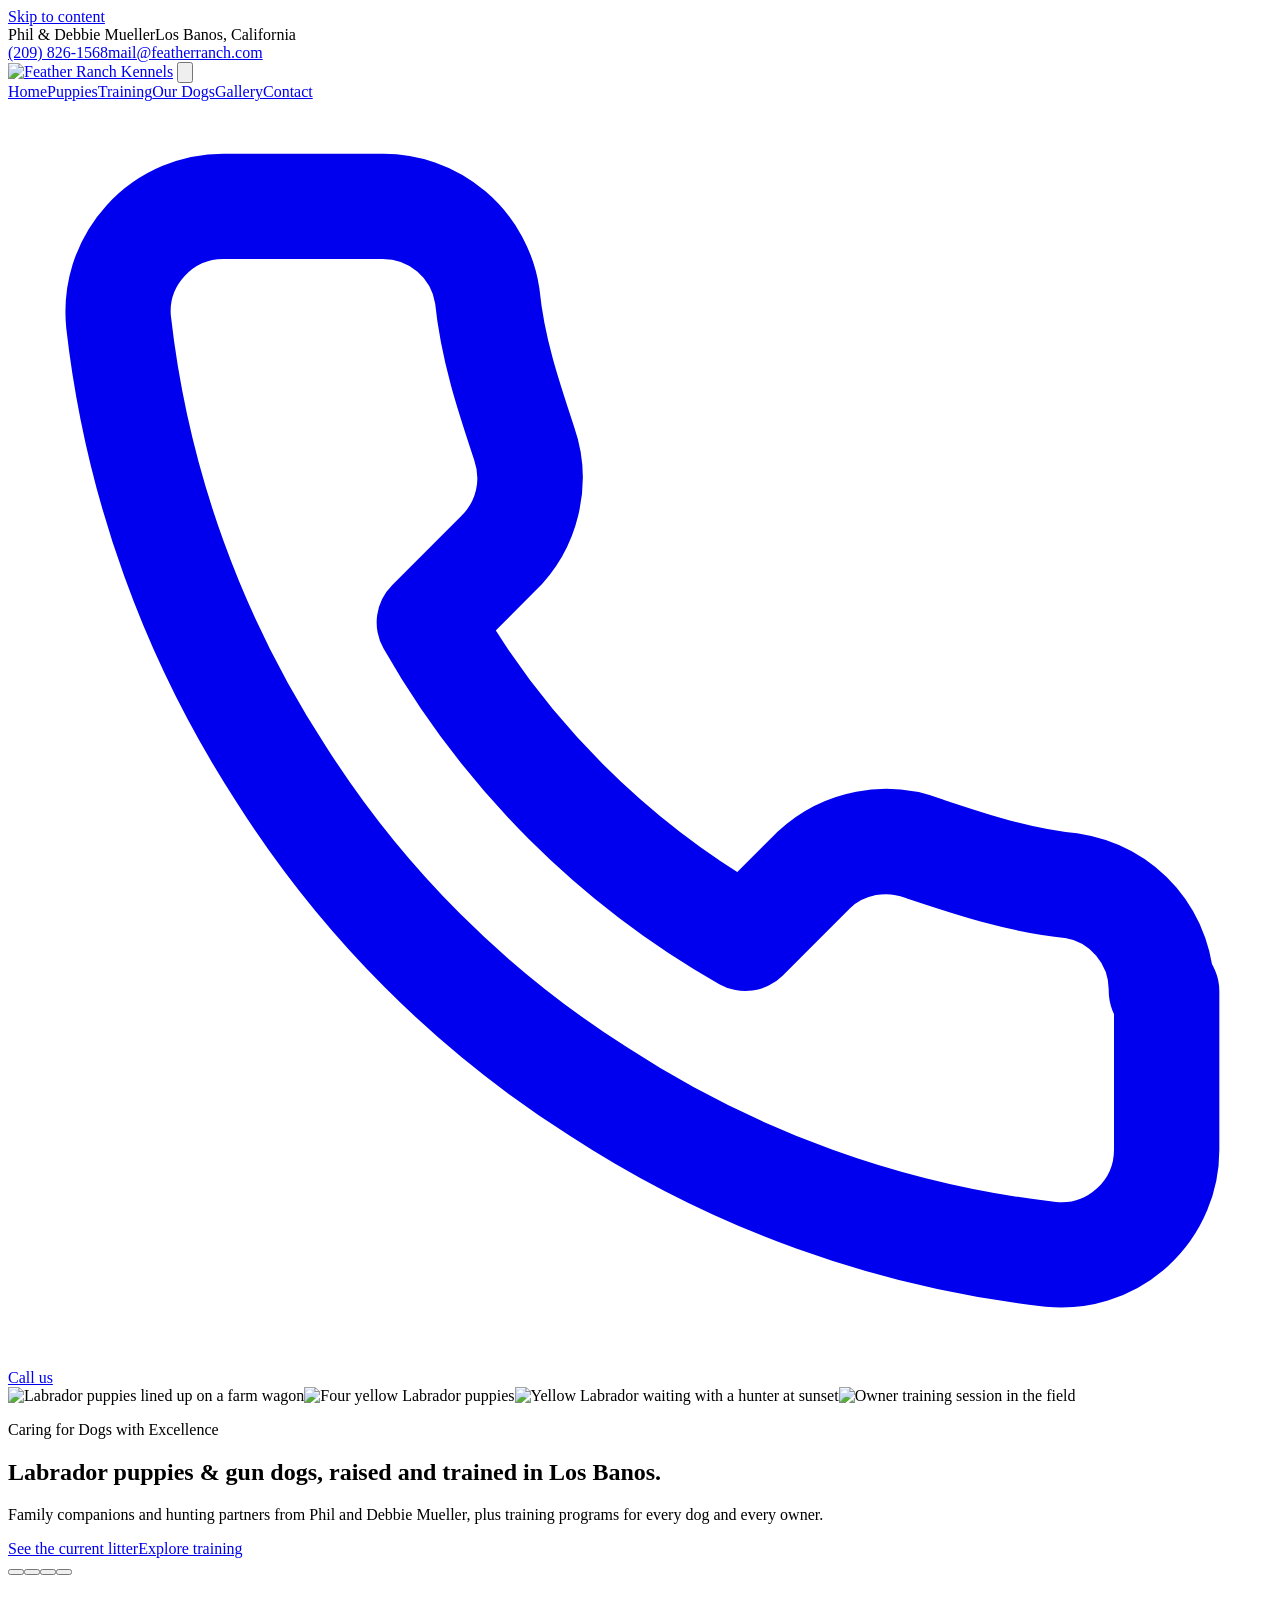
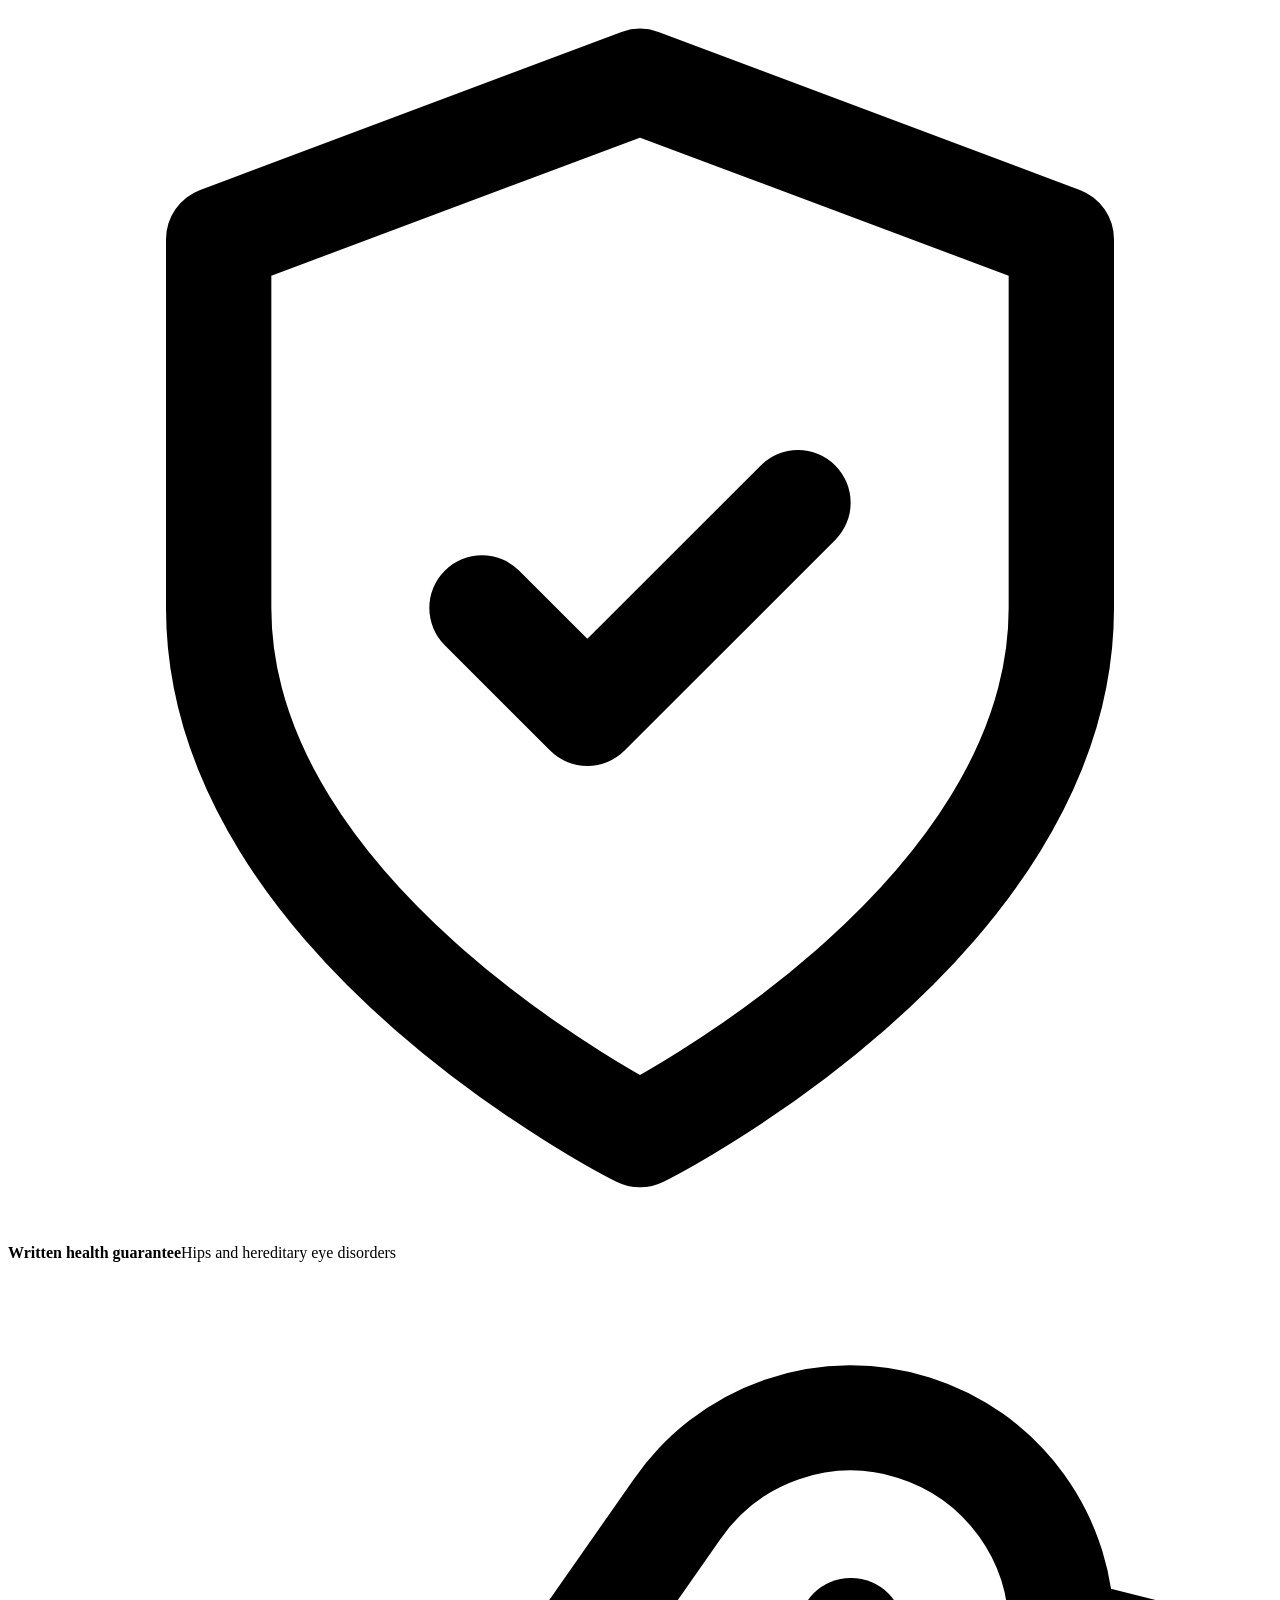
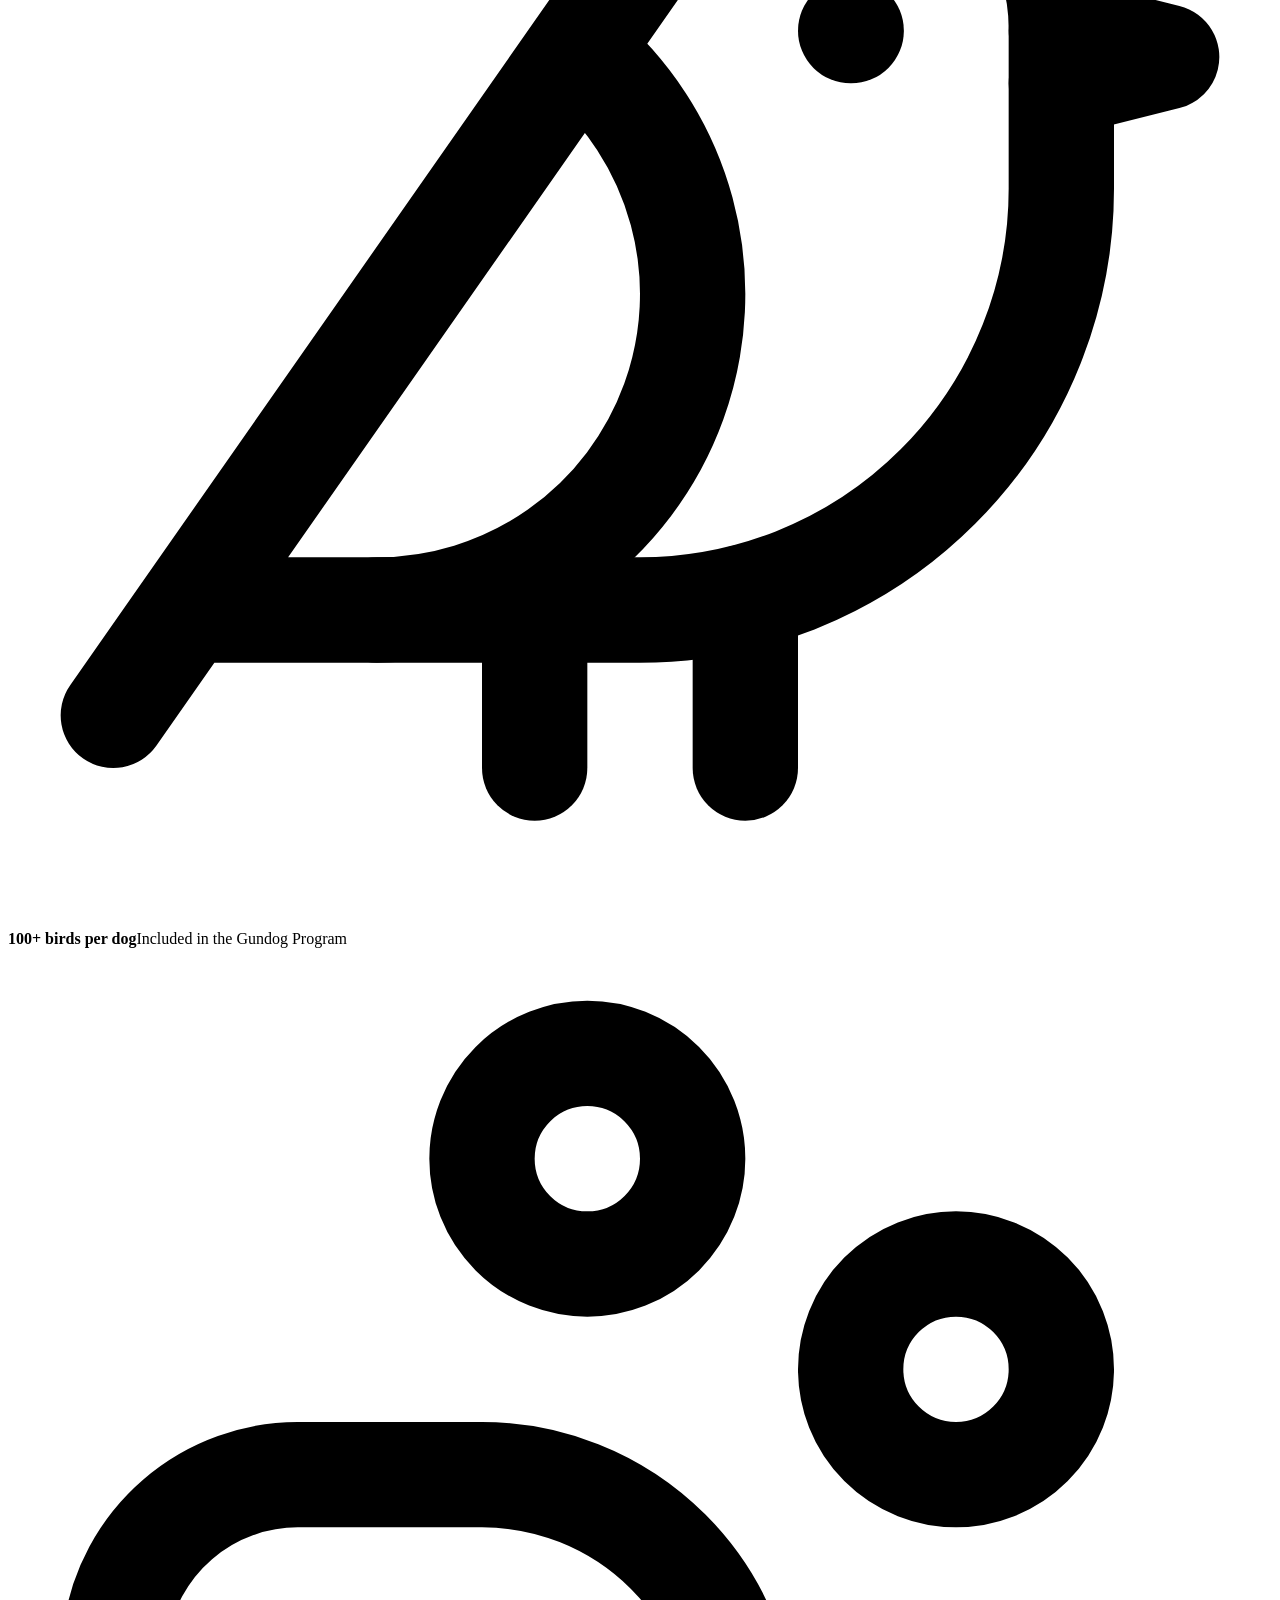
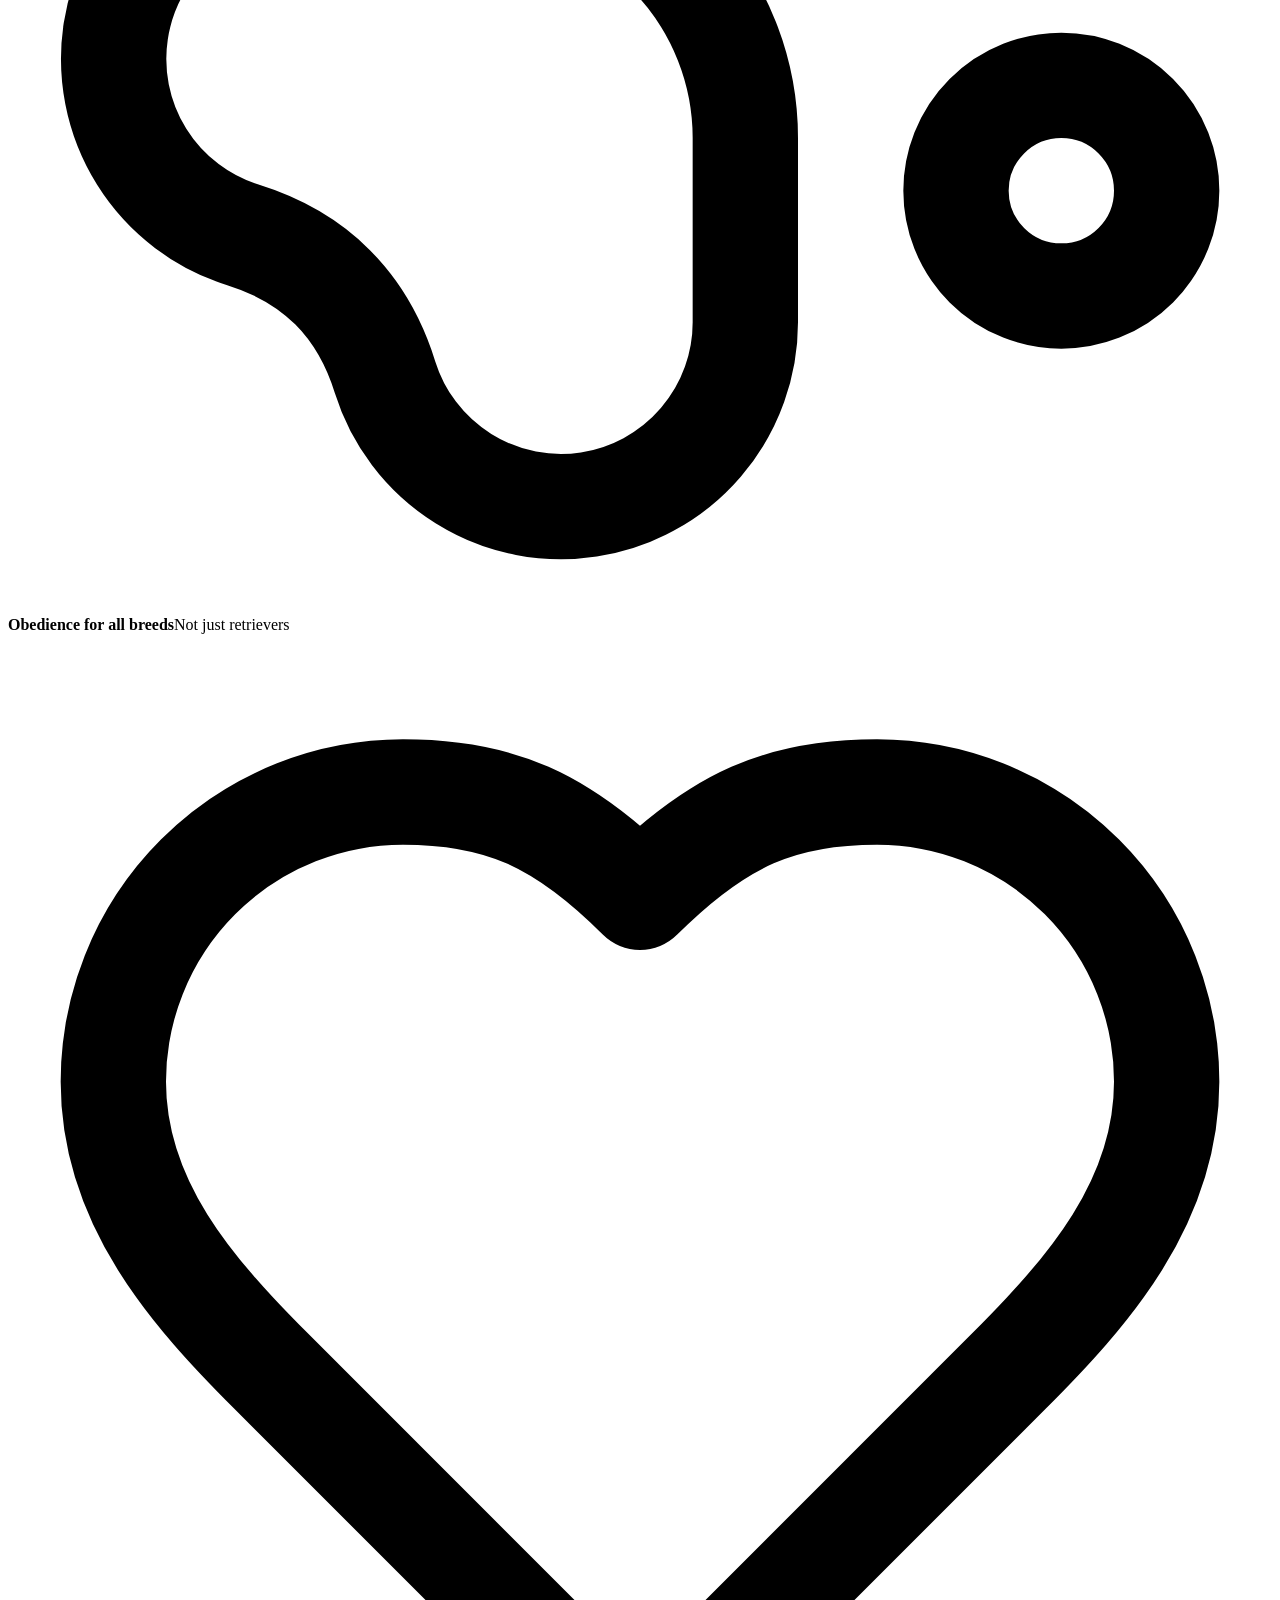
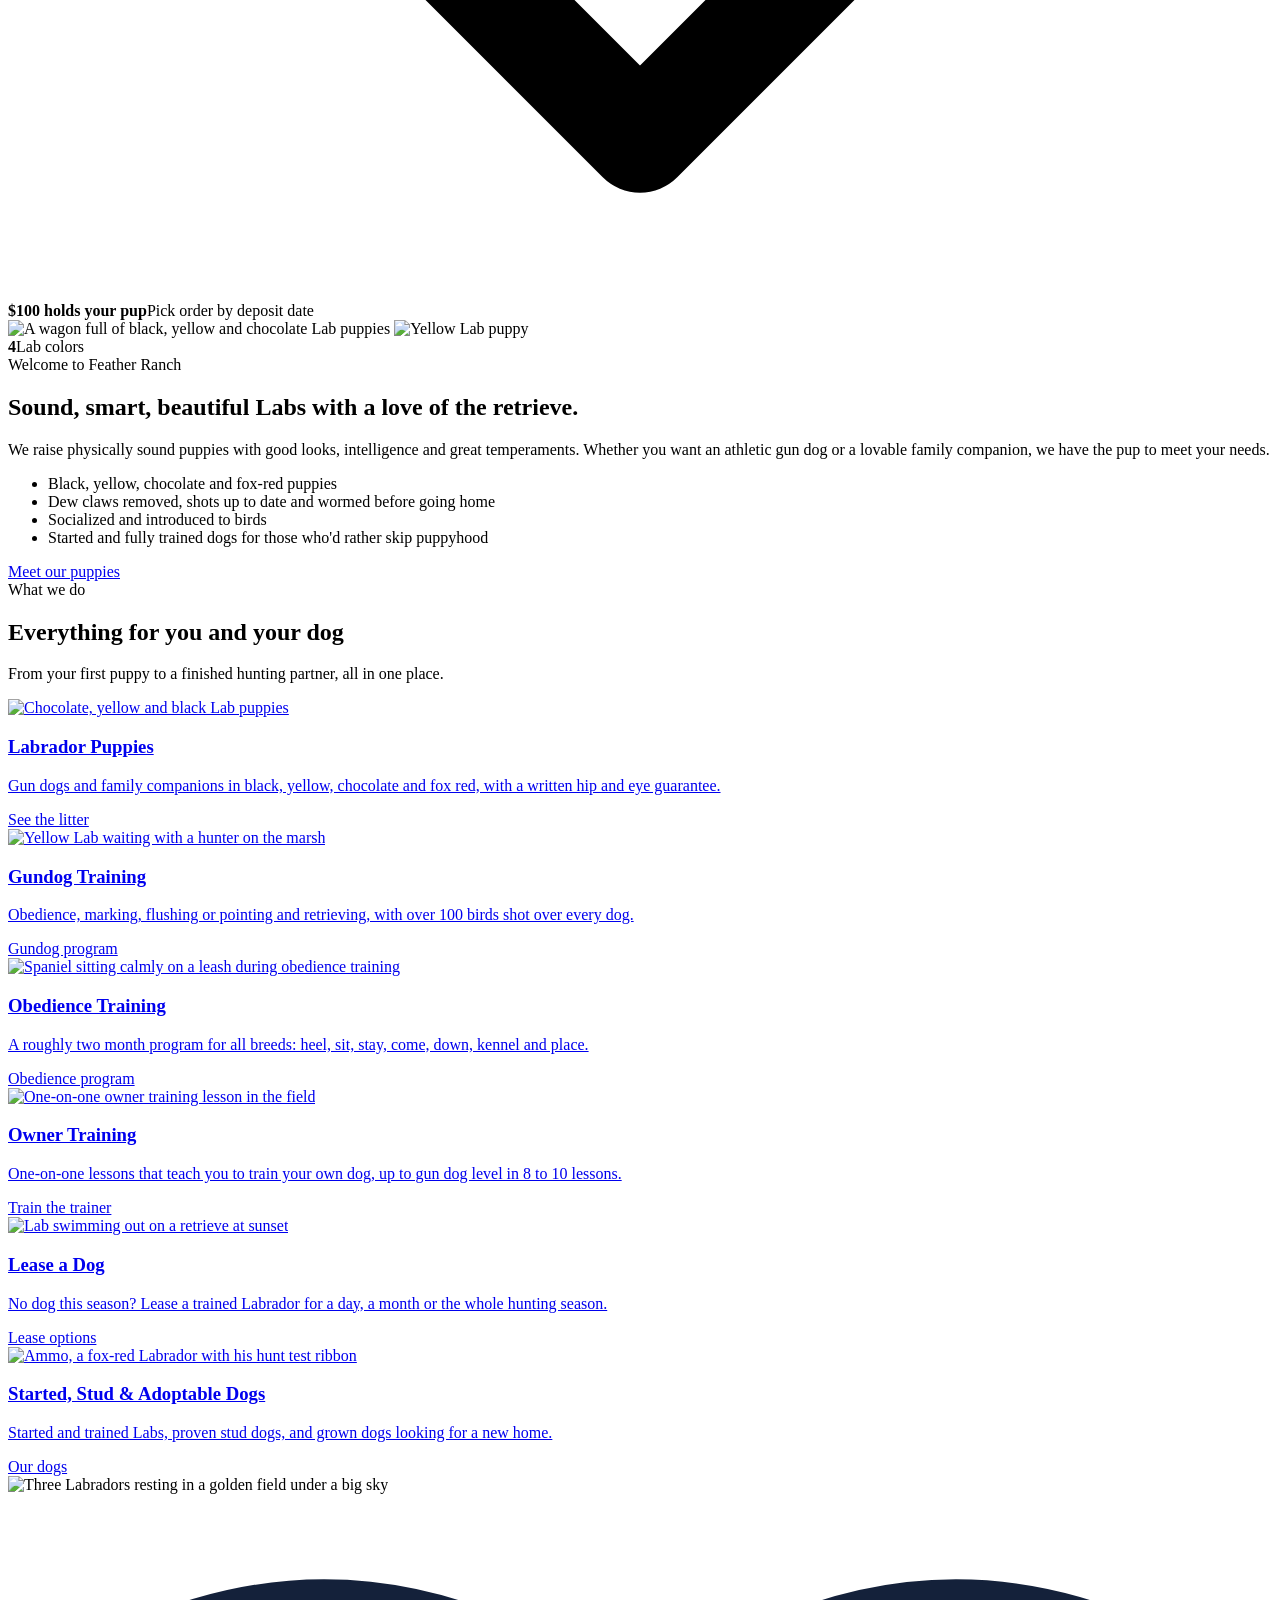
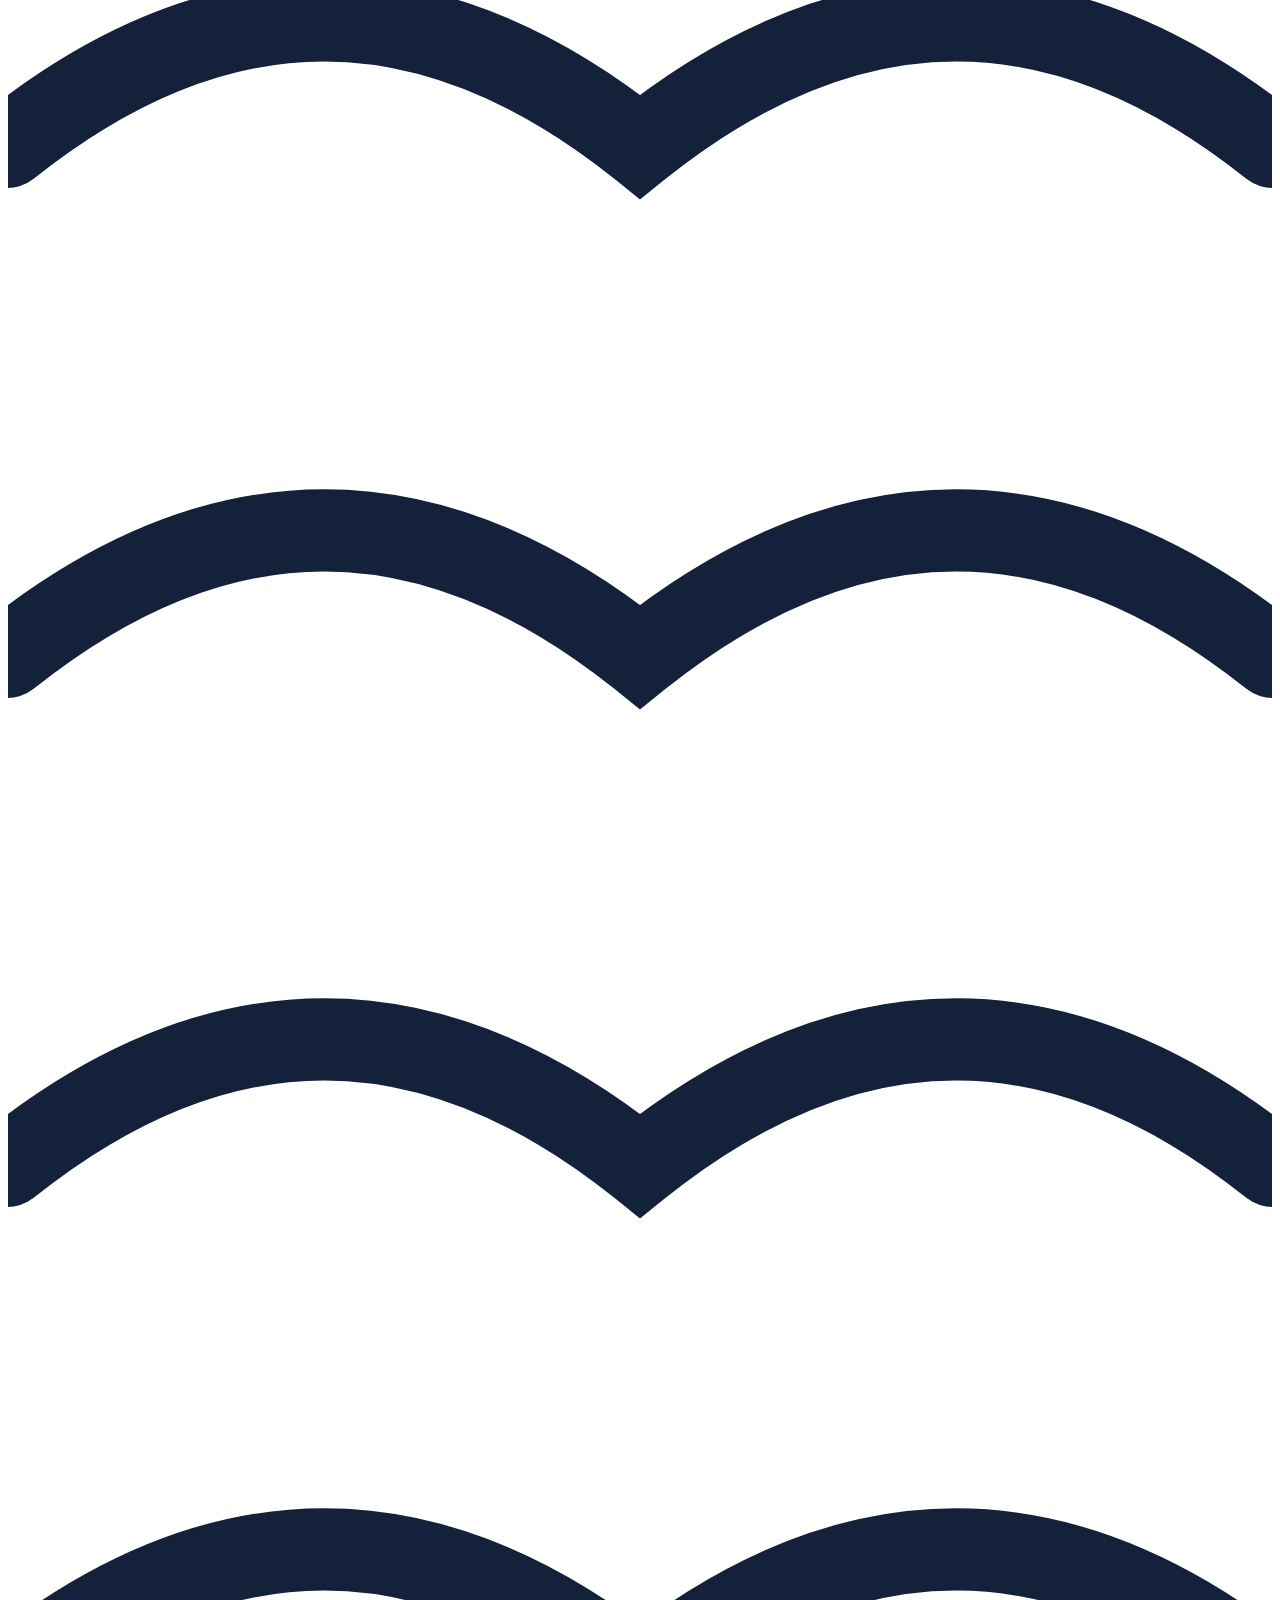
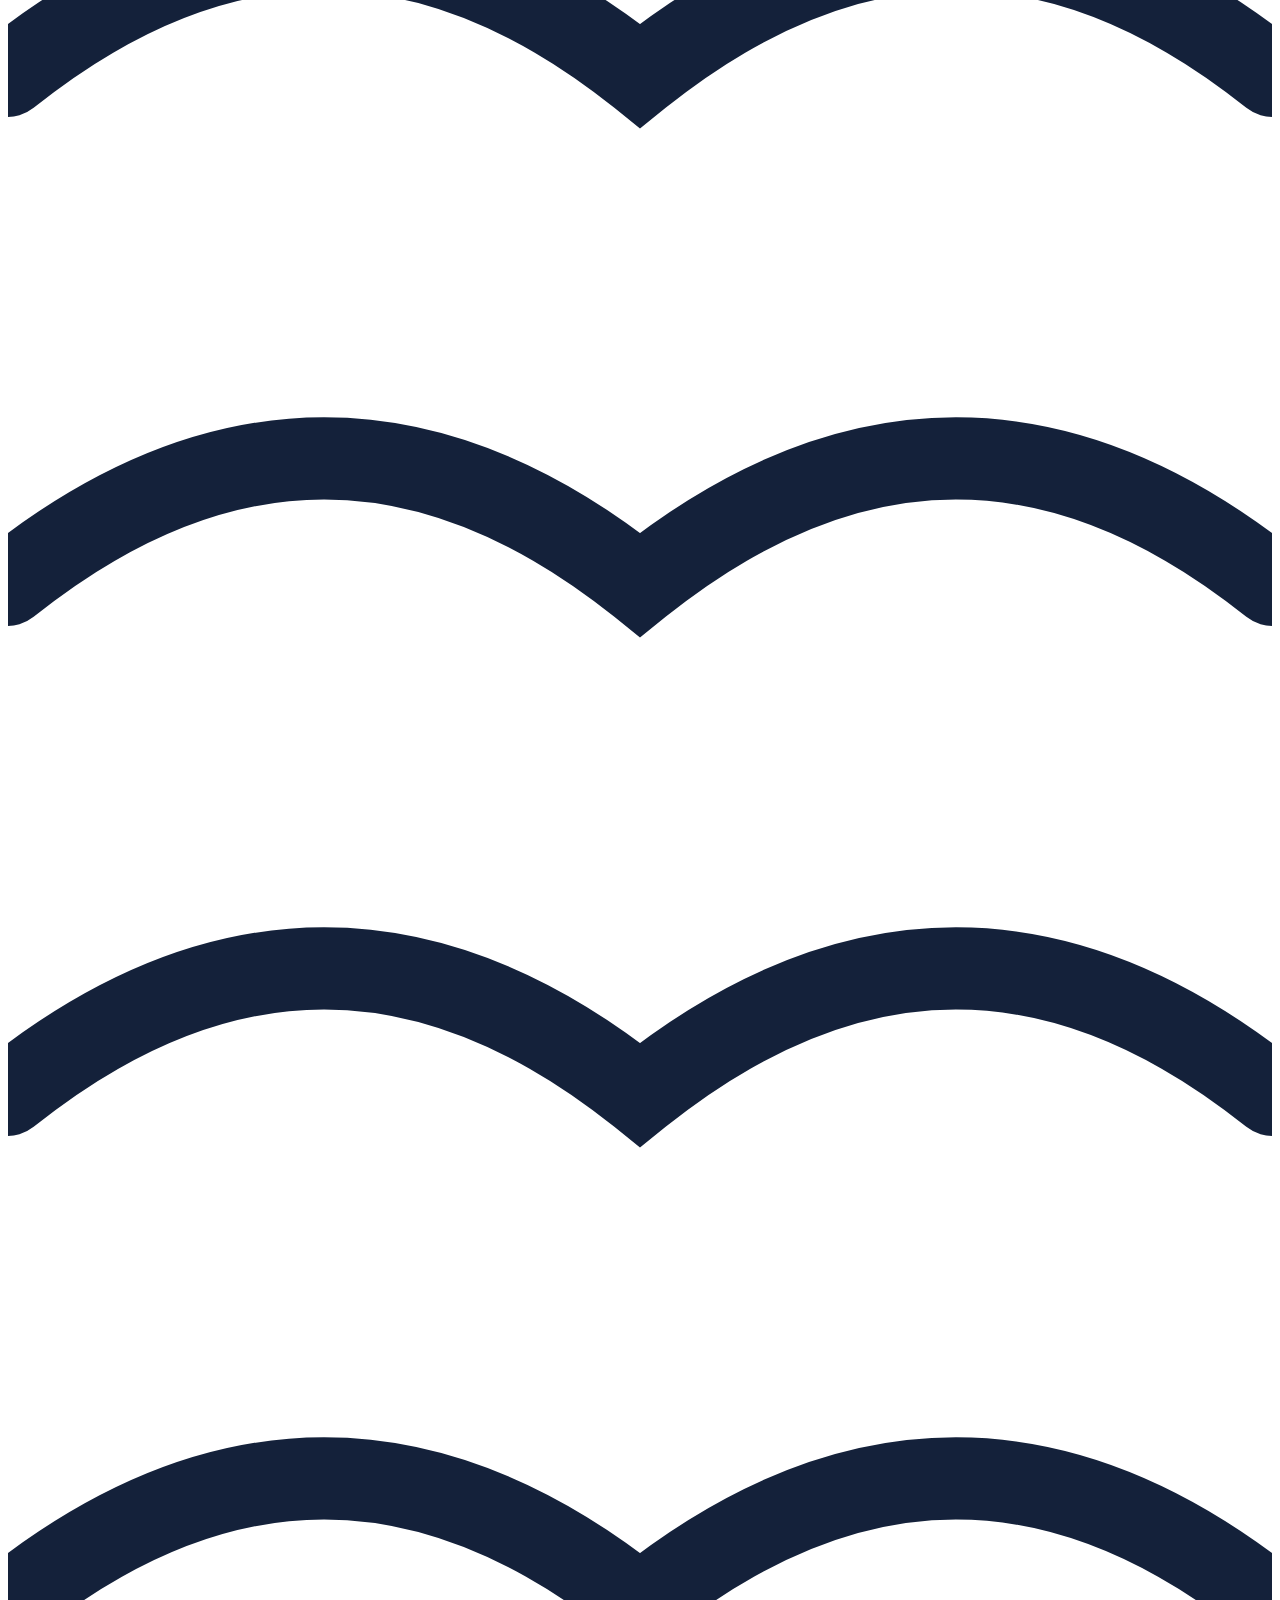
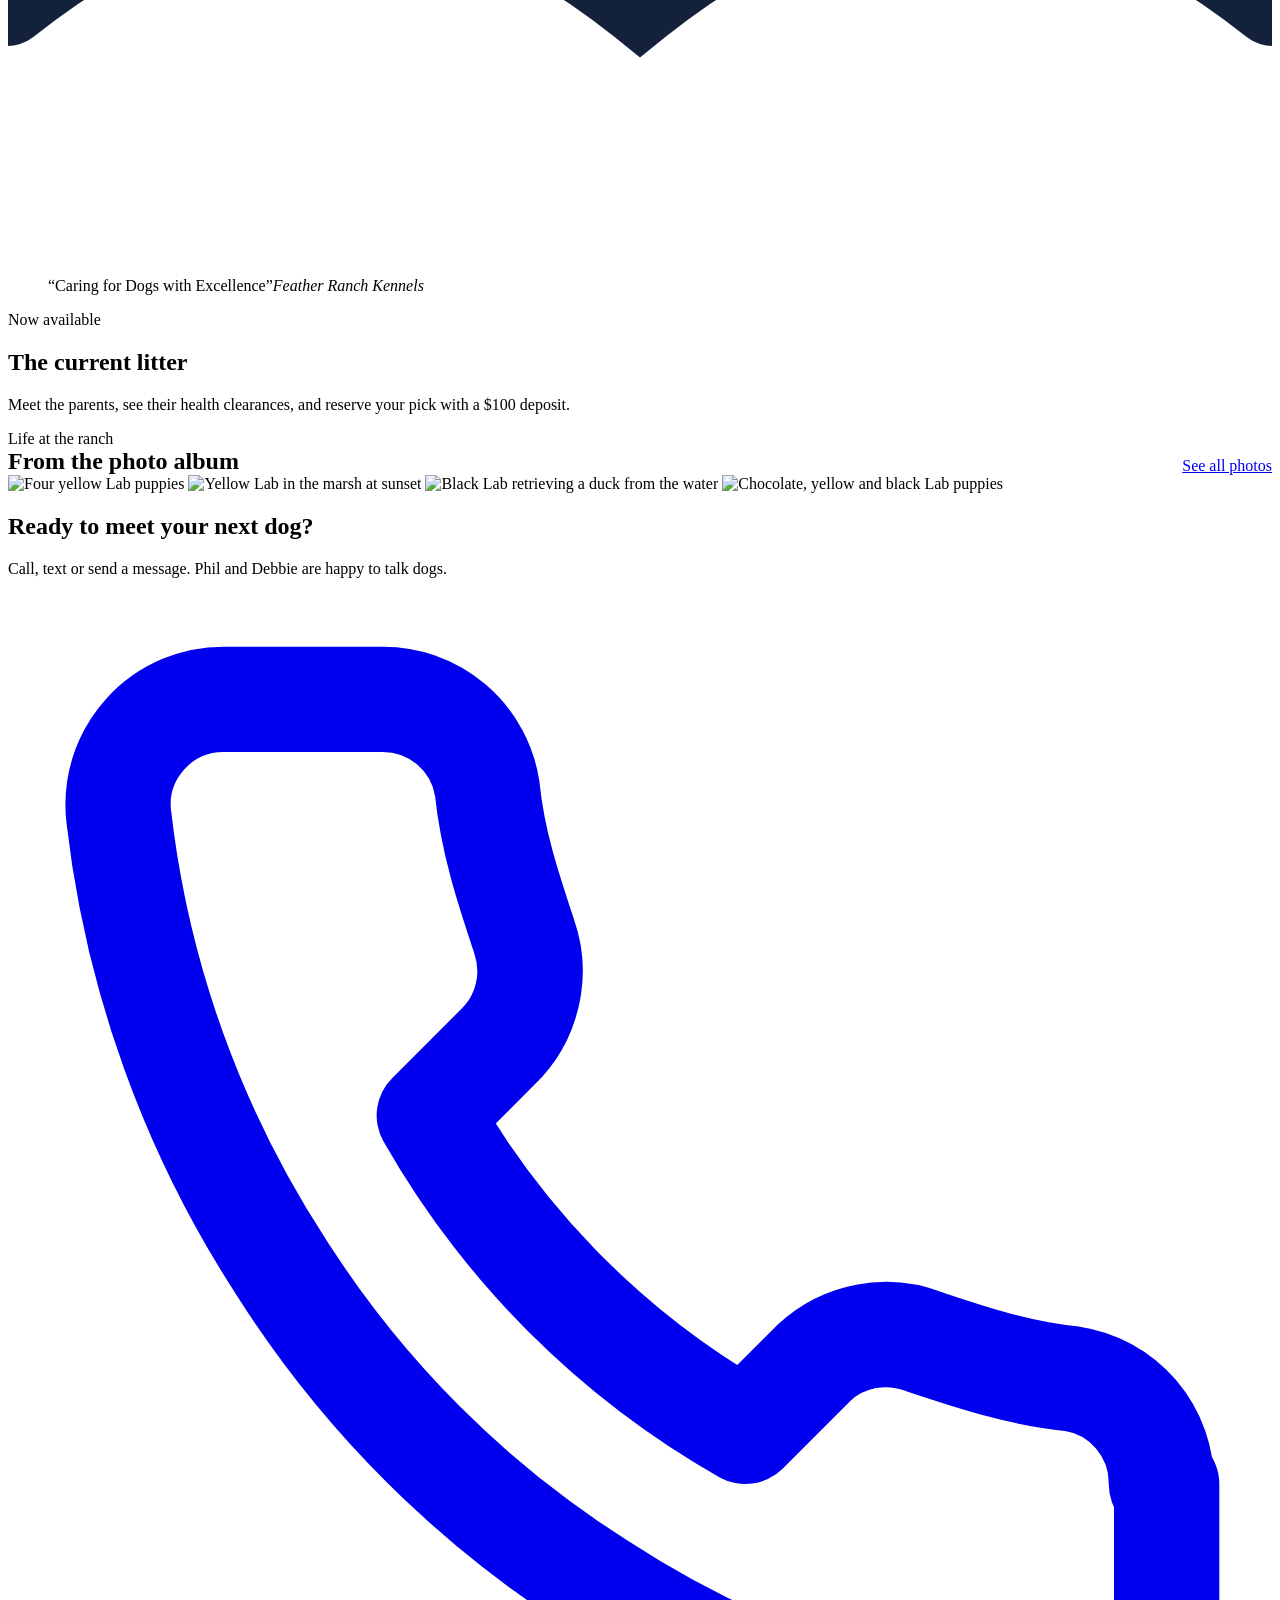
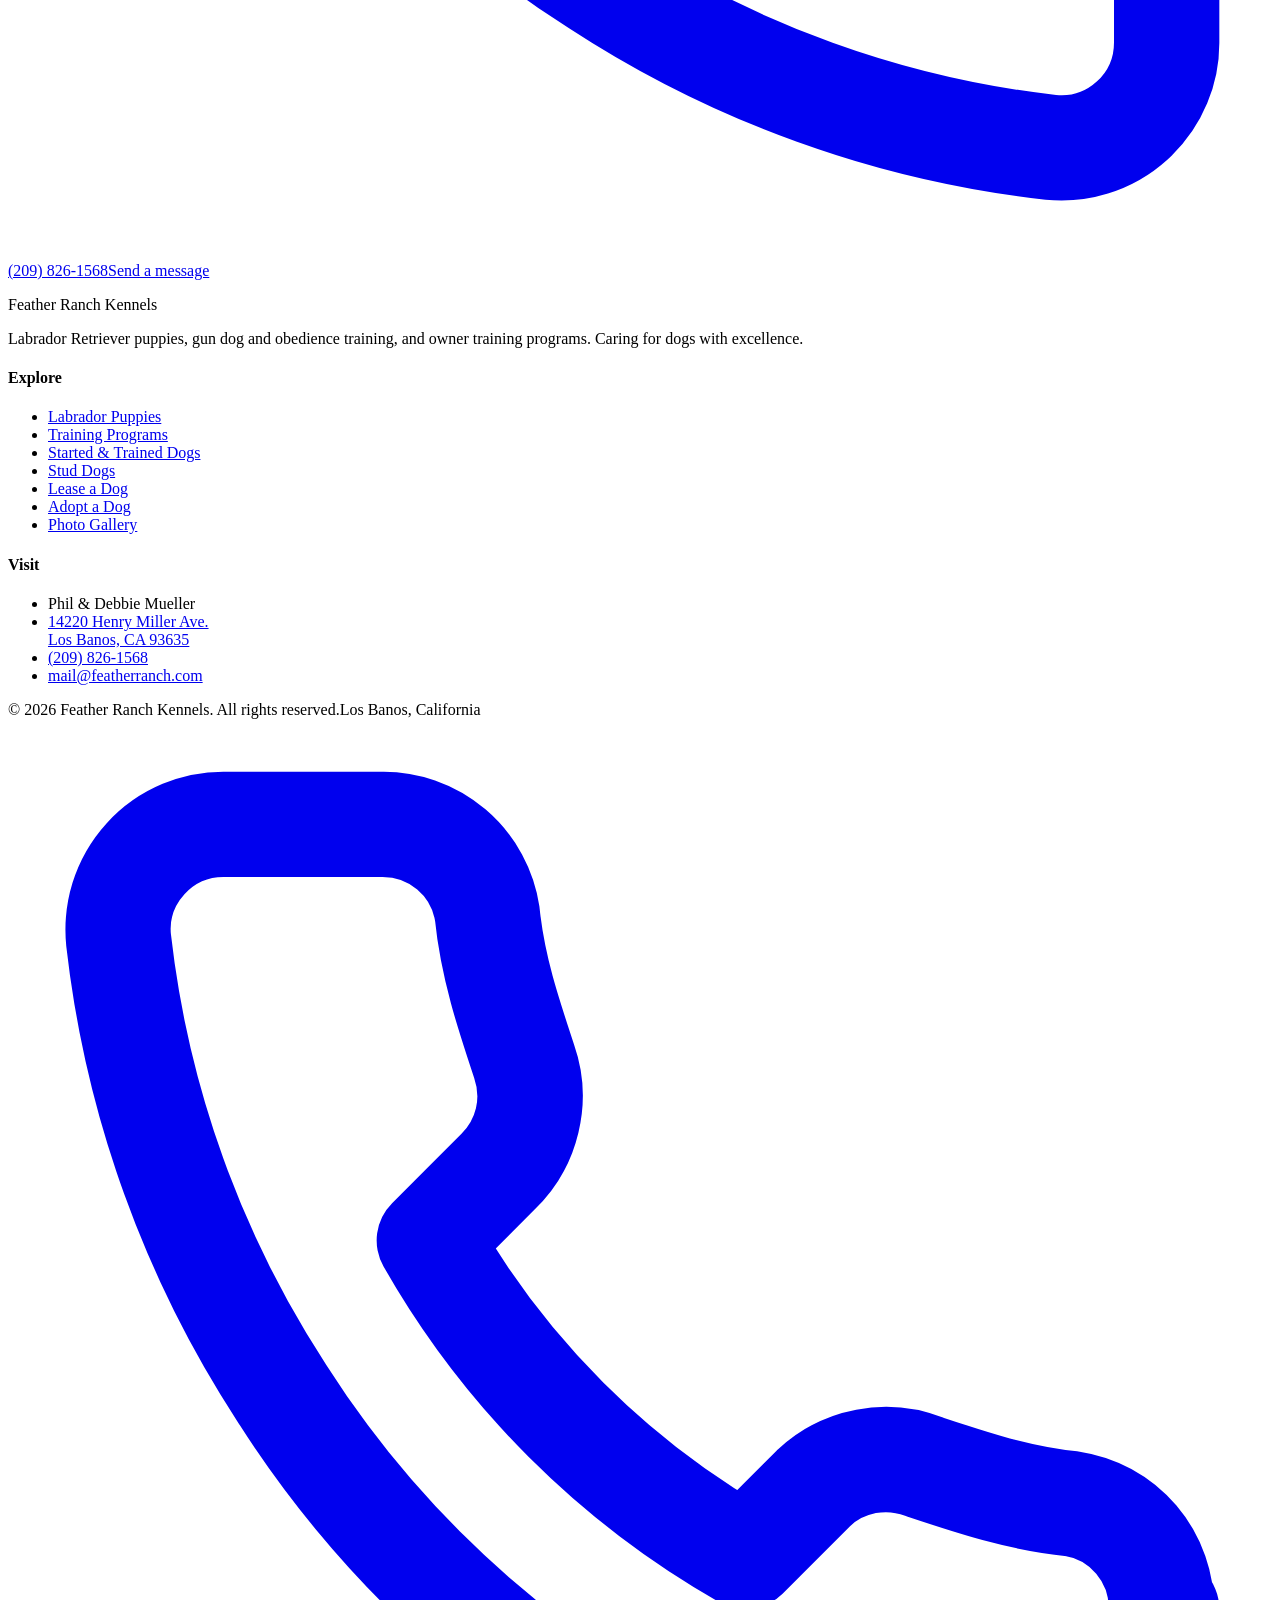
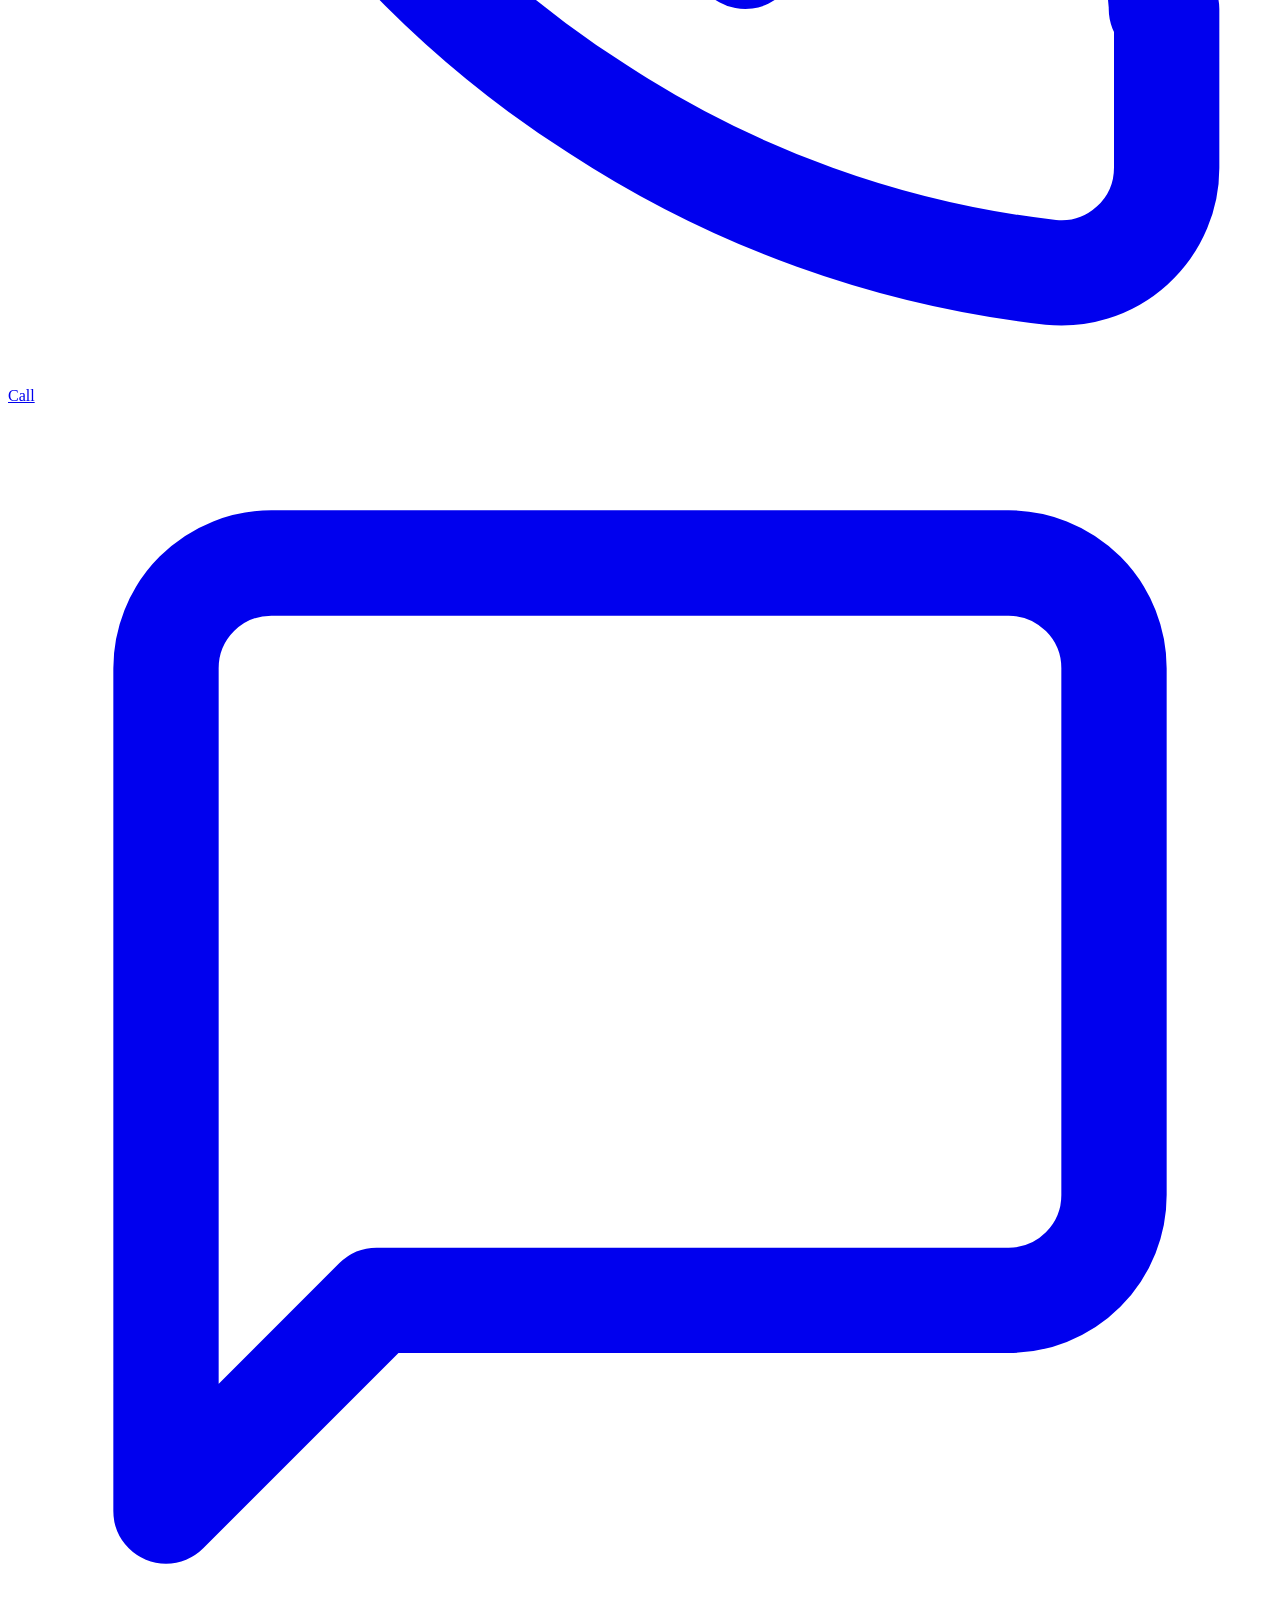
==== index.html @ e26e4559 "Update index.html" ====
<!doctype html>
<html lang="en">
<head>
<meta charset="utf-8">
<meta name="viewport" content="width=device-width, initial-scale=1">
<title>Feather Ranch Kennels | Labrador Puppies & Gun Dog Training in Los Banos, CA</title>
<meta name="description" content="Black, yellow, chocolate and fox-red Labrador puppies, gun dog training, obedience and owner training from Phil and Debbie Mueller in Los Banos, California.">
<meta property="og:title" content="Feather Ranch Kennels | Labrador Puppies & Gun Dog Training in Los Banos, CA">
<meta property="og:description" content="Black, yellow, chocolate and fox-red Labrador puppies, gun dog training, obedience and owner training from Phil and Debbie Mueller in Los Banos, California.">
<meta property="og:image" content="images/wagon-pups.jpg">
<meta name="theme-color" content="#0a2651">
<link rel="icon" href="data:image/svg+xml,%3Csvg xmlns='http://www.w3.org/2000/svg' viewBox='0 0 64 64'%3E%3Crect width='64' height='64' rx='14' fill='%230a2651'/%3E%3Ctext x='32' y='45' font-family='Georgia' font-style='italic' font-size='38' fill='%23c9a15b' text-anchor='middle'%3EF%3C/text%3E%3C/svg%3E">
<link rel="preconnect" href="https://fonts.googleapis.com">
<link rel="preconnect" href="https://fonts.gstatic.com" crossorigin>
<link href="https://fonts.googleapis.com/css2?family=Fraunces:ital,opsz,wght@0,9..144,500;0,9..144,600;1,9..144,500&family=Inter:wght@400;500;600;700&display=swap" rel="stylesheet">
<link rel="stylesheet" href="styles.css">
<script type="application/ld+json">{"@context":"https://schema.org","@type":"LocalBusiness","name":"Feather Ranch Kennels","description":"Labrador Retriever puppies, gun dog training, obedience training and owner training in Los Banos, California.","telephone":"+1-209-826-1568","email":"mail@featherranch.com","image":"images/wagon-pups.jpg","address":{"@type":"PostalAddress","streetAddress":"14220 Henry Miller Ave.","addressLocality":"Los Banos","addressRegion":"CA","postalCode":"93635","addressCountry":"US"},"founder":[{"@type":"Person","name":"Phil Mueller"},{"@type":"Person","name":"Debbie Mueller"}]}</script>
</head>
<body>
<a class="skip" href="#main">Skip to content</a>
<div class="announce" id="announce" hidden></div>
<div class="topbar"><div class="wrap"><div><span class="hide-sm">Phil &amp; Debbie Mueller</span><span>Los Banos, California</span></div><div><span><a href="tel:2098261568">(209) 826-1568</a></span><span class="hide-sm"><a href="mailto:mail@featherranch.com">mail@featherranch.com</a></span></div></div></div>
<header class="site-header"><div class="wrap">
<a class="brand" href="index.html" aria-label="Feather Ranch Kennels home"><img src="images/logo.png" alt="Feather Ranch Kennels" width="642" height="76"></a>
<button class="menu-btn" aria-label="Menu" aria-expanded="false" aria-controls="nav"><svg viewBox="0 0 24 24" fill="none" stroke="currentColor" stroke-width="2" stroke-linecap="round" aria-hidden="true"><path d="M4 7h16M4 12h16M4 17h16"/></svg></button>
<nav class="nav" id="nav" aria-label="Main"><a href="index.html" aria-current="page">Home</a><a href="puppies.html">Puppies</a><a href="training.html">Training</a><a href="dogs.html">Our Dogs</a><a href="gallery.html">Gallery</a><a href="contact.html">Contact</a><a class="btn btn-primary" href="tel:2098261568"><svg viewBox="0 0 24 24" fill="none" stroke="currentColor" stroke-width="2" stroke-linecap="round" stroke-linejoin="round" aria-hidden="true"><path d="M22 16.9v3a2 2 0 0 1-2.2 2 19.8 19.8 0 0 1-8.6-3.1 19.5 19.5 0 0 1-6-6A19.8 19.8 0 0 1 2.1 4.2 2 2 0 0 1 4.1 2h3a2 2 0 0 1 2 1.7c.1 1 .4 1.9.7 2.8a2 2 0 0 1-.5 2.1L8 9.9a16 16 0 0 0 6 6l1.3-1.3a2 2 0 0 1 2.1-.4c.9.3 1.8.6 2.8.7a2 2 0 0 1 1.7 2z"/></svg> Call us</a></nav>
</div></header>
<main id="main">

<section class="hero" style="padding:0">
  <div class="hero-bg slideshow"><img src="images/wagon-pups.jpg" alt="Labrador puppies lined up on a farm wagon" style="object-position:center 40%" class="on" fetchpriority="high"><img src="images/yellow-pups-fence.jpg" alt="Four yellow Labrador puppies" style="object-position:center 35%" loading="lazy"><img src="images/marsh-yellow-lab.jpg" alt="Yellow Labrador waiting with a hunter at sunset" style="object-position:center 45%" loading="lazy"><img src="images/ownertrain-1.jpg" alt="Owner training session in the field" style="object-position:center 50%" loading="lazy"></div>
  <div class="wrap">
    <p class="tagline">Caring for Dogs with Excellence</p>
    <h1>Labrador puppies &amp; gun dogs, raised and trained in Los Banos.</h1>
    <p>Family companions and hunting partners from Phil and Debbie Mueller, plus training programs for every dog and every owner.</p>
    <div class="hero-actions"><a class="btn btn-gold" href="puppies.html#litters">See the current litter</a><a class="btn btn-ghost" href="training.html">Explore training</a></div>
  </div>
  <div class="slide-dots"><button aria-label="Show photo 1" aria-current="true"></button><button aria-label="Show photo 2"></button><button aria-label="Show photo 3"></button><button aria-label="Show photo 4"></button></div>
</section>

<div class="trust"><div class="wrap">
  <div class="trust-item"><svg viewBox="0 0 24 24" fill="none" stroke="currentColor" stroke-width="2" stroke-linecap="round" stroke-linejoin="round" aria-hidden="true"><path d="M12 22s8-4 8-10V5l-8-3-8 3v7c0 6 8 10 8 10z"/><path d="m9 12 2 2 4-4"/></svg><div><strong>Written health guarantee</strong><span>Hips and hereditary eye disorders</span></div></div>
  <div class="trust-item"><svg viewBox="0 0 24 24" fill="none" stroke="currentColor" stroke-width="2" stroke-linecap="round" stroke-linejoin="round" aria-hidden="true"><path d="M16 7h.01"/><path d="M3.4 18H12a8 8 0 0 0 8-8V7a4 4 0 0 0-7.3-2.3L2 20"/><path d="m20 7 2 .5-2 .5"/><path d="M10 18v3"/><path d="M14 17.75V21"/><path d="M7 18a6 6 0 0 0 3.84-10.61"/></svg><div><strong>100+ birds per dog</strong><span>Included in the Gundog Program</span></div></div>
  <div class="trust-item"><svg viewBox="0 0 24 24" fill="none" stroke="currentColor" stroke-width="2" stroke-linecap="round" stroke-linejoin="round" aria-hidden="true"><circle cx="11" cy="4" r="2"/><circle cx="18" cy="8" r="2"/><circle cx="20" cy="16" r="2"/><path d="M9 10a5 5 0 0 1 5 5v3.5a3.5 3.5 0 0 1-6.84 1.045Q6.52 17.48 4.46 16.84A3.5 3.5 0 0 1 5.5 10Z"/></svg><div><strong>Obedience for all breeds</strong><span>Not just retrievers</span></div></div>
  <div class="trust-item"><svg viewBox="0 0 24 24" fill="none" stroke="currentColor" stroke-width="2" stroke-linecap="round" stroke-linejoin="round" aria-hidden="true"><path d="M19 14c1.5-1.5 3-3.2 3-5.5A5.5 5.5 0 0 0 16.5 3c-1.8 0-3 .5-4.5 2-1.5-1.5-2.7-2-4.5-2A5.5 5.5 0 0 0 2 8.5c0 2.3 1.5 4 3 5.5l7 7z"/></svg><div><strong>$100 holds your pup</strong><span>Pick order by deposit date</span></div></div>
</div></div>

<section class="section-white" id="about"><div class="wrap split">
  <div class="photo-stack reveal">
    <img src="images/wagon-pups.jpg" alt="A wagon full of black, yellow and chocolate Lab puppies" data-zoom data-caption="Feather Ranch puppies" loading="lazy">
    <img src="images/puppy-3.jpg" alt="Yellow Lab puppy" data-zoom data-caption="Yellow Lab puppy" loading="lazy">
    <div class="badge-float"><b>4</b>Lab colors</div>
  </div>
  <div class="reveal">
    <span class="eyebrow">Welcome to Feather Ranch</span>
    <h2>Sound, smart, beautiful Labs with a love of the retrieve.</h2>
    <p class="lead">We raise physically sound puppies with good looks, intelligence and great temperaments. Whether you want an athletic gun dog or a lovable family companion, we have the pup to meet your needs.</p>
    <ul class="checklist">
      <li>Black, yellow, chocolate and fox-red puppies</li>
      <li>Dew claws removed, shots up to date and wormed before going home</li>
      <li>Socialized and introduced to birds</li>
      <li>Started and fully trained dogs for those who'd rather skip puppyhood</li>
    </ul>
    <a class="btn btn-primary" href="puppies.html">Meet our puppies</a>
  </div>
</div></section>

<section><div class="wrap">
  <div class="section-head center reveal"><span class="eyebrow">What we do</span><h2>Everything for you and your dog</h2><p class="lead">From your first puppy to a finished hunting partner, all in one place.</p></div>
  <div class="cards">
    <a class="card reveal" href="puppies.html"><div class="card-img"><img src="images/puppy-2.jpg" alt="Chocolate, yellow and black Lab puppies" loading="lazy"></div><div class="card-body"><h3>Labrador Puppies</h3><p>Gun dogs and family companions in black, yellow, chocolate and fox red, with a written hip and eye guarantee.</p><span class="card-link">See the litter</span></div></a>
    <a class="card reveal" href="training.html#gundog"><div class="card-img"><img src="images/marsh-yellow-lab.jpg" alt="Yellow Lab waiting with a hunter on the marsh" loading="lazy" style="object-position:center 58%"></div><div class="card-body"><h3>Gundog Training</h3><p>Obedience, marking, flushing or pointing and retrieving, with over 100 birds shot over every dog.</p><span class="card-link">Gundog program</span></div></a>
    <a class="card reveal" href="training.html#obedience"><div class="card-img"><img src="images/obedience1.jpg" alt="Spaniel sitting calmly on a leash during obedience training" loading="lazy" style="object-position:30% 70%"></div><div class="card-body"><h3>Obedience Training</h3><p>A roughly two month program for all breeds: heel, sit, stay, come, down, kennel and place.</p><span class="card-link">Obedience program</span></div></a>
    <a class="card reveal" href="training.html#owner"><div class="card-img"><img src="images/ownertrain-1.jpg" alt="One-on-one owner training lesson in the field" loading="lazy"></div><div class="card-body"><h3>Owner Training</h3><p>One-on-one lessons that teach you to train your own dog, up to gun dog level in 8 to 10 lessons.</p><span class="card-link">Train the trainer</span></div></a>
    <a class="card reveal" href="dogs.html#lease"><div class="card-img"><img src="images/lease-sunset-swim.jpg" alt="Lab swimming out on a retrieve at sunset" loading="lazy"></div><div class="card-body"><h3>Lease a Dog</h3><p>No dog this season? Lease a trained Labrador for a day, a month or the whole hunting season.</p><span class="card-link">Lease options</span></div></a>
    <a class="card reveal" href="dogs.html"><div class="card-img"><img src="images/ammo.jpg" alt="Ammo, a fox-red Labrador with his hunt test ribbon" loading="lazy" style="object-position:center 25%"></div><div class="card-body"><h3>Started, Stud &amp; Adoptable Dogs</h3><p>Started and trained Labs, proven stud dogs, and grown dogs looking for a new home.</p><span class="card-link">Our dogs</span></div></a>
  </div>
</div></section>

<section class="band"><img src="images/panorama.jpg" alt="Three Labradors resting in a golden field under a big sky" loading="lazy"><div class="flock" aria-hidden="true"><svg class="duck" style="--d:0s;--y:0px;--s:1" viewBox="0 0 40 16"><path class="w" d="M0 8 Q10 0 20 8 Q30 0 40 8" fill="none" stroke="#14213a" stroke-width="2.6" stroke-linecap="round"/></svg><svg class="duck" style="--d:0.35s;--y:18px;--s:0.85" viewBox="0 0 40 16"><path class="w" d="M0 8 Q10 0 20 8 Q30 0 40 8" fill="none" stroke="#14213a" stroke-width="2.6" stroke-linecap="round"/></svg><svg class="duck" style="--d:0.7s;--y:36px;--s:0.8" viewBox="0 0 40 16"><path class="w" d="M0 8 Q10 0 20 8 Q30 0 40 8" fill="none" stroke="#14213a" stroke-width="2.6" stroke-linecap="round"/></svg><svg class="duck" style="--d:0.25s;--y:-18px;--s:0.9" viewBox="0 0 40 16"><path class="w" d="M0 8 Q10 0 20 8 Q30 0 40 8" fill="none" stroke="#14213a" stroke-width="2.6" stroke-linecap="round"/></svg><svg class="duck" style="--d:0.6s;--y:-34px;--s:0.75" viewBox="0 0 40 16"><path class="w" d="M0 8 Q10 0 20 8 Q30 0 40 8" fill="none" stroke="#14213a" stroke-width="2.6" stroke-linecap="round"/></svg><svg class="duck" style="--d:1.0s;--y:52px;--s:0.7" viewBox="0 0 40 16"><path class="w" d="M0 8 Q10 0 20 8 Q30 0 40 8" fill="none" stroke="#14213a" stroke-width="2.6" stroke-linecap="round"/></svg><svg class="duck" style="--d:0.95s;--y:-50px;--s:0.7" viewBox="0 0 40 16"><path class="w" d="M0 8 Q10 0 20 8 Q30 0 40 8" fill="none" stroke="#14213a" stroke-width="2.6" stroke-linecap="round"/></svg></div><div class="wrap reveal"><blockquote>“Caring for Dogs with Excellence”<cite>Feather Ranch Kennels</cite></blockquote></div></section>

<section class="section-white"><div class="wrap">
  <div class="section-head center reveal"><span class="eyebrow">Now available</span><h2>The current litter</h2><p class="lead">Meet the parents, see their health clearances, and reserve your pick with a $100 deposit.</p></div>
  <div id="litters"></div>
</div></section>

<section><div class="wrap">
  <div class="section-head reveal" style="display:flex;justify-content:space-between;align-items:end;gap:20px;flex-wrap:wrap"><div><span class="eyebrow">Life at the ranch</span><h2 style="margin:0">From the photo album</h2></div><a class="btn btn-outline" href="gallery.html">See all photos</a></div>
  <div class="mosaic reveal">
    <img class="wide tall" src="images/yellow-pups-fence.jpg" alt="Four yellow Lab puppies" data-zoom data-caption="Yellow Lab puppies" loading="lazy">
    <img class="tall" src="images/marsh-yellow-lab.jpg" alt="Yellow Lab in the marsh at sunset" data-zoom data-caption="Waiting on the marsh at sunset" loading="lazy">
    <img src="images/lease-water-retrieve.jpg" alt="Black Lab retrieving a duck from the water" data-zoom data-caption="Water retrieve" loading="lazy">
    <img src="images/puppy-2.jpg" alt="Chocolate, yellow and black Lab puppies" data-zoom data-caption="Chocolate, yellow and black" loading="lazy">
  </div>
</div></section>

<section style="padding-top:0"><div class="wrap"><div class="cta reveal"><div><h2>Ready to meet your next dog?</h2><p>Call, text or send a message. Phil and Debbie are happy to talk dogs.</p></div><div class="actions"><a class="btn btn-gold" href="tel:2098261568"><svg viewBox="0 0 24 24" fill="none" stroke="currentColor" stroke-width="2" stroke-linecap="round" stroke-linejoin="round" aria-hidden="true"><path d="M22 16.9v3a2 2 0 0 1-2.2 2 19.8 19.8 0 0 1-8.6-3.1 19.5 19.5 0 0 1-6-6A19.8 19.8 0 0 1 2.1 4.2 2 2 0 0 1 4.1 2h3a2 2 0 0 1 2 1.7c.1 1 .4 1.9.7 2.8a2 2 0 0 1-.5 2.1L8 9.9a16 16 0 0 0 6 6l1.3-1.3a2 2 0 0 1 2.1-.4c.9.3 1.8.6 2.8.7a2 2 0 0 1 1.7 2z"/></svg> (209) 826-1568</a><a class="btn btn-ghost" href="contact.html">Send a message</a></div></div></div></section>
</main>
<footer class="site-footer"><div class="wrap">
<div class="footer-grid">
<div><p class="footer-brand">Feather Ranch Kennels</p><p>Labrador Retriever puppies, gun dog and obedience training, and owner training programs. Caring for dogs with excellence.</p></div>
<div><h4>Explore</h4><ul><li><a href="puppies.html">Labrador Puppies</a></li><li><a href="training.html">Training Programs</a></li><li><a href="dogs.html#started">Started &amp; Trained Dogs</a></li><li><a href="dogs.html#stud">Stud Dogs</a></li><li><a href="dogs.html#lease">Lease a Dog</a></li><li><a href="dogs.html#adopt">Adopt a Dog</a></li><li><a href="gallery.html">Photo Gallery</a></li></ul></div>
<div><h4>Visit</h4><ul><li>Phil &amp; Debbie Mueller</li><li><a href="https://www.google.com/maps/dir/?api=1&destination=14220+Henry+Miller+Ave,+Los+Banos,+CA+93635" target="_blank" rel="noopener">14220 Henry Miller Ave.<br>Los Banos, CA 93635</a></li><li><a href="tel:2098261568">(209) 826-1568</a></li><li><a href="mailto:mail@featherranch.com">mail@featherranch.com</a></li></ul></div>
</div>
<div class="footer-bottom"><span>© <span id="year">2026</span> Feather Ranch Kennels. All rights reserved.</span><span>Los Banos, California</span></div>
</div></footer>
<div class="callbar"><a class="btn btn-primary" href="tel:2098261568"><svg viewBox="0 0 24 24" fill="none" stroke="currentColor" stroke-width="2" stroke-linecap="round" stroke-linejoin="round" aria-hidden="true"><path d="M22 16.9v3a2 2 0 0 1-2.2 2 19.8 19.8 0 0 1-8.6-3.1 19.5 19.5 0 0 1-6-6A19.8 19.8 0 0 1 2.1 4.2 2 2 0 0 1 4.1 2h3a2 2 0 0 1 2 1.7c.1 1 .4 1.9.7 2.8a2 2 0 0 1-.5 2.1L8 9.9a16 16 0 0 0 6 6l1.3-1.3a2 2 0 0 1 2.1-.4c.9.3 1.8.6 2.8.7a2 2 0 0 1 1.7 2z"/></svg> Call</a><a class="btn btn-gold" href="sms:2098261568"><svg viewBox="0 0 24 24" fill="none" stroke="currentColor" stroke-width="2" stroke-linecap="round" stroke-linejoin="round" aria-hidden="true"><path d="M21 15a2 2 0 0 1-2 2H7l-4 4V5a2 2 0 0 1 2-2h14a2 2 0 0 1 2 2z"/></svg> Text</a></div>
<script src="content.js"></script>
<script src="site.js"></script>

</body>
</html>
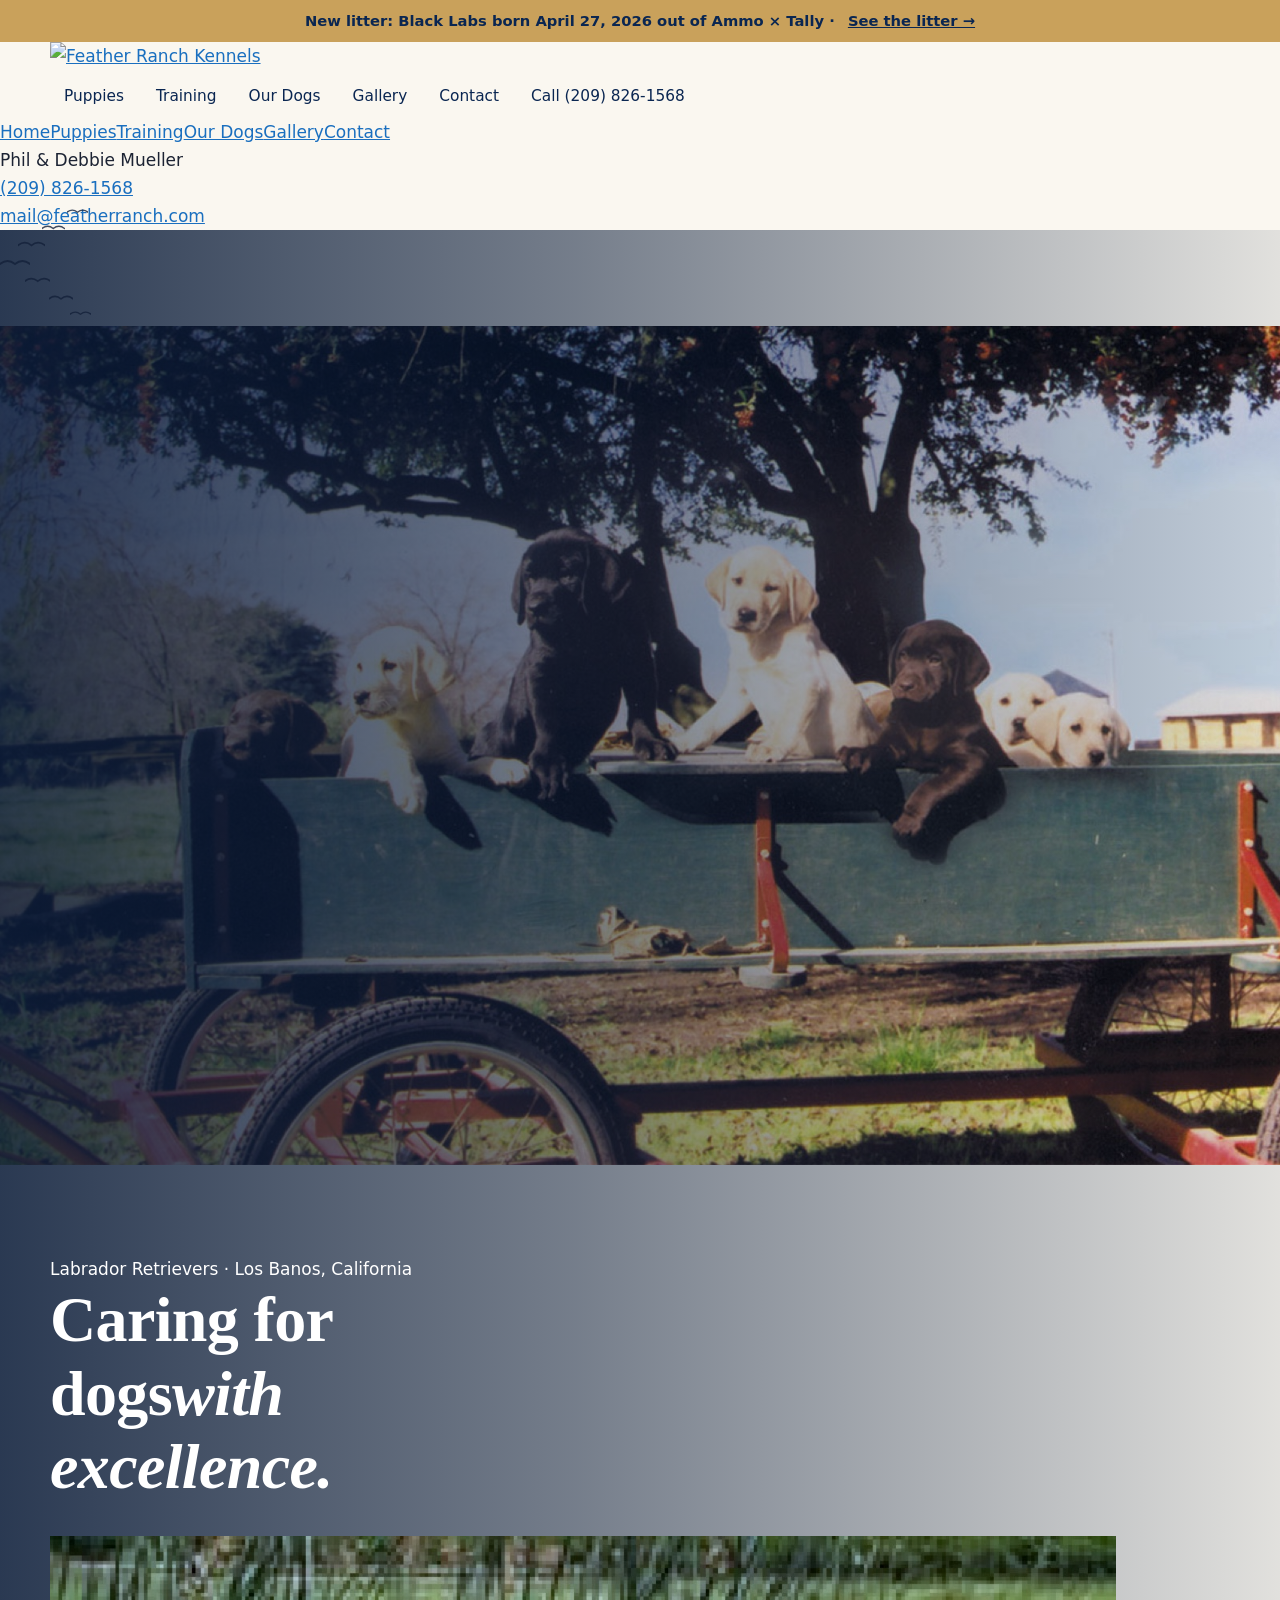
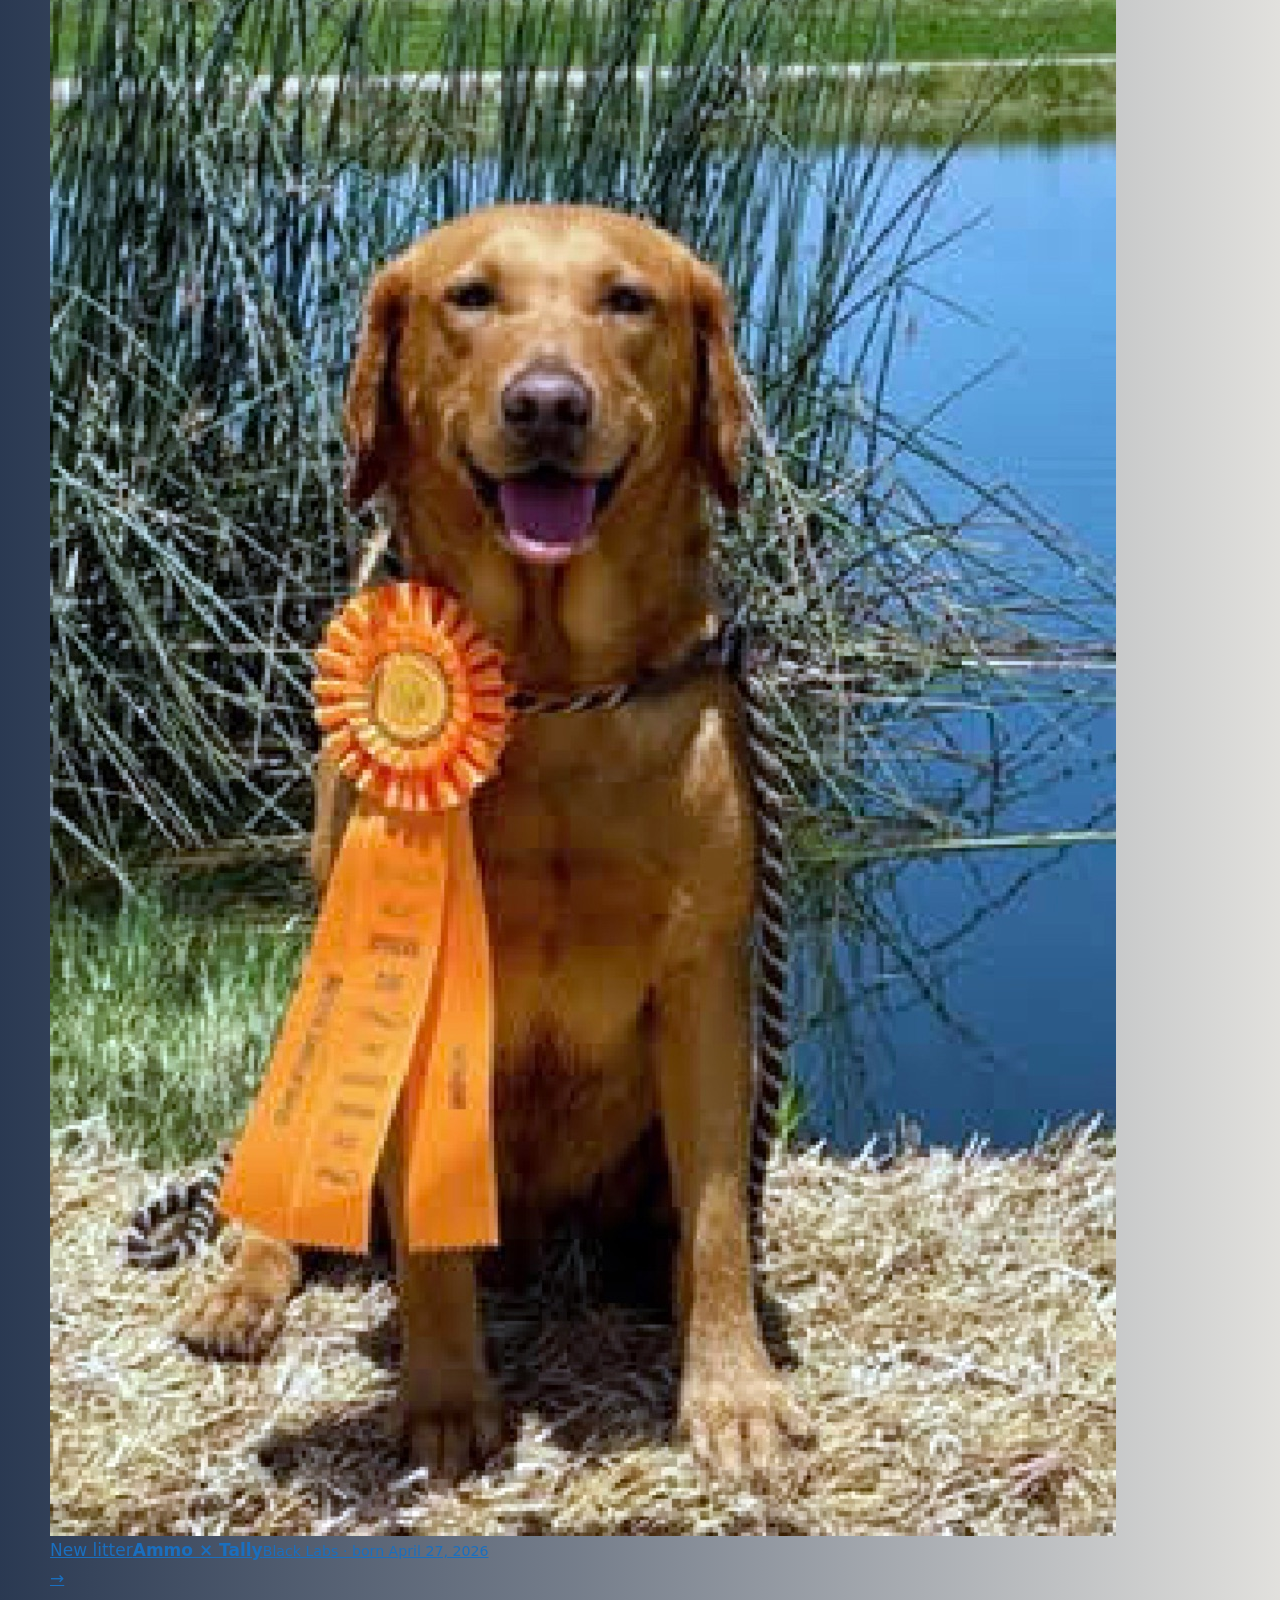
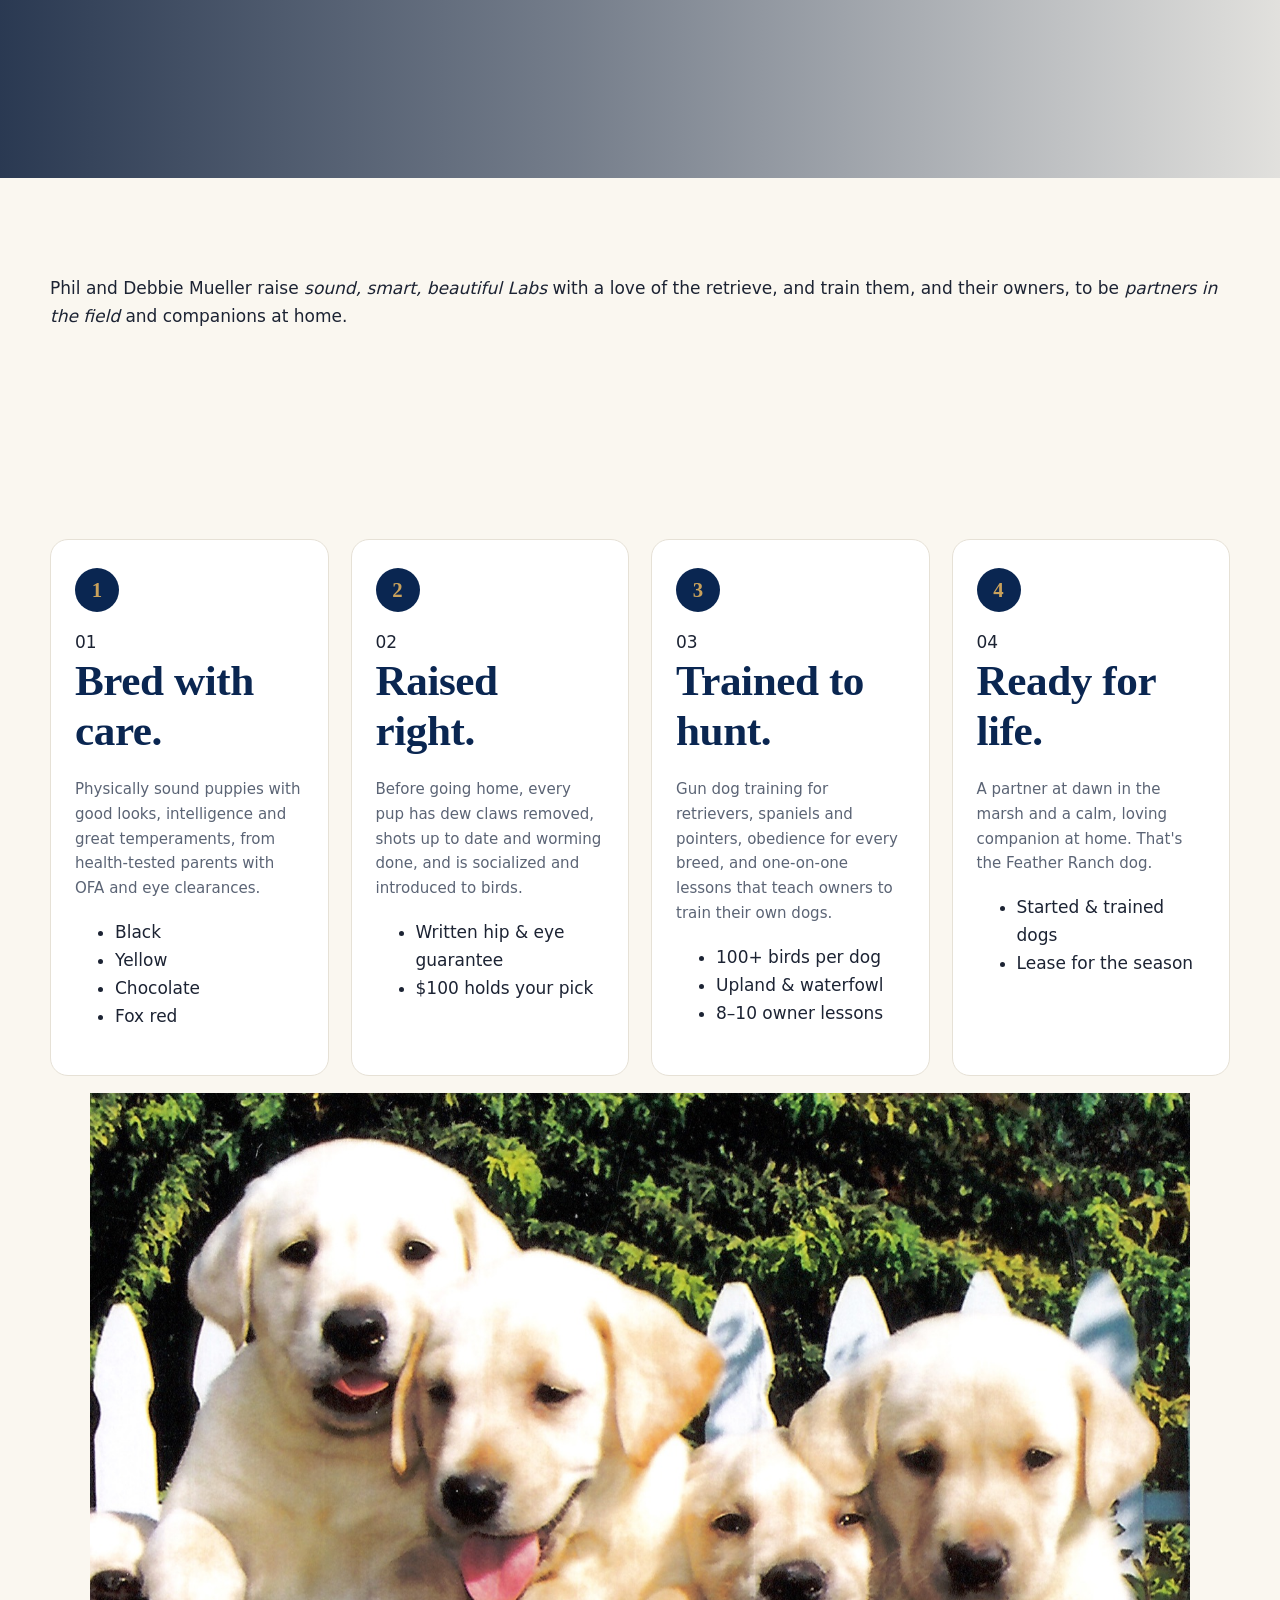
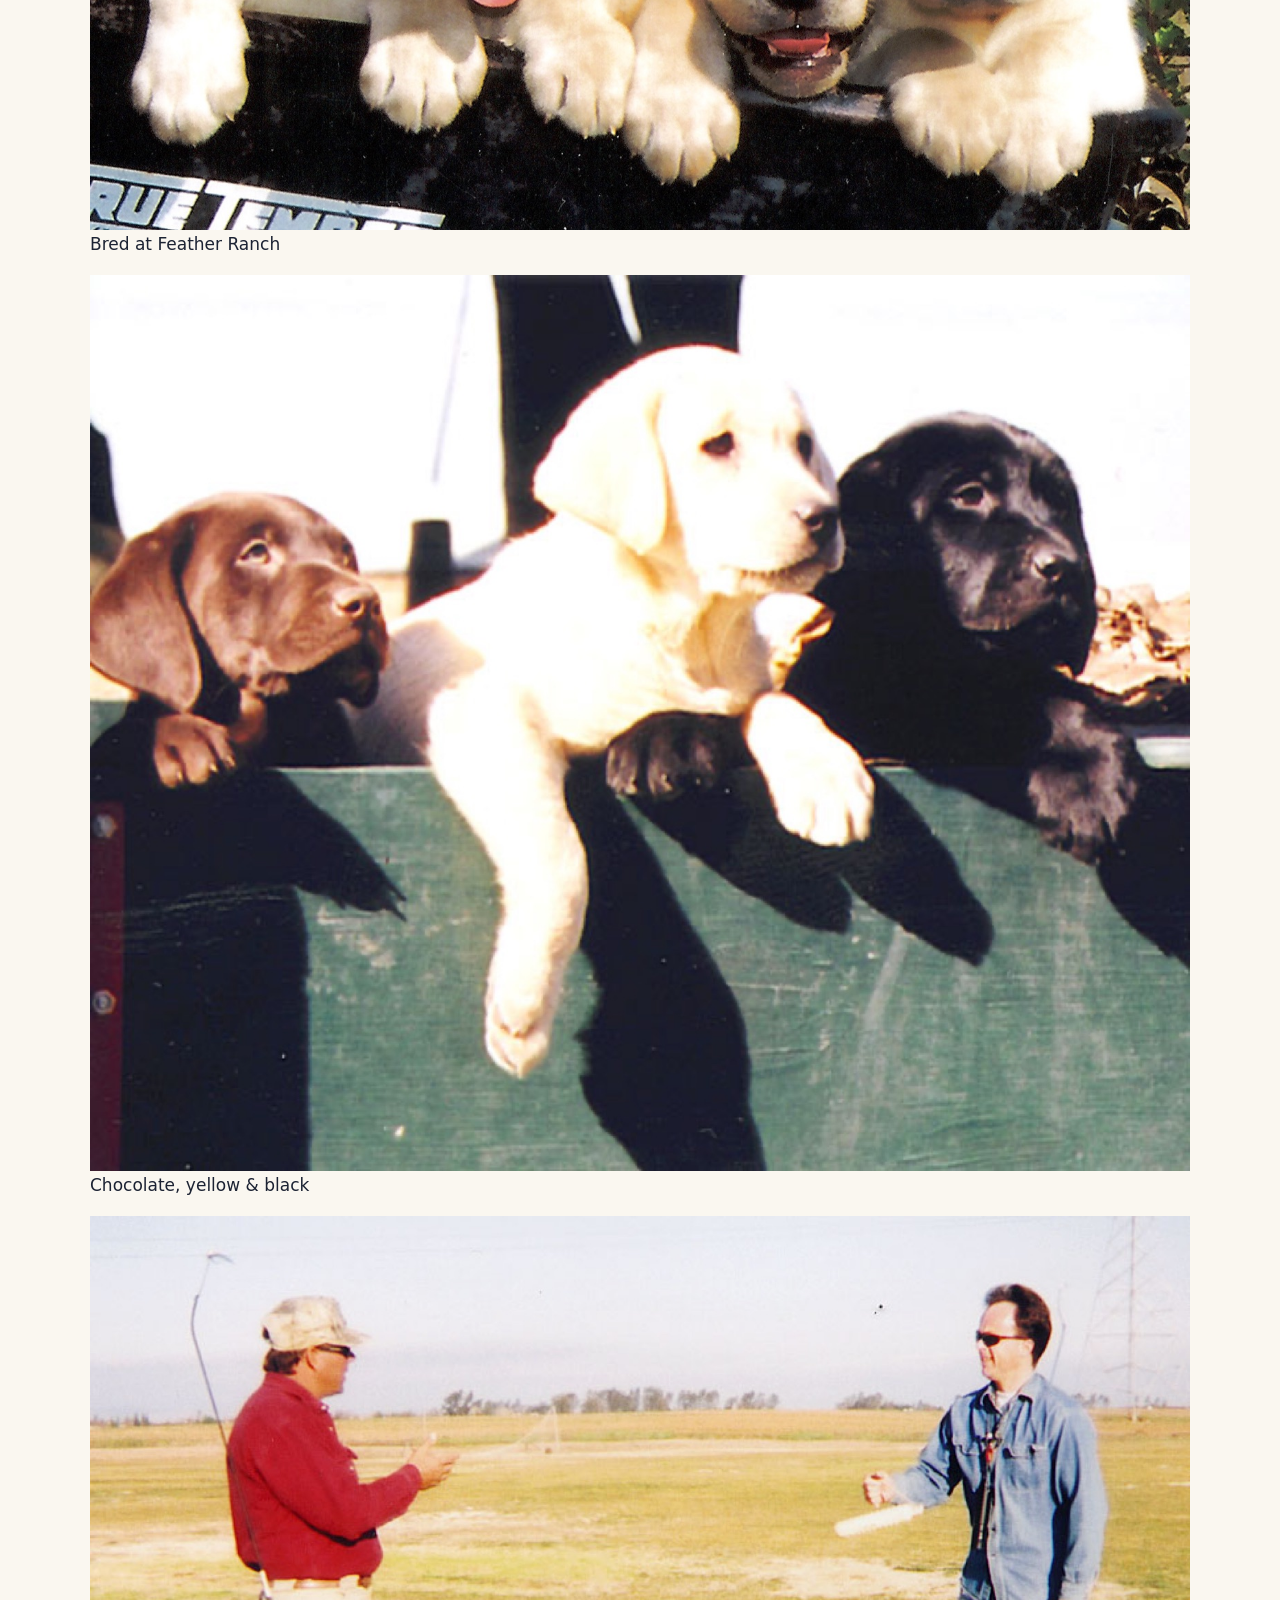
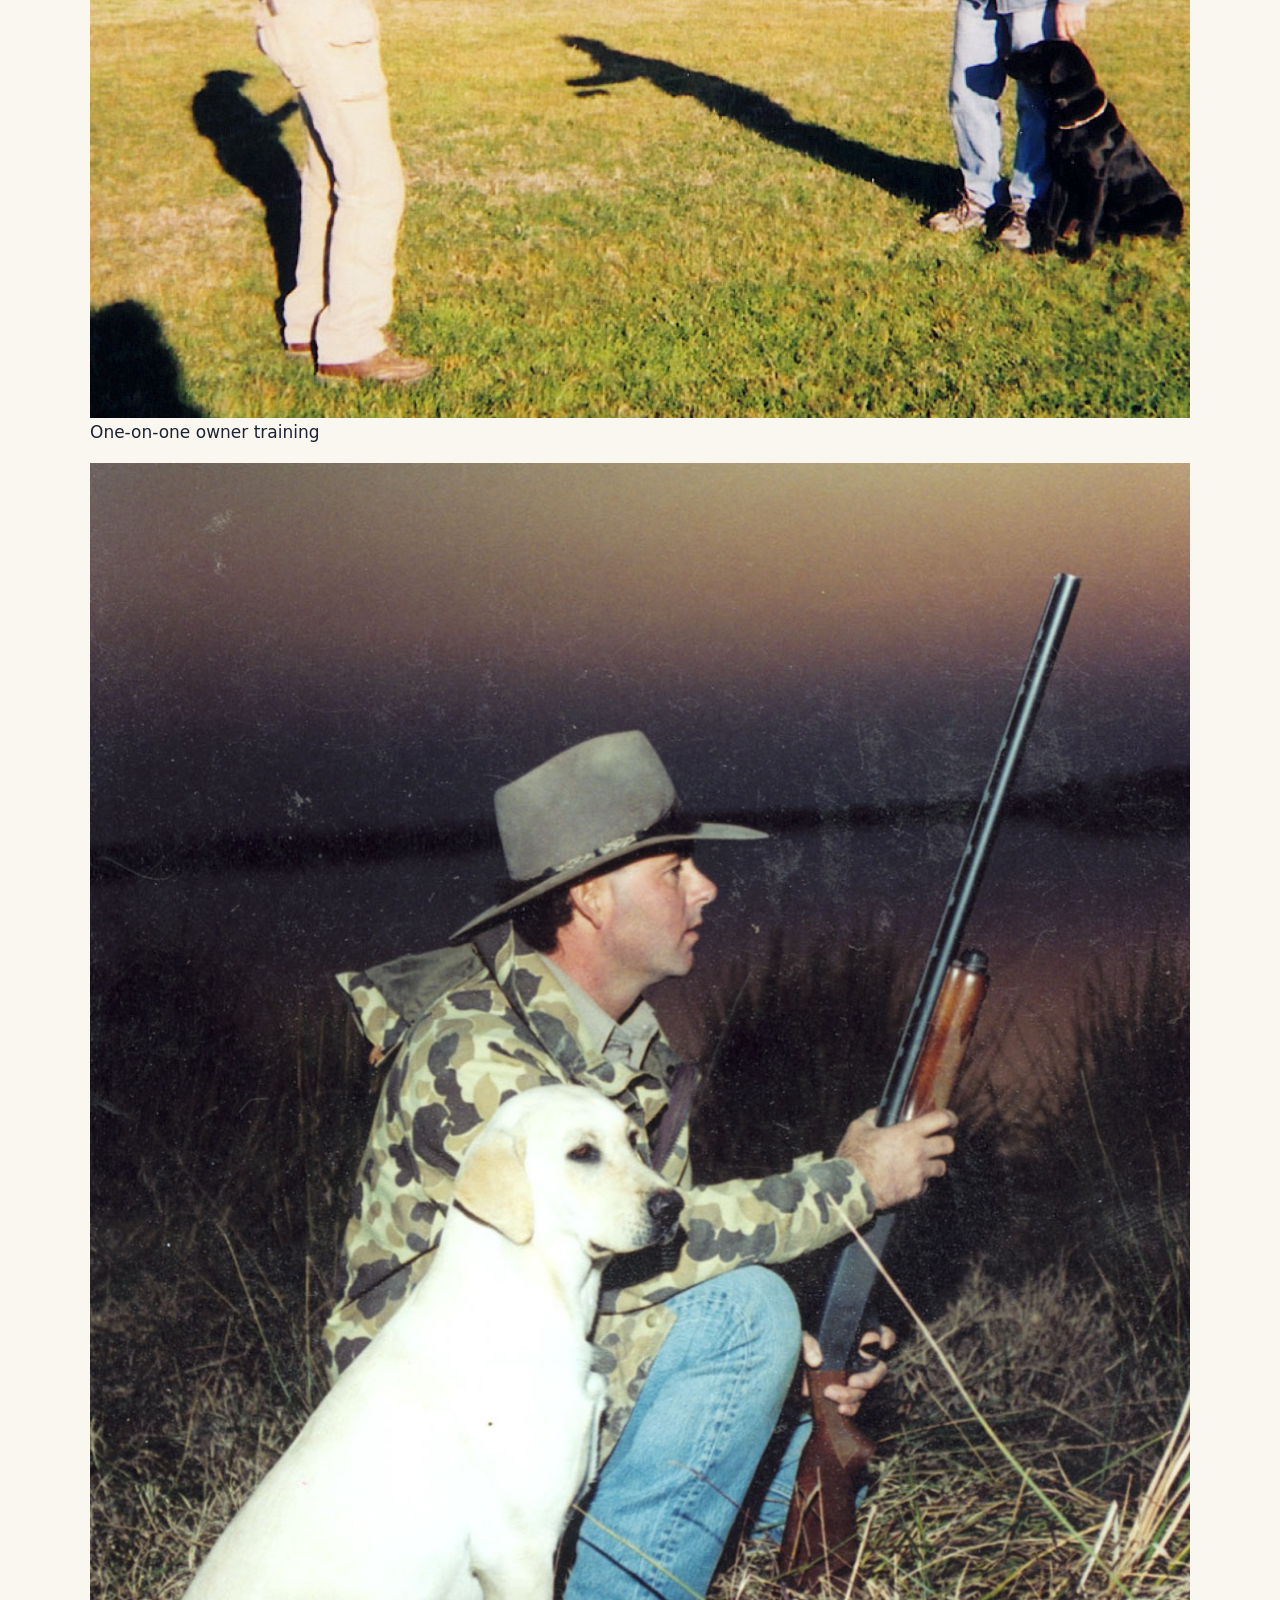
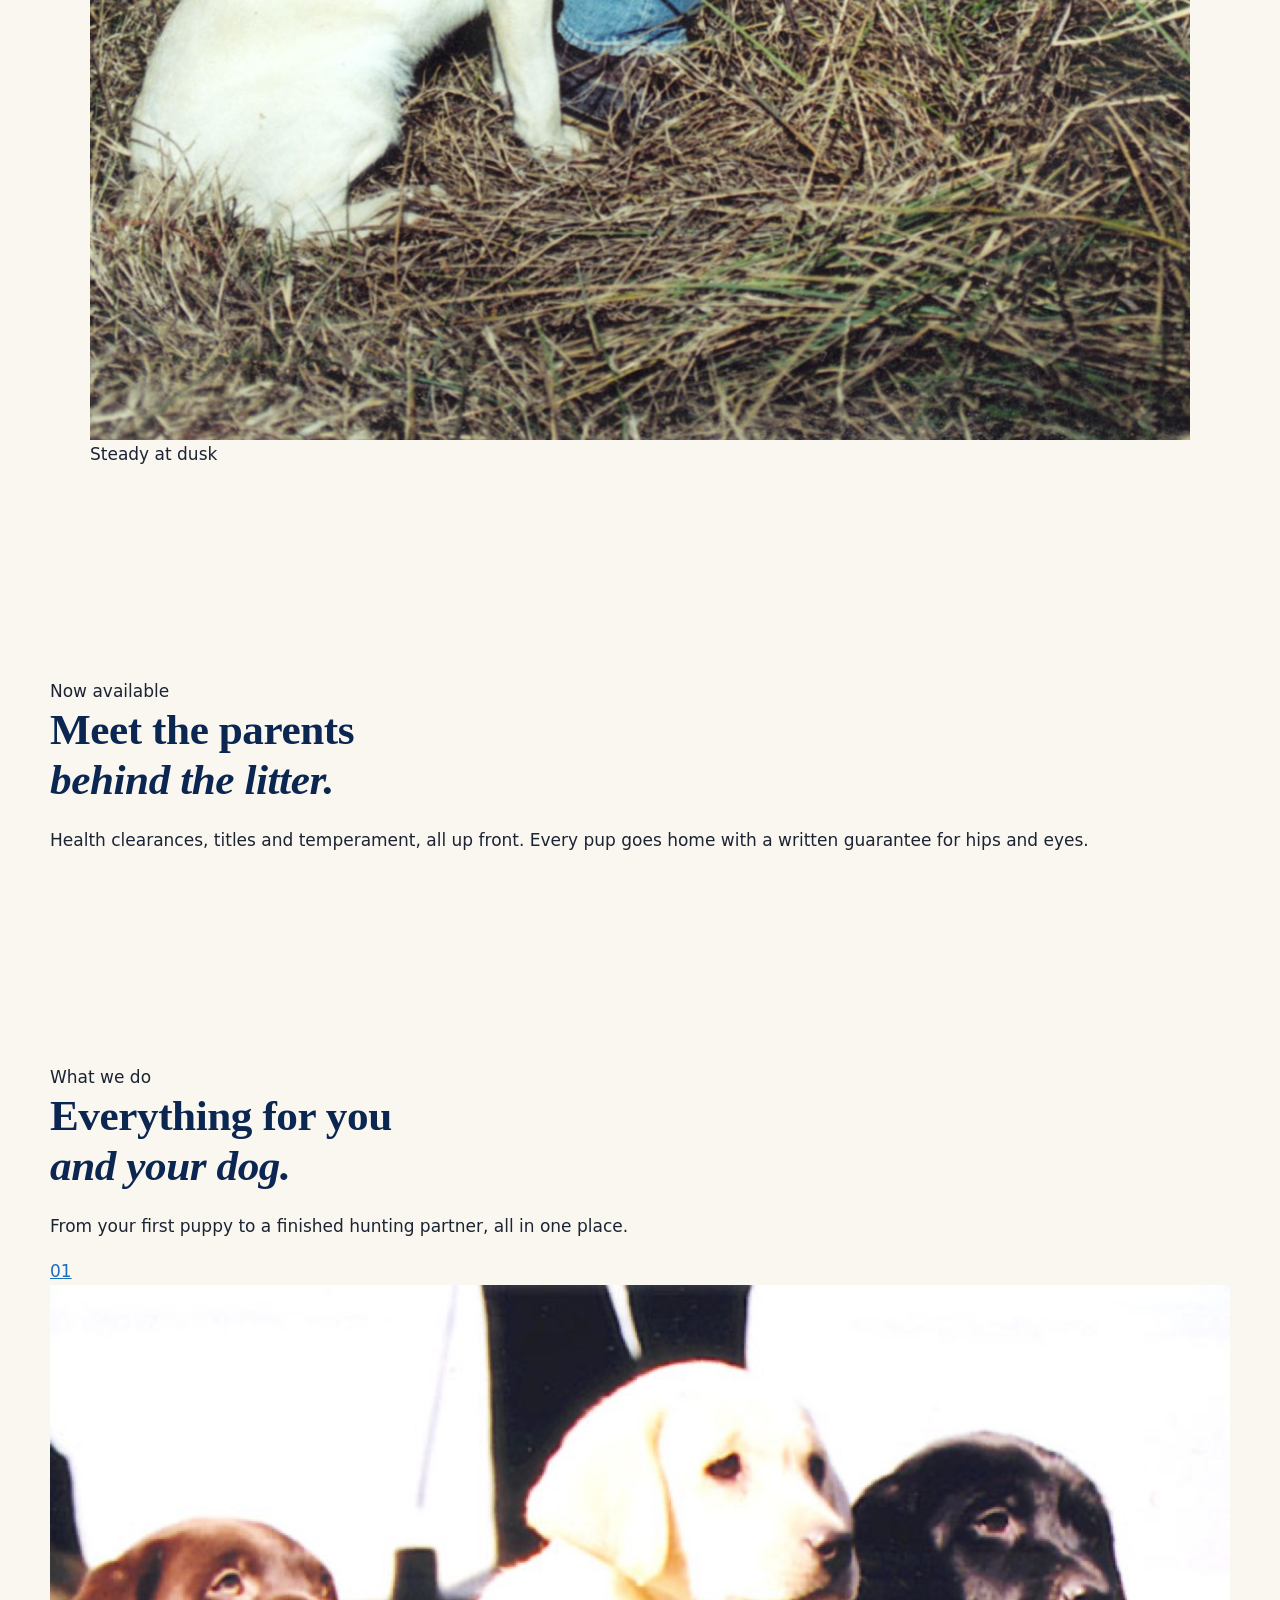
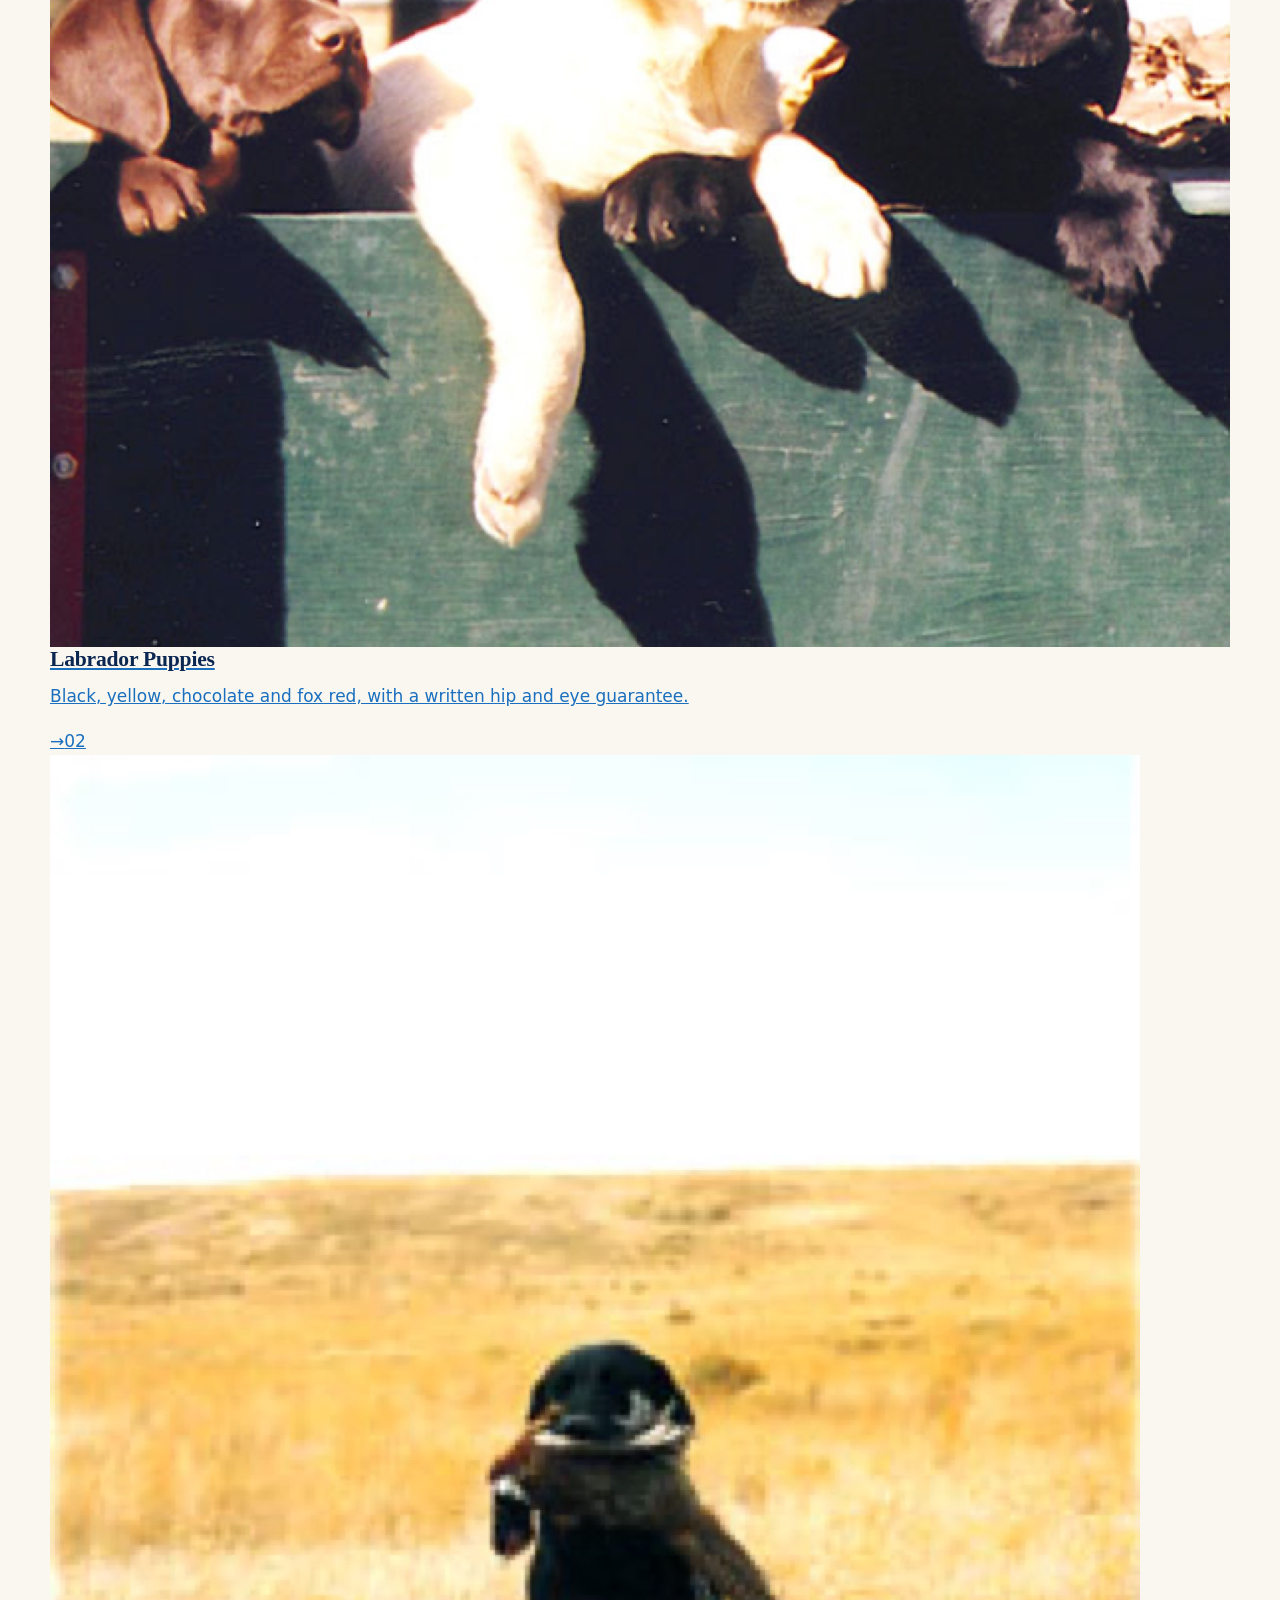
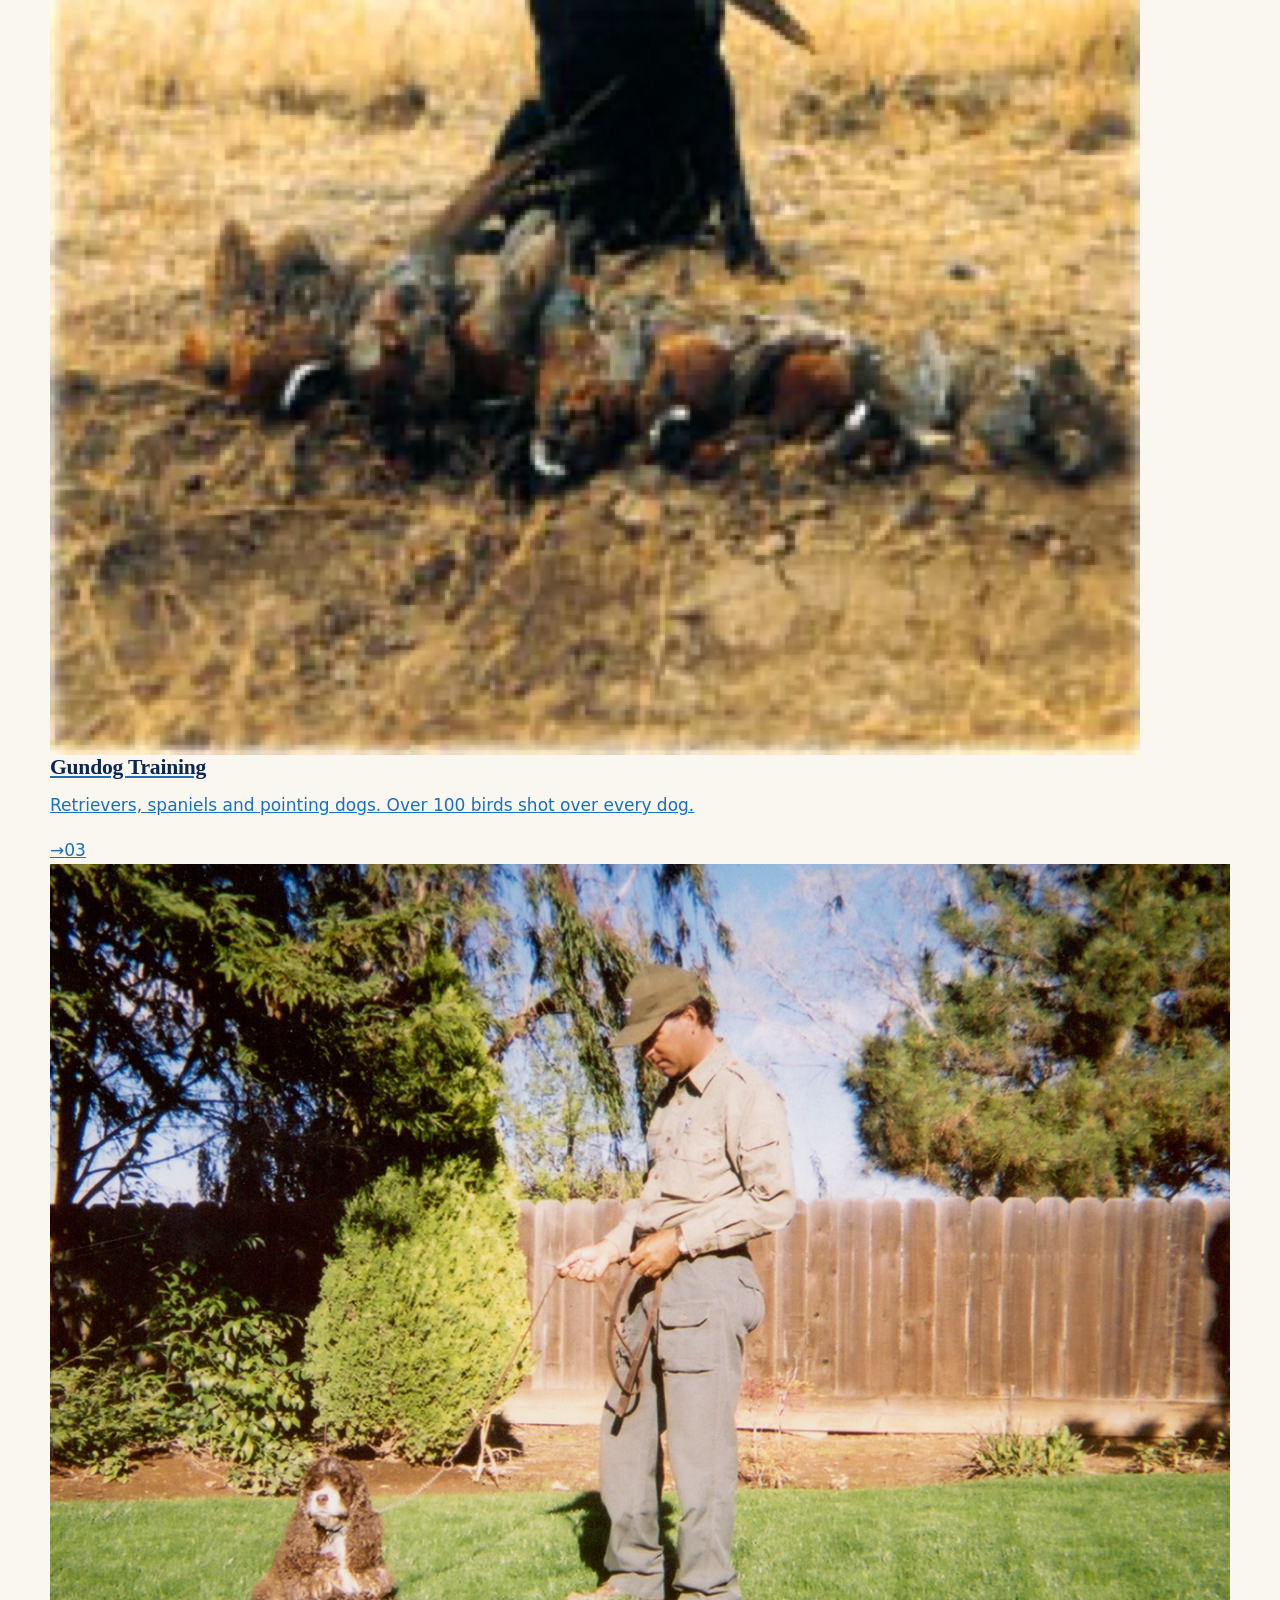
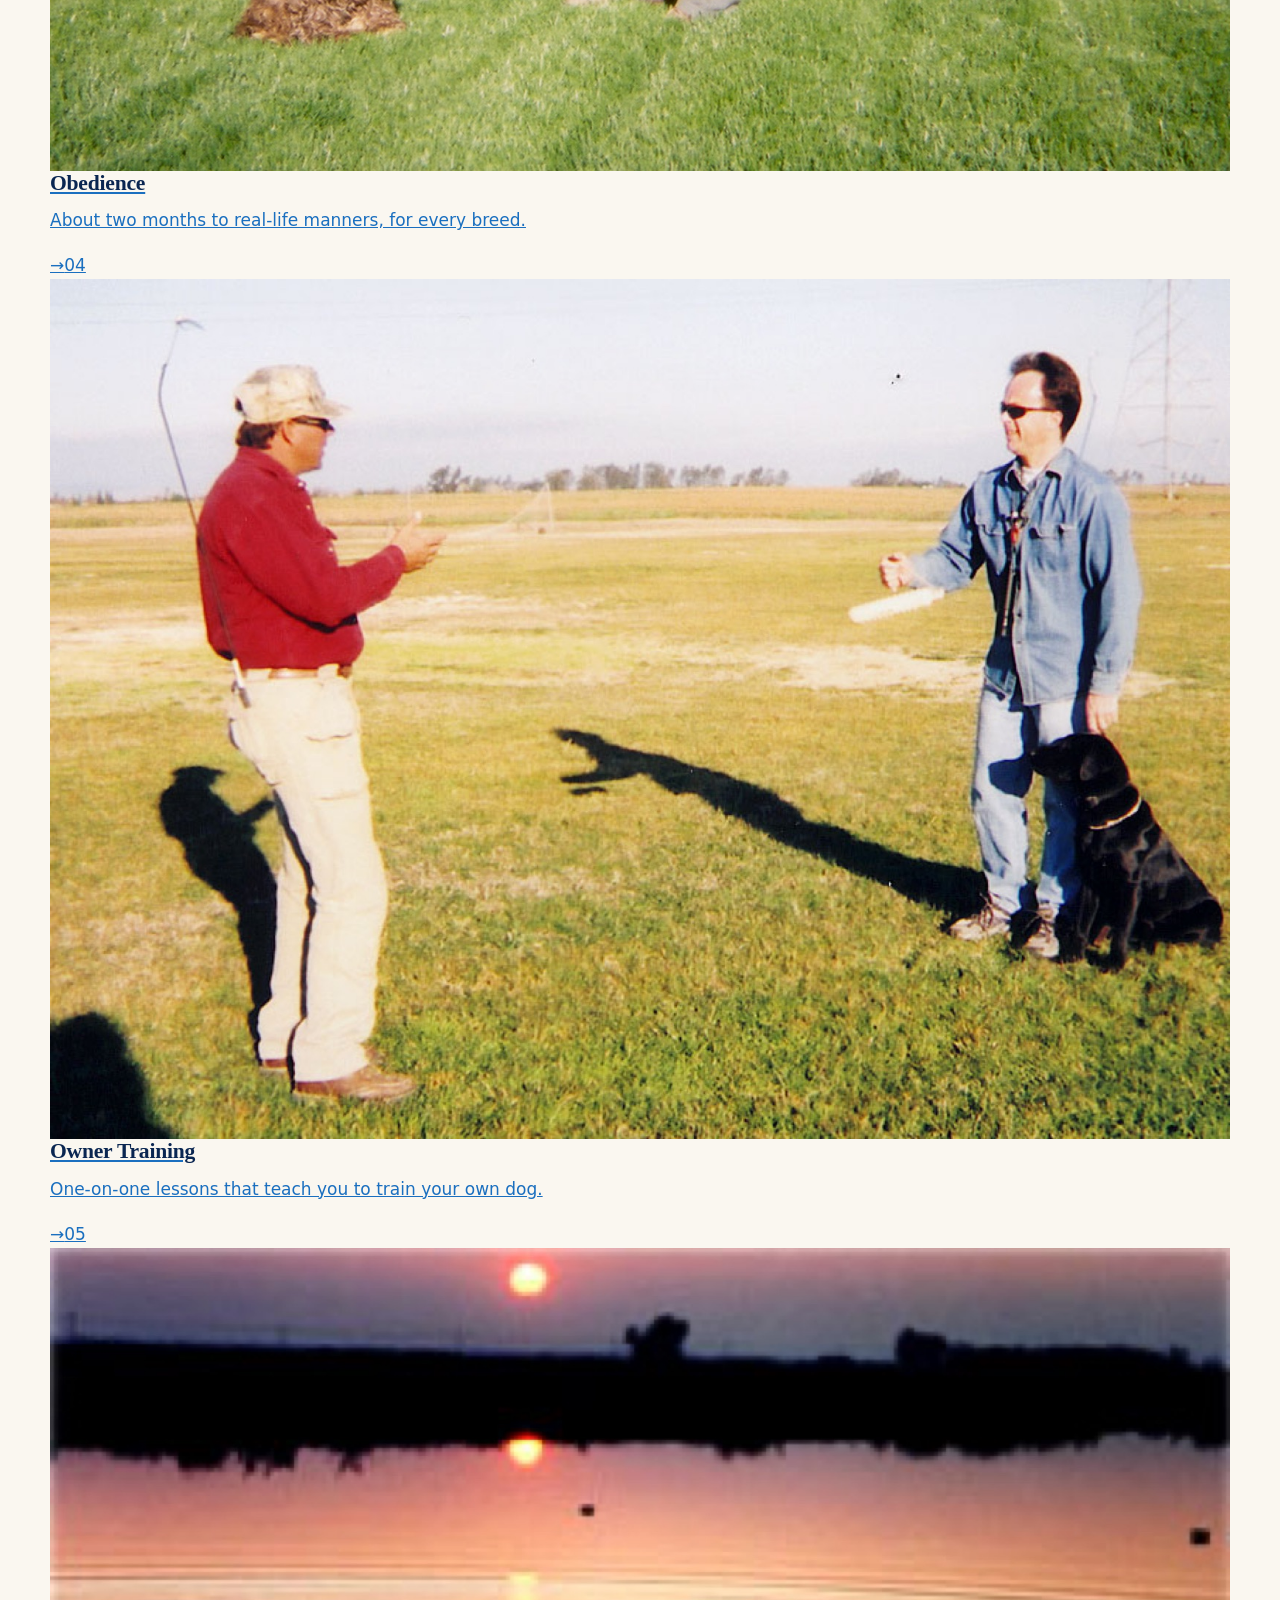
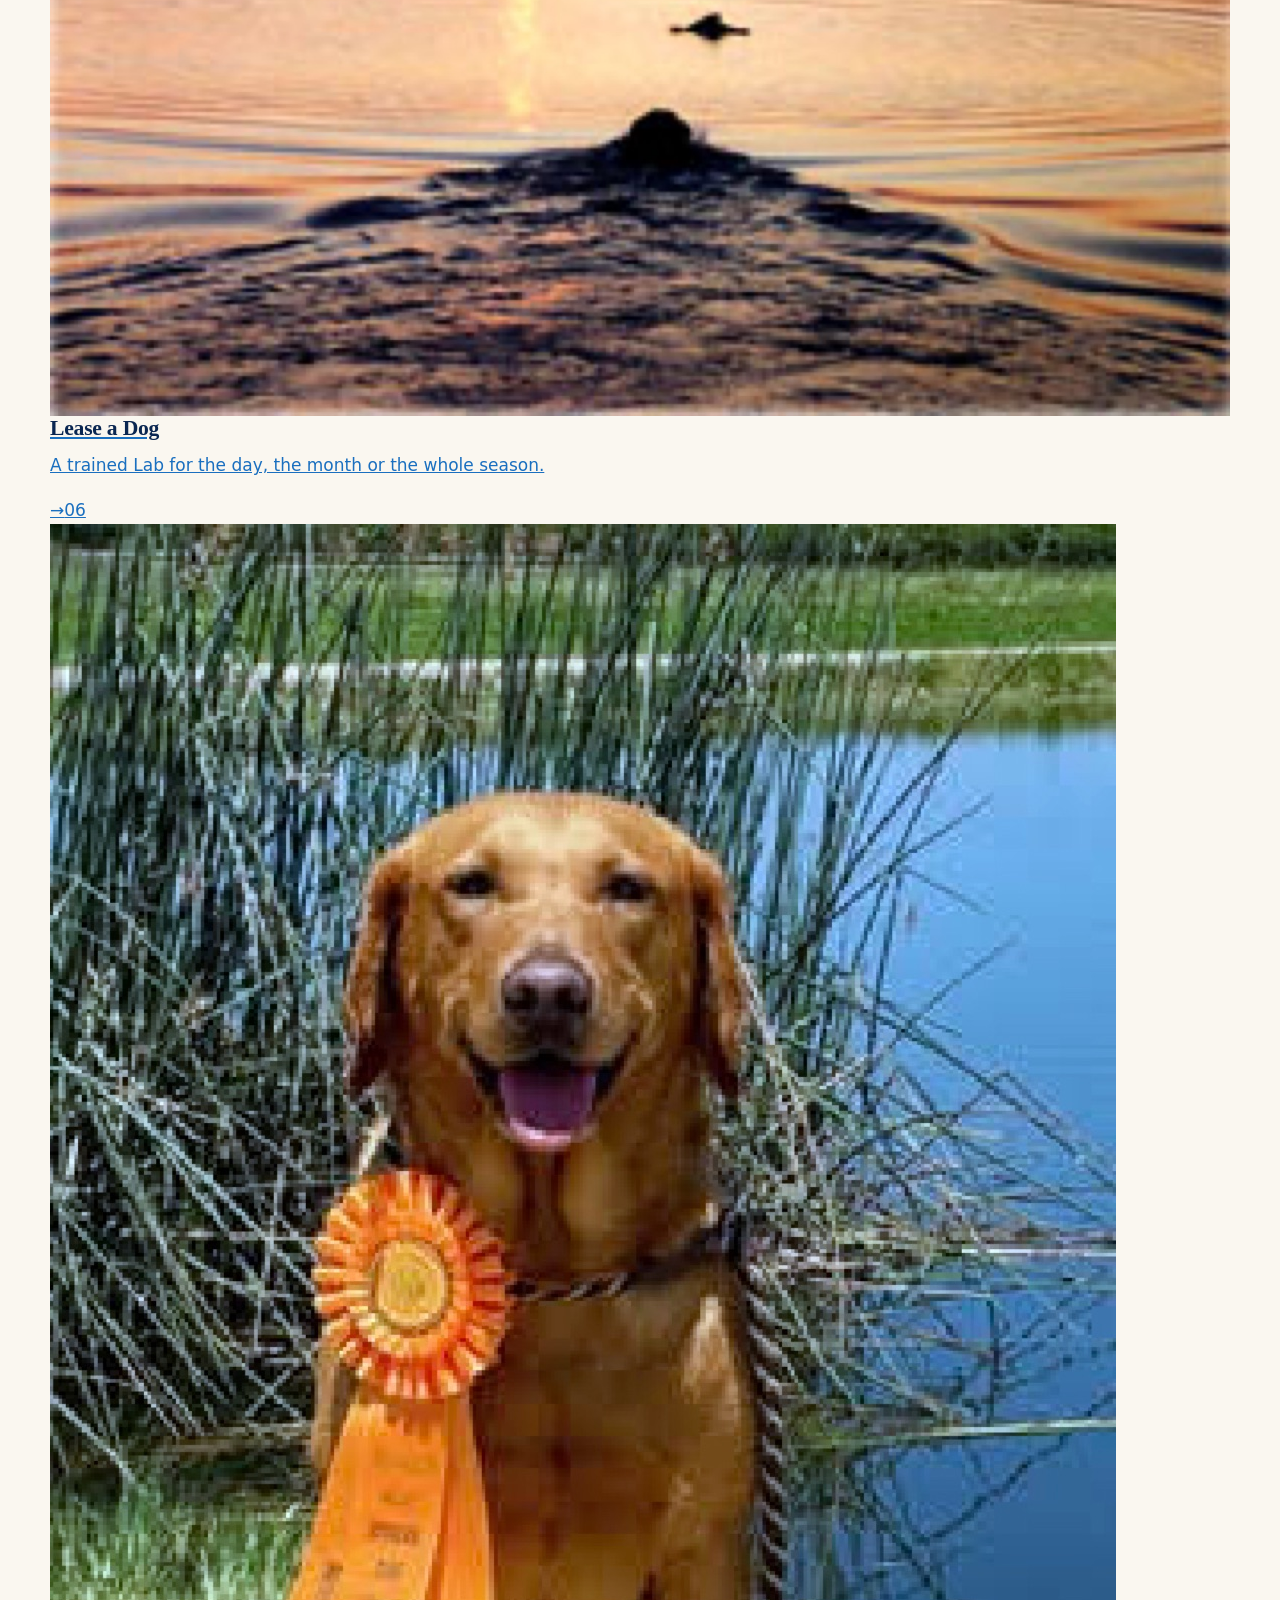
==== commit ced29c16: "Update index.html" ====
--- a/index.html
+++ b/index.html
@@ -2,111 +2,87 @@
 <html lang="en">
 <head>
 <meta charset="utf-8">
-<meta name="viewport" content="width=device-width, initial-scale=1">
-<title>Feather Ranch Kennels | Labrador Puppies & Gun Dog Training in Los Banos, CA</title>
+<meta name="viewport" content="width=device-width, initial-scale=1, viewport-fit=cover">
+<title>Feather Ranch Kennels | Labrador Puppies & Gun Dog Training · Los Banos, CA</title>
 <meta name="description" content="Black, yellow, chocolate and fox-red Labrador puppies, gun dog training, obedience and owner training from Phil and Debbie Mueller in Los Banos, California.">
-<meta property="og:title" content="Feather Ranch Kennels | Labrador Puppies & Gun Dog Training in Los Banos, CA">
+<meta property="og:title" content="Feather Ranch Kennels | Labrador Puppies & Gun Dog Training · Los Banos, CA">
 <meta property="og:description" content="Black, yellow, chocolate and fox-red Labrador puppies, gun dog training, obedience and owner training from Phil and Debbie Mueller in Los Banos, California.">
 <meta property="og:image" content="images/wagon-pups.jpg">
-<meta name="theme-color" content="#0a2651">
-<link rel="icon" href="data:image/svg+xml,%3Csvg xmlns='http://www.w3.org/2000/svg' viewBox='0 0 64 64'%3E%3Crect width='64' height='64' rx='14' fill='%230a2651'/%3E%3Ctext x='32' y='45' font-family='Georgia' font-style='italic' font-size='38' fill='%23c9a15b' text-anchor='middle'%3EF%3C/text%3E%3C/svg%3E">
+<meta name="theme-color" content="#0b1626">
+<link rel="icon" href="data:image/svg+xml,%3Csvg xmlns='http://www.w3.org/2000/svg' viewBox='0 0 64 64'%3E%3Crect width='64' height='64' rx='14' fill='%230b1626'/%3E%3Ctext x='32' y='46' font-family='Georgia' font-style='italic' font-size='40' fill='%23e2c48c' text-anchor='middle'%3EF%3C/text%3E%3C/svg%3E">
 <link rel="preconnect" href="https://fonts.googleapis.com">
 <link rel="preconnect" href="https://fonts.gstatic.com" crossorigin>
-<link href="https://fonts.googleapis.com/css2?family=Fraunces:ital,opsz,wght@0,9..144,500;0,9..144,600;1,9..144,500&family=Inter:wght@400;500;600;700&display=swap" rel="stylesheet">
+<link href="https://fonts.googleapis.com/css2?family=Instrument+Serif:ital@0;1&family=Manrope:wght@400;500;600;700;800&display=swap" rel="stylesheet">
 <link rel="stylesheet" href="styles.css">
-<script type="application/ld+json">{"@context":"https://schema.org","@type":"LocalBusiness","name":"Feather Ranch Kennels","description":"Labrador Retriever puppies, gun dog training, obedience training and owner training in Los Banos, California.","telephone":"+1-209-826-1568","email":"mail@featherranch.com","image":"images/wagon-pups.jpg","address":{"@type":"PostalAddress","streetAddress":"14220 Henry Miller Ave.","addressLocality":"Los Banos","addressRegion":"CA","postalCode":"93635","addressCountry":"US"},"founder":[{"@type":"Person","name":"Phil Mueller"},{"@type":"Person","name":"Debbie Mueller"}]}</script>
+<script type="application/ld+json">{"@context":"https://schema.org","@type":"LocalBusiness","name":"Feather Ranch Kennels","description":"Labrador Retriever puppies, gun dog training, obedience training and owner training in Los Banos, California.","telephone":"+1-209-826-1568","email":"mail@featherranch.com","image":"images/wagon-pups.jpg","address":{"@type":"PostalAddress","streetAddress":"14220 Henry Miller Ave.","addressLocality":"Los Banos","addressRegion":"CA","postalCode":"93635","addressCountry":"US"}}</script>
 </head>
 <body>
 <a class="skip" href="#main">Skip to content</a>
 <div class="announce" id="announce" hidden></div>
-<div class="topbar"><div class="wrap"><div><span class="hide-sm">Phil &amp; Debbie Mueller</span><span>Los Banos, California</span></div><div><span><a href="tel:2098261568">(209) 826-1568</a></span><span class="hide-sm"><a href="mailto:mail@featherranch.com">mail@featherranch.com</a></span></div></div></div>
-<header class="site-header"><div class="wrap">
-<a class="brand" href="index.html" aria-label="Feather Ranch Kennels home"><img src="images/logo.png" alt="Feather Ranch Kennels" width="642" height="76"></a>
-<button class="menu-btn" aria-label="Menu" aria-expanded="false" aria-controls="nav"><svg viewBox="0 0 24 24" fill="none" stroke="currentColor" stroke-width="2" stroke-linecap="round" aria-hidden="true"><path d="M4 7h16M4 12h16M4 17h16"/></svg></button>
-<nav class="nav" id="nav" aria-label="Main"><a href="index.html" aria-current="page">Home</a><a href="puppies.html">Puppies</a><a href="training.html">Training</a><a href="dogs.html">Our Dogs</a><a href="gallery.html">Gallery</a><a href="contact.html">Contact</a><a class="btn btn-primary" href="tel:2098261568"><svg viewBox="0 0 24 24" fill="none" stroke="currentColor" stroke-width="2" stroke-linecap="round" stroke-linejoin="round" aria-hidden="true"><path d="M22 16.9v3a2 2 0 0 1-2.2 2 19.8 19.8 0 0 1-8.6-3.1 19.5 19.5 0 0 1-6-6A19.8 19.8 0 0 1 2.1 4.2 2 2 0 0 1 4.1 2h3a2 2 0 0 1 2 1.7c.1 1 .4 1.9.7 2.8a2 2 0 0 1-.5 2.1L8 9.9a16 16 0 0 0 6 6l1.3-1.3a2 2 0 0 1 2.1-.4c.9.3 1.8.6 2.8.7a2 2 0 0 1 1.7 2z"/></svg> Call us</a></nav>
+<header class="site"><div class="wrap">
+  <a class="brand" href="index.html" aria-label="Feather Ranch Kennels home"><img src="images/logo-white.png" alt="Feather Ranch Kennels" width="642" height="76"></a>
+  <nav class="nav" aria-label="Main"><a href="puppies.html">Puppies</a><a href="training.html">Training</a><a href="dogs.html">Our Dogs</a><a href="gallery.html">Gallery</a><a href="contact.html">Contact</a><a class="call" href="tel:2098261568">Call <span class="callnum">(209) 826-1568</span></a><button class="menu-btn" aria-expanded="false" aria-controls="overlay-menu"><b>Menu</b><i></i></button></nav>
 </div></header>
+<div class="overlay-menu" id="overlay-menu"><a href="index.html" aria-current="page">Home</a><a href="puppies.html">Puppies</a><a href="training.html">Training</a><a href="dogs.html">Our Dogs</a><a href="gallery.html">Gallery</a><a href="contact.html">Contact</a><div class="meta">Phil &amp; Debbie Mueller<br><a href="tel:2098261568">(209) 826-1568</a><br><a href="mailto:mail@featherranch.com">mail@featherranch.com</a></div></div>
 <main id="main">
 
-<section class="hero" style="padding:0">
-  <div class="hero-bg slideshow"><img src="images/wagon-pups.jpg" alt="Labrador puppies lined up on a farm wagon" style="object-position:center 40%" class="on" fetchpriority="high"><img src="images/yellow-pups-fence.jpg" alt="Four yellow Labrador puppies" style="object-position:center 35%" loading="lazy"><img src="images/marsh-yellow-lab.jpg" alt="Yellow Labrador waiting with a hunter at sunset" style="object-position:center 45%" loading="lazy"><img src="images/ownertrain-1.jpg" alt="Owner training session in the field" style="object-position:center 50%" loading="lazy"></div>
-  <div class="wrap">
-    <p class="tagline">Caring for Dogs with Excellence</p>
-    <h1>Labrador puppies &amp; gun dogs, raised and trained in Los Banos.</h1>
-    <p>Family companions and hunting partners from Phil and Debbie Mueller, plus training programs for every dog and every owner.</p>
-    <div class="hero-actions"><a class="btn btn-gold" href="puppies.html#litters">See the current litter</a><a class="btn btn-ghost" href="training.html">Explore training</a></div>
-  </div>
-  <div class="slide-dots"><button aria-label="Show photo 1" aria-current="true"></button><button aria-label="Show photo 2"></button><button aria-label="Show photo 3"></button><button aria-label="Show photo 4"></button></div>
+<section class="hero">
+  <div class="hero-media"><img src="images/wagon-pups.jpg" alt="A wagon full of black, yellow and chocolate Lab puppies" fetchpriority="high"></div>
+  <div class="hero-copy"><div class="wrap">
+    <div><span class="label">Labrador Retrievers · Los Banos, California</span>
+      <h1><span class="rise"><span>Caring for dogs</span></span><span class="rise"><span><i>with excellence.</i></span></span></h1></div>
+    <a class="now" href="#litter"><img src="images/ammo.jpg" alt=""><div><span class="label">New litter</span><b>Ammo × Tally</b><small>Black Labs · born April 27, 2026</small></div><span class="arrow">→</span></a>
+  </div></div>
+  <div class="scroll-cue" aria-hidden="true"></div>
 </section>
 
-<div class="trust"><div class="wrap">
-  <div class="trust-item"><svg viewBox="0 0 24 24" fill="none" stroke="currentColor" stroke-width="2" stroke-linecap="round" stroke-linejoin="round" aria-hidden="true"><path d="M12 22s8-4 8-10V5l-8-3-8 3v7c0 6 8 10 8 10z"/><path d="m9 12 2 2 4-4"/></svg><div><strong>Written health guarantee</strong><span>Hips and hereditary eye disorders</span></div></div>
-  <div class="trust-item"><svg viewBox="0 0 24 24" fill="none" stroke="currentColor" stroke-width="2" stroke-linecap="round" stroke-linejoin="round" aria-hidden="true"><path d="M16 7h.01"/><path d="M3.4 18H12a8 8 0 0 0 8-8V7a4 4 0 0 0-7.3-2.3L2 20"/><path d="m20 7 2 .5-2 .5"/><path d="M10 18v3"/><path d="M14 17.75V21"/><path d="M7 18a6 6 0 0 0 3.84-10.61"/></svg><div><strong>100+ birds per dog</strong><span>Included in the Gundog Program</span></div></div>
-  <div class="trust-item"><svg viewBox="0 0 24 24" fill="none" stroke="currentColor" stroke-width="2" stroke-linecap="round" stroke-linejoin="round" aria-hidden="true"><circle cx="11" cy="4" r="2"/><circle cx="18" cy="8" r="2"/><circle cx="20" cy="16" r="2"/><path d="M9 10a5 5 0 0 1 5 5v3.5a3.5 3.5 0 0 1-6.84 1.045Q6.52 17.48 4.46 16.84A3.5 3.5 0 0 1 5.5 10Z"/></svg><div><strong>Obedience for all breeds</strong><span>Not just retrievers</span></div></div>
-  <div class="trust-item"><svg viewBox="0 0 24 24" fill="none" stroke="currentColor" stroke-width="2" stroke-linecap="round" stroke-linejoin="round" aria-hidden="true"><path d="M19 14c1.5-1.5 3-3.2 3-5.5A5.5 5.5 0 0 0 16.5 3c-1.8 0-3 .5-4.5 2-1.5-1.5-2.7-2-4.5-2A5.5 5.5 0 0 0 2 8.5c0 2.3 1.5 4 3 5.5l7 7z"/></svg><div><strong>$100 holds your pup</strong><span>Pick order by deposit date</span></div></div>
-</div></div>
+<section class="statement wrap"><p id="statement">Phil and Debbie Mueller raise <em>sound, smart, beautiful Labs</em> with a love of the retrieve, and train them, and their owners, to be <em>partners in the field</em> and companions at home.</p></section>
 
-<section class="section-white" id="about"><div class="wrap split">
-  <div class="photo-stack reveal">
-    <img src="images/wagon-pups.jpg" alt="A wagon full of black, yellow and chocolate Lab puppies" data-zoom data-caption="Feather Ranch puppies" loading="lazy">
-    <img src="images/puppy-3.jpg" alt="Yellow Lab puppy" data-zoom data-caption="Yellow Lab puppy" loading="lazy">
-    <div class="badge-float"><b>4</b>Lab colors</div>
+<section class="story wrap">
+  <div class="steps">
+    <article class="step" data-i="0"><span class="num">01</span><h2>Bred with care.</h2><p>Physically sound puppies with good looks, intelligence and great temperaments, from health-tested parents with OFA and eye clearances.</p><ul class="tags"><li>Black</li><li>Yellow</li><li>Chocolate</li><li>Fox red</li></ul></article>
+    <article class="step" data-i="1"><span class="num">02</span><h2>Raised right.</h2><p>Before going home, every pup has dew claws removed, shots up to date and worming done, and is socialized and introduced to birds.</p><ul class="tags"><li>Written hip &amp; eye guarantee</li><li>$100 holds your pick</li></ul></article>
+    <article class="step" data-i="2"><span class="num">03</span><h2>Trained to hunt.</h2><p>Gun dog training for retrievers, spaniels and pointers, obedience for every breed, and one-on-one lessons that teach owners to train their own dogs.</p><ul class="tags"><li>100+ birds per dog</li><li>Upland &amp; waterfowl</li><li>8–10 owner lessons</li></ul></article>
+    <article class="step" data-i="3"><span class="num">04</span><h2>Ready for life.</h2><p>A partner at dawn in the marsh and a calm, loving companion at home. That's the Feather Ranch dog.</p><ul class="tags"><li>Started &amp; trained dogs</li><li>Lease for the season</li></ul></article>
   </div>
-  <div class="reveal">
-    <span class="eyebrow">Welcome to Feather Ranch</span>
-    <h2>Sound, smart, beautiful Labs with a love of the retrieve.</h2>
-    <p class="lead">We raise physically sound puppies with good looks, intelligence and great temperaments. Whether you want an athletic gun dog or a lovable family companion, we have the pup to meet your needs.</p>
-    <ul class="checklist">
-      <li>Black, yellow, chocolate and fox-red puppies</li>
-      <li>Dew claws removed, shots up to date and wormed before going home</li>
-      <li>Socialized and introduced to birds</li>
-      <li>Started and fully trained dogs for those who'd rather skip puppyhood</li>
-    </ul>
-    <a class="btn btn-primary" href="puppies.html">Meet our puppies</a>
+  <div class="stage" aria-hidden="true">
+    <div class="progress"><i class="on"></i><i></i><i></i><i></i></div>
+    <figure class="show"><img src="images/yellow-pups-fence.jpg" alt="" style="object-position:center 35%"><figcaption>Bred at Feather Ranch</figcaption></figure>
+    <figure><img src="images/puppy-2.jpg" alt=""><figcaption>Chocolate, yellow &amp; black</figcaption></figure>
+    <figure><img src="images/ownertrain-1.jpg" alt=""><figcaption>One-on-one owner training</figcaption></figure>
+    <figure><img src="images/marsh-yellow-lab.jpg" alt="" style="object-position:center 55%"><figcaption>Steady at dusk</figcaption></figure>
   </div>
+</section>
+
+<section class="paper chapter" id="litter" style="scroll-margin-top:60px"><div class="wrap">
+  <div class="chapter-head reveal"><div><span class="label">Now available</span><h2>Meet the parents<br><i>behind the litter.</i></h2></div><p class="lede">Health clearances, titles and temperament, all up front. Every pup goes home with a written guarantee for hips and eyes.</p></div>
+  <div id="litter-box" class="reveal"></div>
 </div></section>
 
-<section><div class="wrap">
-  <div class="section-head center reveal"><span class="eyebrow">What we do</span><h2>Everything for you and your dog</h2><p class="lead">From your first puppy to a finished hunting partner, all in one place.</p></div>
-  <div class="cards">
-    <a class="card reveal" href="puppies.html"><div class="card-img"><img src="images/puppy-2.jpg" alt="Chocolate, yellow and black Lab puppies" loading="lazy"></div><div class="card-body"><h3>Labrador Puppies</h3><p>Gun dogs and family companions in black, yellow, chocolate and fox red, with a written hip and eye guarantee.</p><span class="card-link">See the litter</span></div></a>
-    <a class="card reveal" href="training.html#gundog"><div class="card-img"><img src="images/marsh-yellow-lab.jpg" alt="Yellow Lab waiting with a hunter on the marsh" loading="lazy" style="object-position:center 58%"></div><div class="card-body"><h3>Gundog Training</h3><p>Obedience, marking, flushing or pointing and retrieving, with over 100 birds shot over every dog.</p><span class="card-link">Gundog program</span></div></a>
-    <a class="card reveal" href="training.html#obedience"><div class="card-img"><img src="images/obedience1.jpg" alt="Spaniel sitting calmly on a leash during obedience training" loading="lazy" style="object-position:30% 70%"></div><div class="card-body"><h3>Obedience Training</h3><p>A roughly two month program for all breeds: heel, sit, stay, come, down, kennel and place.</p><span class="card-link">Obedience program</span></div></a>
-    <a class="card reveal" href="training.html#owner"><div class="card-img"><img src="images/ownertrain-1.jpg" alt="One-on-one owner training lesson in the field" loading="lazy"></div><div class="card-body"><h3>Owner Training</h3><p>One-on-one lessons that teach you to train your own dog, up to gun dog level in 8 to 10 lessons.</p><span class="card-link">Train the trainer</span></div></a>
-    <a class="card reveal" href="dogs.html#lease"><div class="card-img"><img src="images/lease-sunset-swim.jpg" alt="Lab swimming out on a retrieve at sunset" loading="lazy"></div><div class="card-body"><h3>Lease a Dog</h3><p>No dog this season? Lease a trained Labrador for a day, a month or the whole hunting season.</p><span class="card-link">Lease options</span></div></a>
-    <a class="card reveal" href="dogs.html"><div class="card-img"><img src="images/ammo.jpg" alt="Ammo, a fox-red Labrador with his hunt test ribbon" loading="lazy" style="object-position:center 25%"></div><div class="card-body"><h3>Started, Stud &amp; Adoptable Dogs</h3><p>Started and trained Labs, proven stud dogs, and grown dogs looking for a new home.</p><span class="card-link">Our dogs</span></div></a>
-  </div>
+<section class="chapter"><div class="wrap">
+  <div class="chapter-head reveal"><div><span class="label">What we do</span><h2>Everything for you<br><i>and your dog.</i></h2></div><p class="lede">From your first puppy to a finished hunting partner, all in one place.</p></div>
+  <nav class="index reveal" aria-label="Services"><a href="puppies.html"><span class="n">01</span><img class="thumb" src="images/puppy-2.jpg" alt="" loading="lazy"><h3>Labrador Puppies</h3><p>Black, yellow, chocolate and fox red, with a written hip and eye guarantee.</p><span class="go">→</span></a><a href="training.html#gundog"><span class="n">02</span><img class="thumb" src="images/lease-pheasants.jpg" alt="" loading="lazy"><h3>Gundog Training</h3><p>Retrievers, spaniels and pointing dogs. Over 100 birds shot over every dog.</p><span class="go">→</span></a><a href="training.html#obedience"><span class="n">03</span><img class="thumb" src="images/obedience1.jpg" alt="" loading="lazy"><h3>Obedience</h3><p>About two months to real-life manners, for every breed.</p><span class="go">→</span></a><a href="training.html#owner"><span class="n">04</span><img class="thumb" src="images/ownertrain-1.jpg" alt="" loading="lazy"><h3>Owner Training</h3><p>One-on-one lessons that teach you to train your own dog.</p><span class="go">→</span></a><a href="dogs.html#lease"><span class="n">05</span><img class="thumb" src="images/lease-sunset-swim.jpg" alt="" loading="lazy"><h3>Lease a Dog</h3><p>A trained Lab for the day, the month or the whole season.</p><span class="go">→</span></a><a href="dogs.html"><span class="n">06</span><img class="thumb" src="images/ammo.jpg" alt="" loading="lazy"><h3>Started &amp; Stud Dogs</h3><p>Started and trained Labs, proven sires and dogs to adopt.</p><span class="go">→</span></a></nav>
+  <div class="float-photo" aria-hidden="true"><img src="images/puppy-2.jpg" alt="" loading="lazy"><img src="images/lease-pheasants.jpg" alt="" loading="lazy"><img src="images/obedience1.jpg" alt="" loading="lazy"><img src="images/ownertrain-1.jpg" alt="" loading="lazy"><img src="images/lease-sunset-swim.jpg" alt="" loading="lazy"><img src="images/ammo.jpg" alt="" loading="lazy"></div>
 </div></section>
 
-<section class="band"><img src="images/panorama.jpg" alt="Three Labradors resting in a golden field under a big sky" loading="lazy"><div class="flock" aria-hidden="true"><svg class="duck" style="--d:0s;--y:0px;--s:1" viewBox="0 0 40 16"><path class="w" d="M0 8 Q10 0 20 8 Q30 0 40 8" fill="none" stroke="#14213a" stroke-width="2.6" stroke-linecap="round"/></svg><svg class="duck" style="--d:0.35s;--y:18px;--s:0.85" viewBox="0 0 40 16"><path class="w" d="M0 8 Q10 0 20 8 Q30 0 40 8" fill="none" stroke="#14213a" stroke-width="2.6" stroke-linecap="round"/></svg><svg class="duck" style="--d:0.7s;--y:36px;--s:0.8" viewBox="0 0 40 16"><path class="w" d="M0 8 Q10 0 20 8 Q30 0 40 8" fill="none" stroke="#14213a" stroke-width="2.6" stroke-linecap="round"/></svg><svg class="duck" style="--d:0.25s;--y:-18px;--s:0.9" viewBox="0 0 40 16"><path class="w" d="M0 8 Q10 0 20 8 Q30 0 40 8" fill="none" stroke="#14213a" stroke-width="2.6" stroke-linecap="round"/></svg><svg class="duck" style="--d:0.6s;--y:-34px;--s:0.75" viewBox="0 0 40 16"><path class="w" d="M0 8 Q10 0 20 8 Q30 0 40 8" fill="none" stroke="#14213a" stroke-width="2.6" stroke-linecap="round"/></svg><svg class="duck" style="--d:1.0s;--y:52px;--s:0.7" viewBox="0 0 40 16"><path class="w" d="M0 8 Q10 0 20 8 Q30 0 40 8" fill="none" stroke="#14213a" stroke-width="2.6" stroke-linecap="round"/></svg><svg class="duck" style="--d:0.95s;--y:-50px;--s:0.7" viewBox="0 0 40 16"><path class="w" d="M0 8 Q10 0 20 8 Q30 0 40 8" fill="none" stroke="#14213a" stroke-width="2.6" stroke-linecap="round"/></svg></div><div class="wrap reveal"><blockquote>“Caring for Dogs with Excellence”<cite>Feather Ranch Kennels</cite></blockquote></div></section>
+<section class="sky"><div class="flock" aria-hidden="true"><svg class="duck" style="--d:0;--y:0px;--s:1" viewBox="0 0 40 16"><path class="w" d="M0 8 Q10 0 20 8 Q30 0 40 8" fill="none" stroke="#14213a" stroke-width="2.6" stroke-linecap="round"/></svg><svg class="duck" style="--d:0.35;--y:18px;--s:0.85" viewBox="0 0 40 16"><path class="w" d="M0 8 Q10 0 20 8 Q30 0 40 8" fill="none" stroke="#14213a" stroke-width="2.6" stroke-linecap="round"/></svg><svg class="duck" style="--d:0.7;--y:36px;--s:0.8" viewBox="0 0 40 16"><path class="w" d="M0 8 Q10 0 20 8 Q30 0 40 8" fill="none" stroke="#14213a" stroke-width="2.6" stroke-linecap="round"/></svg><svg class="duck" style="--d:0.25;--y:-18px;--s:0.9" viewBox="0 0 40 16"><path class="w" d="M0 8 Q10 0 20 8 Q30 0 40 8" fill="none" stroke="#14213a" stroke-width="2.6" stroke-linecap="round"/></svg><svg class="duck" style="--d:0.6;--y:-34px;--s:0.75" viewBox="0 0 40 16"><path class="w" d="M0 8 Q10 0 20 8 Q30 0 40 8" fill="none" stroke="#14213a" stroke-width="2.6" stroke-linecap="round"/></svg><svg class="duck" style="--d:1.0;--y:52px;--s:0.7" viewBox="0 0 40 16"><path class="w" d="M0 8 Q10 0 20 8 Q30 0 40 8" fill="none" stroke="#14213a" stroke-width="2.6" stroke-linecap="round"/></svg><svg class="duck" style="--d:0.95;--y:-50px;--s:0.7" viewBox="0 0 40 16"><path class="w" d="M0 8 Q10 0 20 8 Q30 0 40 8" fill="none" stroke="#14213a" stroke-width="2.6" stroke-linecap="round"/></svg></div><div class="wrap reveal"><span class="label">Big sky country</span><h2 style="margin-top:18px">A dog for every<br><i>season.</i></h2><p>No dog this year? Lease a trained Labrador for a day, a month, or the whole hunting season.</p><a class="btn btn-cream" href="dogs.html#lease">Lease a dog <span>→</span></a></div><img class="sky-strip" src="images/panorama.jpg" alt="Three Labradors resting in a golden field under a big sky" loading="lazy"></section>
 
-<section class="section-white"><div class="wrap">
-  <div class="section-head center reveal"><span class="eyebrow">Now available</span><h2>The current litter</h2><p class="lead">Meet the parents, see their health clearances, and reserve your pick with a $100 deposit.</p></div>
-  <div id="litters"></div>
-</div></section>
-
-<section><div class="wrap">
-  <div class="section-head reveal" style="display:flex;justify-content:space-between;align-items:end;gap:20px;flex-wrap:wrap"><div><span class="eyebrow">Life at the ranch</span><h2 style="margin:0">From the photo album</h2></div><a class="btn btn-outline" href="gallery.html">See all photos</a></div>
-  <div class="mosaic reveal">
-    <img class="wide tall" src="images/yellow-pups-fence.jpg" alt="Four yellow Lab puppies" data-zoom data-caption="Yellow Lab puppies" loading="lazy">
-    <img class="tall" src="images/marsh-yellow-lab.jpg" alt="Yellow Lab in the marsh at sunset" data-zoom data-caption="Waiting on the marsh at sunset" loading="lazy">
-    <img src="images/lease-water-retrieve.jpg" alt="Black Lab retrieving a duck from the water" data-zoom data-caption="Water retrieve" loading="lazy">
-    <img src="images/puppy-2.jpg" alt="Chocolate, yellow and black Lab puppies" data-zoom data-caption="Chocolate, yellow and black" loading="lazy">
+<section class="chapter" style="padding-top:60px"><div class="wrap"><div class="chapter-head reveal" style="margin-bottom:40px"><div><span class="label">From the album</span><h2>Life at <i>the ranch.</i></h2></div><p class="lede"><a class="link-line" href="gallery.html">See the full gallery →</a></p></div></div>
+  <div class="reel"><div class="reel-track"><figure><img src="images/wagon-pups.jpg" alt="The spring litter" data-zoom data-caption="The spring litter" loading="lazy"></figure><figure><img src="images/marsh-yellow-lab.jpg" alt="Steady at dusk" data-zoom data-caption="Steady at dusk" loading="lazy"></figure><figure><img src="images/puppy-3.jpg" alt="Pick of the litter" data-zoom data-caption="Pick of the litter" loading="lazy"></figure><figure><img src="images/ownertrain-1.jpg" alt="Owner training" data-zoom data-caption="Owner training" loading="lazy"></figure><figure><img src="images/lease-sunset-swim.jpg" alt="A sunset retrieve" data-zoom data-caption="A sunset retrieve" loading="lazy"></figure><figure><img src="images/yellow-pups-fence.jpg" alt="Four of a kind" data-zoom data-caption="Four of a kind" loading="lazy"></figure><figure><img src="images/tally.jpg" alt="Tally" data-zoom data-caption="Tally" loading="lazy"></figure><figure><img src="images/obedience1.jpg" alt="Obedience for all breeds" data-zoom data-caption="Obedience for all breeds" loading="lazy"></figure><figure><img src="images/puppy-2.jpg" alt="Chocolate, yellow and black" data-zoom data-caption="Chocolate, yellow and black" loading="lazy"></figure><figure><img src="images/lease-pheasants.jpg" alt="Pheasant day" data-zoom data-caption="Pheasant day" loading="lazy"></figure><figure><img src="images/ammo.jpg" alt="Ammo, Senior Hunter" data-zoom data-caption="Ammo, Senior Hunter" loading="lazy"></figure><figure><img src="images/ownertrain-2.jpg" alt="Every breed welcome" data-zoom data-caption="Every breed welcome" loading="lazy"></figure></div></div>
+</section>
+</main>
+<footer class="site"><div class="wrap">
+  <div class="foot-cta reveal"><div><span class="label">Feather Ranch Kennels</span><h2 style="margin-top:16px">Let's find <i>your</i> dog.</h2><p class="lede" style="margin-top:20px">Call, text or stop by the ranch in Los Banos. Phil and Debbie are always happy to talk dogs.</p></div><a class="big-phone" href="tel:2098261568">(209) 826-1568</a></div>
+  <div class="foot-grid">
+    <div><img src="images/logo-white.png" alt="Feather Ranch Kennels" width="642" height="76"><p>Labrador Retriever puppies, gun dog and obedience training, and owner training programs. Caring for dogs with excellence.</p></div>
+    <div><h4>Dogs</h4><ul><li><a href="puppies.html">Labrador Puppies</a></li><li><a href="dogs.html#started">Started &amp; Trained</a></li><li><a href="dogs.html#stud">Stud Dogs</a></li><li><a href="dogs.html#lease">Lease a Dog</a></li><li><a href="dogs.html#adopt">Adopt a Dog</a></li></ul></div>
+    <div><h4>Training</h4><ul><li><a href="training.html#gundog">Gundog</a></li><li><a href="training.html#obedience">Obedience</a></li><li><a href="training.html#owner">Owner Training</a></li><li><a href="gallery.html">Gallery</a></li></ul></div>
+    <div><h4>Visit</h4><ul><li><a href="https://www.google.com/maps/dir/?api=1&destination=14220+Henry+Miller+Ave,+Los+Banos,+CA+93635" target="_blank" rel="noopener">14220 Henry Miller Ave.<br>Los Banos, CA 93635</a></li><li><a href="tel:2098261568">(209) 826-1568</a></li><li><a href="mailto:mail@featherranch.com">mail@featherranch.com</a></li></ul></div>
   </div>
-</div></section>
-
-<section style="padding-top:0"><div class="wrap"><div class="cta reveal"><div><h2>Ready to meet your next dog?</h2><p>Call, text or send a message. Phil and Debbie are happy to talk dogs.</p></div><div class="actions"><a class="btn btn-gold" href="tel:2098261568"><svg viewBox="0 0 24 24" fill="none" stroke="currentColor" stroke-width="2" stroke-linecap="round" stroke-linejoin="round" aria-hidden="true"><path d="M22 16.9v3a2 2 0 0 1-2.2 2 19.8 19.8 0 0 1-8.6-3.1 19.5 19.5 0 0 1-6-6A19.8 19.8 0 0 1 2.1 4.2 2 2 0 0 1 4.1 2h3a2 2 0 0 1 2 1.7c.1 1 .4 1.9.7 2.8a2 2 0 0 1-.5 2.1L8 9.9a16 16 0 0 0 6 6l1.3-1.3a2 2 0 0 1 2.1-.4c.9.3 1.8.6 2.8.7a2 2 0 0 1 1.7 2z"/></svg> (209) 826-1568</a><a class="btn btn-ghost" href="contact.html">Send a message</a></div></div></div></section>
-</main>
-<footer class="site-footer"><div class="wrap">
-<div class="footer-grid">
-<div><p class="footer-brand">Feather Ranch Kennels</p><p>Labrador Retriever puppies, gun dog and obedience training, and owner training programs. Caring for dogs with excellence.</p></div>
-<div><h4>Explore</h4><ul><li><a href="puppies.html">Labrador Puppies</a></li><li><a href="training.html">Training Programs</a></li><li><a href="dogs.html#started">Started &amp; Trained Dogs</a></li><li><a href="dogs.html#stud">Stud Dogs</a></li><li><a href="dogs.html#lease">Lease a Dog</a></li><li><a href="dogs.html#adopt">Adopt a Dog</a></li><li><a href="gallery.html">Photo Gallery</a></li></ul></div>
-<div><h4>Visit</h4><ul><li>Phil &amp; Debbie Mueller</li><li><a href="https://www.google.com/maps/dir/?api=1&destination=14220+Henry+Miller+Ave,+Los+Banos,+CA+93635" target="_blank" rel="noopener">14220 Henry Miller Ave.<br>Los Banos, CA 93635</a></li><li><a href="tel:2098261568">(209) 826-1568</a></li><li><a href="mailto:mail@featherranch.com">mail@featherranch.com</a></li></ul></div>
-</div>
-<div class="footer-bottom"><span>© <span id="year">2026</span> Feather Ranch Kennels. All rights reserved.</span><span>Los Banos, California</span></div>
+  <div class="foot-bottom"><span>© <span id="year">2026</span> Feather Ranch Kennels · Phil &amp; Debbie Mueller</span><span>Los Banos, California</span></div>
 </div></footer>
-<div class="callbar"><a class="btn btn-primary" href="tel:2098261568"><svg viewBox="0 0 24 24" fill="none" stroke="currentColor" stroke-width="2" stroke-linecap="round" stroke-linejoin="round" aria-hidden="true"><path d="M22 16.9v3a2 2 0 0 1-2.2 2 19.8 19.8 0 0 1-8.6-3.1 19.5 19.5 0 0 1-6-6A19.8 19.8 0 0 1 2.1 4.2 2 2 0 0 1 4.1 2h3a2 2 0 0 1 2 1.7c.1 1 .4 1.9.7 2.8a2 2 0 0 1-.5 2.1L8 9.9a16 16 0 0 0 6 6l1.3-1.3a2 2 0 0 1 2.1-.4c.9.3 1.8.6 2.8.7a2 2 0 0 1 1.7 2z"/></svg> Call</a><a class="btn btn-gold" href="sms:2098261568"><svg viewBox="0 0 24 24" fill="none" stroke="currentColor" stroke-width="2" stroke-linecap="round" stroke-linejoin="round" aria-hidden="true"><path d="M21 15a2 2 0 0 1-2 2H7l-4 4V5a2 2 0 0 1 2-2h14a2 2 0 0 1 2 2z"/></svg> Text</a></div>
+<div class="callbar"><a class="btn btn-cream" href="tel:2098261568">Call</a><a class="btn btn-ghost" href="sms:2098261568">Text</a></div>
 <script src="content.js"></script>
 <script src="site.js"></script>
-
 </body>
 </html>
--- a/styles.css
+++ b/styles.css
@@ -0,0 +1,390 @@
+:root {
+  --blue: #1a6fbf;
+  --blue-dark: #12559a;
+  --navy: #0a2651;
+  --navy-2: #0f3268;
+  --gold: #c9a15b;
+  --gold-soft: #f3e7cf;
+  --cream: #faf7f0;
+  --paper: #ffffff;
+  --ink: #1c2333;
+  --muted: #5b6475;
+  --line: #e6e1d6;
+  --radius: 18px;
+  --shadow: 0 10px 30px rgba(10, 38, 81, 0.10);
+  --shadow-lg: 0 24px 60px rgba(10, 38, 81, 0.18);
+  --serif: "Fraunces", Georgia, "Times New Roman", serif;
+  --sans: "Inter", system-ui, -apple-system, "Segoe UI", sans-serif;
+  --wrap: 1180px;
+}
+
+* { box-sizing: border-box; }
+html { scroll-behavior: smooth; }
+body {
+  margin: 0;
+  background: var(--cream);
+  color: var(--ink);
+  font-family: var(--sans);
+  font-size: 17px;
+  line-height: 1.65;
+  -webkit-font-smoothing: antialiased;
+}
+img { max-width: 100%; display: block; }
+a { color: var(--blue); }
+h1, h2, h3, h4 { font-family: var(--serif); color: var(--navy); line-height: 1.15; margin: 0 0 .5em; font-weight: 600; letter-spacing: -0.01em; }
+h1 { font-size: clamp(2.3rem, 5.4vw, 4rem); }
+h2 { font-size: clamp(1.8rem, 3.6vw, 2.7rem); }
+h3 { font-size: 1.35rem; }
+p { margin: 0 0 1em; }
+.wrap { width: min(var(--wrap), 100% - 32px); margin-inline: auto; }
+.eyebrow { font-family: var(--sans); font-size: .78rem; letter-spacing: .16em; text-transform: uppercase; color: var(--gold); font-weight: 700; margin-bottom: .7em; display: inline-block; }
+.lead { font-size: 1.15rem; color: var(--muted); max-width: 62ch; }
+.center { text-align: center; }
+.center .lead { margin-inline: auto; }
+.skip { position: absolute; left: -999px; top: 0; background: var(--navy); color: #fff; padding: 10px 16px; z-index: 100; }
+.skip:focus { left: 8px; top: 8px; }
+:focus-visible { outline: 3px solid var(--gold); outline-offset: 3px; }
+
+/* Buttons */
+.btn { display: inline-flex; align-items: center; gap: .5em; padding: .85em 1.5em; border-radius: 999px; font-weight: 600; font-size: .98rem; text-decoration: none; border: 2px solid transparent; cursor: pointer; transition: transform .15s ease, background .15s ease, box-shadow .15s ease; font-family: var(--sans); }
+.btn:hover { transform: translateY(-1px); }
+.btn-primary { background: var(--blue); color: #fff; box-shadow: 0 8px 20px rgba(26, 111, 191, .3); }
+.btn-primary:hover { background: var(--blue-dark); }
+.btn-gold { background: var(--gold); color: var(--navy); }
+.btn-gold:hover { background: #d8b16b; }
+.btn-ghost { border-color: rgba(255,255,255,.7); color: #fff; }
+.btn-ghost:hover { background: rgba(255,255,255,.12); }
+.btn-outline { border-color: var(--blue); color: var(--blue); background: transparent; }
+.btn-outline:hover { background: var(--blue); color: #fff; }
+.btn svg { width: 18px; height: 18px; }
+
+/* Top bar + header */
+.topbar { background: var(--navy); color: #cfd8ea; font-size: .86rem; }
+.topbar .wrap { display: flex; justify-content: space-between; gap: 16px; padding: 8px 0; flex-wrap: wrap; }
+.topbar a { color: #fff; text-decoration: none; }
+.topbar span + span::before { content: "·"; margin: 0 10px; color: var(--gold); }
+.site-header { position: sticky; top: 0; z-index: 50; background: rgba(255,255,255,.96); backdrop-filter: blur(10px); border-bottom: 1px solid var(--line); }
+.site-header .wrap { display: flex; align-items: center; justify-content: space-between; gap: 20px; height: 76px; }
+.brand img { height: 34px; width: auto; }
+.nav { display: flex; align-items: center; gap: 4px; }
+.nav a { color: var(--navy); text-decoration: none; font-weight: 500; padding: 8px 14px; border-radius: 999px; font-size: .96rem; }
+.nav a:hover { background: var(--cream); }
+.nav a[aria-current="page"] { color: var(--blue); background: #eaf2fb; }
+.nav .btn { margin-left: 10px; padding: .6em 1.2em; color: #fff; }
+.nav .btn:hover { background: var(--blue-dark); }
+.menu-btn { display: none; background: none; border: 0; padding: 10px; cursor: pointer; color: var(--navy); }
+.menu-btn svg { width: 28px; height: 28px; }
+
+@media (max-width: 960px) {
+  .topbar .hide-sm { display: none; }
+  .menu-btn { display: block; }
+  .nav { position: absolute; top: 76px; left: 0; right: 0; background: #fff; flex-direction: column; align-items: stretch; padding: 12px 16px 20px; border-bottom: 1px solid var(--line); box-shadow: var(--shadow); display: none; }
+  .nav.open { display: flex; }
+  .nav a { padding: 14px 12px; font-size: 1.05rem; }
+  .nav .btn { margin: 10px 0 0; justify-content: center; }
+  .brand img { height: 26px; }
+}
+
+/* Hero */
+.hero { position: relative; min-height: min(88vh, 760px); display: grid; align-items: center; color: #fff; overflow: hidden; }
+.hero-bg { position: absolute; inset: 0; }
+.hero-bg img { width: 100%; height: 100%; object-fit: cover; object-position: center 40%; }
+.hero::after { content: ""; position: absolute; inset: 0; background: linear-gradient(90deg, rgba(8, 26, 56, .86) 0%, rgba(8, 26, 56, .55) 45%, rgba(8, 26, 56, .1) 100%); }
+.hero .wrap { position: relative; z-index: 1; padding: 90px 0; }
+.hero h1 { color: #fff; max-width: 15ch; }
+.hero p { font-size: 1.2rem; max-width: 46ch; color: #e7ecf5; }
+.hero .tagline { font-family: var(--serif); font-style: italic; color: var(--gold); font-size: 1.3rem; margin-bottom: .6em; }
+.hero-actions { display: flex; gap: 12px; flex-wrap: wrap; margin-top: 1.6em; }
+.page-hero { position: relative; color: #fff; padding: 120px 0 80px; overflow: hidden; }
+.page-hero img { position: absolute; inset: 0; width: 100%; height: 100%; object-fit: cover; }
+.page-hero::after { content: ""; position: absolute; inset: 0; background: linear-gradient(180deg, rgba(8,26,56,.35), rgba(8,26,56,.85)); }
+.page-hero .wrap { position: relative; z-index: 1; }
+.page-hero h1 { color: #fff; }
+.page-hero p { color: #e7ecf5; font-size: 1.15rem; max-width: 56ch; }
+.crumbs { font-size: .85rem; color: #cfd8ea; margin-bottom: 10px; }
+.crumbs a { color: #fff; }
+
+/* Trust strip */
+.trust { background: #fff; border-bottom: 1px solid var(--line); }
+.trust .wrap { display: grid; grid-template-columns: repeat(4, 1fr); gap: 0; }
+.trust-item { display: flex; gap: 14px; align-items: center; padding: 26px 18px; }
+.trust-item + .trust-item { border-left: 1px solid var(--line); }
+.trust-item svg { flex: none; width: 40px; height: 40px; color: var(--blue); background: #eaf2fb; border-radius: 12px; padding: 9px; }
+.trust-item strong { display: block; color: var(--navy); font-size: .98rem; line-height: 1.3; }
+.trust-item span { font-size: .85rem; color: var(--muted); line-height: 1.35; display: block; }
+@media (max-width: 900px) { .trust .wrap { grid-template-columns: 1fr 1fr; } .trust-item:nth-child(3) { border-left: 0; } .trust-item:nth-child(n+3) { border-top: 1px solid var(--line); } }
+@media (max-width: 520px) { .trust .wrap { grid-template-columns: 1fr; } .trust-item + .trust-item { border-left: 0; border-top: 1px solid var(--line); } .trust-item { padding: 18px 4px; } }
+
+/* Sections */
+section { padding: 96px 0; }
+.section-white { background: #fff; }
+.section-navy { background: var(--navy); color: #dfe6f2; }
+.section-navy h2, .section-navy h3 { color: #fff; }
+.section-head { margin-bottom: 48px; }
+.split { display: grid; grid-template-columns: 1.05fr 1fr; gap: 64px; align-items: center; }
+.split.reverse > :first-child { order: 2; }
+@media (max-width: 900px) { section { padding: 68px 0; } .split { grid-template-columns: 1fr; gap: 36px; } .split.reverse > :first-child { order: 0; } }
+
+/* Photo stacks */
+.photo-stack { position: relative; padding: 0 0 60px 40px; }
+.photo-stack img { border-radius: var(--radius); box-shadow: var(--shadow-lg); width: 100%; aspect-ratio: 4/3; object-fit: cover; }
+.photo-stack img + img { position: absolute; width: 48%; left: 0; bottom: 0; aspect-ratio: 1; border: 6px solid #fff; }
+.badge-float { position: absolute; right: -10px; top: 24px; background: var(--gold); color: var(--navy); font-weight: 700; padding: 14px 18px; border-radius: 14px; box-shadow: var(--shadow); font-size: .9rem; line-height: 1.25; text-align: center; }
+.badge-float b { display: block; font-family: var(--serif); font-size: 1.7rem; }
+@media (max-width: 600px) { .photo-stack { padding: 0 0 40px 20px; } .badge-float { right: 0; } }
+
+/* Cards */
+.cards { display: grid; grid-template-columns: repeat(auto-fill, minmax(320px, 1fr)); gap: 24px; }
+@media (max-width: 400px) { .cards { grid-template-columns: 1fr; } }
+.card { background: #fff; border-radius: var(--radius); overflow: hidden; box-shadow: var(--shadow); display: flex; flex-direction: column; text-decoration: none; color: inherit; transition: transform .2s ease, box-shadow .2s ease; border: 1px solid var(--line); }
+a.card:hover { transform: translateY(-4px); box-shadow: var(--shadow-lg); }
+.card-img { aspect-ratio: 16/11; overflow: hidden; }
+.card-img img { width: 100%; height: 100%; object-fit: cover; transition: transform .5s ease; }
+a.card:hover .card-img img { transform: scale(1.05); }
+.card-body { padding: 24px 24px 26px; display: flex; flex-direction: column; flex: 1; }
+.card-body p { color: var(--muted); font-size: .96rem; flex: 1; }
+.card-link { font-weight: 600; color: var(--blue); display: inline-flex; gap: 6px; align-items: center; }
+.card-link::after { content: "→"; transition: transform .2s; }
+a.card:hover .card-link::after { transform: translateX(4px); }
+
+/* Panorama band */
+.band { position: relative; min-height: 360px; display: grid; place-items: center; text-align: center; overflow: hidden; padding: 70px 0; }
+.band > img { position: absolute; inset: 0; width: 100%; height: 100%; object-fit: cover; object-position: 12% 60%; }
+.band::after { content: ""; position: absolute; inset: 0; background: linear-gradient(180deg, rgba(10,38,81,.2), rgba(10,38,81,.65)); }
+.band .wrap { position: relative; z-index: 1; color: #fff; }
+.band blockquote { margin: 0 auto; font-family: var(--serif); font-style: italic; font-size: clamp(1.8rem, 4vw, 3rem); max-width: 20ch; line-height: 1.2; text-shadow: 0 2px 20px rgba(0,0,0,.35); }
+.band cite { display: block; margin-top: 14px; font-style: normal; font-size: .85rem; letter-spacing: .16em; text-transform: uppercase; color: var(--gold-soft); }
+
+/* Litter */
+.litter { background: #fff; border-radius: 24px; box-shadow: var(--shadow-lg); overflow: hidden; border: 1px solid var(--line); }
+.litter-head { display: flex; justify-content: space-between; align-items: center; gap: 16px; flex-wrap: wrap; padding: 26px 32px; background: linear-gradient(90deg, var(--navy), var(--navy-2)); color: #fff; }
+.litter-head h3 { color: #fff; margin: 0; font-size: 1.6rem; }
+.litter-head p { margin: 0; color: #cfd8ea; font-size: .95rem; }
+.pill { display: inline-flex; align-items: center; gap: 8px; padding: 6px 14px; border-radius: 999px; background: var(--gold); color: var(--navy); font-weight: 700; font-size: .85rem; white-space: nowrap; }
+.pill::before { content: ""; width: 8px; height: 8px; border-radius: 50%; background: #1f8f4e; box-shadow: 0 0 0 3px rgba(31,143,78,.25); }
+.pill.soldout { background: #e7e7e7; }
+.pill.soldout::before { background: #999; box-shadow: none; }
+.parents { display: grid; grid-template-columns: 1fr 1fr; }
+.parent { display: grid; grid-template-columns: 160px 1fr; gap: 22px; padding: 30px 32px; }
+.parent + .parent { border-left: 1px solid var(--line); }
+.parent img { width: 160px; height: 220px; object-fit: cover; border-radius: 14px; cursor: zoom-in; }
+.parent .role { font-size: .75rem; letter-spacing: .14em; text-transform: uppercase; font-weight: 700; color: var(--gold); }
+.parent h4 { font-size: 1.3rem; margin: 2px 0 8px; }
+.parent p { font-size: .94rem; color: var(--muted); margin-bottom: 12px; }
+.chips { display: flex; flex-wrap: wrap; gap: 6px; }
+.chip { font-size: .78rem; font-weight: 600; padding: 4px 10px; border-radius: 999px; background: #eaf2fb; color: var(--blue-dark); }
+.chip.health { background: #e7f5ec; color: #1d6b3d; }
+.chip.health::before { content: "✓ "; }
+.litter-foot { display: flex; justify-content: space-between; align-items: center; gap: 16px; flex-wrap: wrap; padding: 22px 32px; background: var(--cream); border-top: 1px solid var(--line); }
+.litter-foot p { margin: 0; font-style: italic; color: var(--navy); font-family: var(--serif); font-size: 1.1rem; }
+.litter-foot .actions { display: flex; gap: 10px; flex-wrap: wrap; }
+@media (max-width: 900px) { .parents { grid-template-columns: 1fr; } .parent + .parent { border-left: 0; border-top: 1px solid var(--line); } }
+@media (max-width: 520px) { .parent { grid-template-columns: 1fr; padding: 24px 20px; } .parent img { width: 100%; height: 300px; } .litter-head, .litter-foot { padding: 20px; } }
+
+/* Checklist + steps */
+.checklist { list-style: none; padding: 0; margin: 0 0 1.5em; display: grid; gap: 12px; }
+.checklist li { display: flex; gap: 12px; align-items: flex-start; }
+.checklist li::before { content: ""; flex: none; width: 24px; height: 24px; margin-top: 2px; border-radius: 50%; background: var(--blue) url("data:image/svg+xml,%3Csvg xmlns='http://www.w3.org/2000/svg' viewBox='0 0 24 24' fill='none' stroke='white' stroke-width='3' stroke-linecap='round' stroke-linejoin='round'%3E%3Cpath d='M5 12l5 5L20 7'/%3E%3C/svg%3E") center/14px no-repeat; }
+.steps { display: grid; grid-template-columns: repeat(4, 1fr); gap: 22px; counter-reset: step; }
+.step { background: #fff; border-radius: var(--radius); padding: 28px 24px; border: 1px solid var(--line); position: relative; }
+.step::before { counter-increment: step; content: counter(step); display: grid; place-items: center; width: 44px; height: 44px; border-radius: 50%; background: var(--navy); color: var(--gold); font-family: var(--serif); font-size: 1.3rem; font-weight: 700; margin-bottom: 16px; }
+.step h3 { font-size: 1.15rem; }
+.step p { font-size: .94rem; color: var(--muted); margin: 0; }
+@media (max-width: 900px) { .steps { grid-template-columns: 1fr 1fr; } }
+@media (max-width: 520px) { .steps { grid-template-columns: 1fr; } }
+
+.colors { display: flex; gap: 14px; flex-wrap: wrap; margin: 18px 0 26px; }
+.swatch { display: flex; align-items: center; gap: 10px; background: #fff; border: 1px solid var(--line); padding: 8px 16px 8px 8px; border-radius: 999px; font-weight: 600; color: var(--navy); font-size: .92rem; }
+.swatch i { width: 26px; height: 26px; border-radius: 50%; border: 2px solid #fff; box-shadow: 0 0 0 1px var(--line); }
+
+/* Programs */
+.program { display: grid; grid-template-columns: 1fr 1.1fr; gap: 56px; align-items: center; padding: 56px 0; border-top: 1px solid var(--line); scroll-margin-top: 100px; }
+.program:first-of-type { border-top: 0; padding-top: 0; }
+.program.flip > :first-child { order: 2; }
+.program-photos { display: grid; grid-template-columns: 1fr 1fr; gap: 12px; }
+.program-photos img { border-radius: 16px; width: 100%; height: 100%; object-fit: cover; aspect-ratio: 4/5; box-shadow: var(--shadow); cursor: zoom-in; }
+.program-photos img:only-child { grid-column: span 2; aspect-ratio: 4/3; }
+.facts { display: grid; grid-template-columns: repeat(3, 1fr); gap: 12px; margin: 20px 0 24px; }
+.fact { background: #fff; border: 1px solid var(--line); border-radius: 14px; padding: 14px; }
+.fact b { display: block; font-family: var(--serif); color: var(--navy); font-size: 1.25rem; line-height: 1.2; }
+.fact span { font-size: .8rem; color: var(--muted); line-height: 1.3; display: block; margin-top: 4px; }
+.cues { display: flex; flex-wrap: wrap; gap: 8px; margin: 10px 0 22px; }
+.cues span { background: var(--navy); color: #fff; font-size: .82rem; font-weight: 600; padding: 5px 12px; border-radius: 8px; }
+@media (max-width: 900px) { .program { grid-template-columns: 1fr; gap: 28px; } .program.flip > :first-child { order: 0; } }
+@media (max-width: 480px) { .facts { grid-template-columns: 1fr 1fr; } }
+
+/* Compare table */
+.compare { width: 100%; border-collapse: separate; border-spacing: 0; background: #fff; border-radius: var(--radius); overflow: hidden; box-shadow: var(--shadow); font-size: .95rem; }
+.compare th, .compare td { padding: 16px 18px; text-align: left; border-bottom: 1px solid var(--line); vertical-align: top; }
+.compare thead th { background: var(--navy); color: #fff; font-family: var(--serif); font-weight: 600; font-size: 1.05rem; }
+.compare tbody th { color: var(--navy); font-weight: 600; width: 22%; background: var(--cream); }
+.compare tr:last-child td, .compare tr:last-child th { border-bottom: 0; }
+.table-scroll { overflow-x: auto; border-radius: var(--radius); }
+.table-scroll .compare { min-width: 640px; }
+
+/* Lease options */
+.options { display: grid; grid-template-columns: repeat(3, 1fr); gap: 22px; }
+.option { background: rgba(255,255,255,.06); border: 1px solid rgba(255,255,255,.14); border-radius: var(--radius); padding: 30px 26px; }
+.option .tag { color: var(--gold); font-weight: 700; font-size: .78rem; letter-spacing: .14em; text-transform: uppercase; }
+.option h3 { margin: 6px 0 10px; }
+.option p { color: #c8d2e4; font-size: .96rem; }
+@media (max-width: 900px) { .options { grid-template-columns: 1fr; } }
+
+.avail { background: #fff; border: 1px dashed #c9cfdb; border-radius: var(--radius); padding: 30px; display: flex; gap: 20px; align-items: center; justify-content: space-between; flex-wrap: wrap; }
+.avail p { margin: 0; color: var(--muted); max-width: 60ch; }
+.avail strong { color: var(--navy); font-family: var(--serif); font-size: 1.25rem; display: block; margin-bottom: 4px; }
+
+.subnav { position: sticky; top: 76px; z-index: 40; background: #fff; border-bottom: 1px solid var(--line); }
+.subnav .wrap { display: flex; gap: 6px; overflow-x: auto; padding: 10px 0; scrollbar-width: none; }
+.subnav a { white-space: nowrap; text-decoration: none; color: var(--navy); font-weight: 600; font-size: .9rem; padding: 8px 16px; border-radius: 999px; background: var(--cream); }
+.subnav a:hover { background: #eaf2fb; color: var(--blue); }
+
+/* Gallery */
+.filters { display: flex; gap: 8px; justify-content: center; flex-wrap: wrap; margin-bottom: 34px; }
+.filters button { font: inherit; font-weight: 600; font-size: .92rem; border: 1px solid var(--line); background: #fff; color: var(--navy); padding: 9px 18px; border-radius: 999px; cursor: pointer; }
+.filters button[aria-pressed="true"] { background: var(--navy); color: #fff; border-color: var(--navy); }
+.masonry { columns: 3 300px; column-gap: 16px; }
+.masonry figure { margin: 0 0 16px; break-inside: avoid; position: relative; border-radius: 16px; overflow: hidden; cursor: zoom-in; box-shadow: var(--shadow); background: #ddd; }
+.masonry figure img { width: 100%; height: auto; transition: transform .5s ease; }
+.masonry figure:hover img { transform: scale(1.04); }
+.masonry figcaption { position: absolute; inset: auto 0 0 0; padding: 30px 16px 12px; color: #fff; font-size: .9rem; font-weight: 500; background: linear-gradient(transparent, rgba(0,0,0,.65)); opacity: 0; transition: opacity .25s; }
+.masonry figure:hover figcaption, .masonry figure:focus-within figcaption { opacity: 1; }
+.masonry figure.hidden { display: none; }
+.mosaic { display: grid; grid-template-columns: repeat(4, 1fr); grid-auto-rows: 200px; gap: 14px; }
+.mosaic img { width: 100%; height: 100%; object-fit: cover; border-radius: 14px; cursor: zoom-in; transition: filter .2s; }
+.mosaic img:hover { filter: brightness(1.08); }
+.mosaic .tall { grid-row: span 2; }
+.mosaic .wide { grid-column: span 2; }
+@media (max-width: 800px) { .mosaic { grid-template-columns: 1fr 1fr; grid-auto-rows: 160px; } }
+
+/* Lightbox */
+.lightbox { position: fixed; inset: 0; background: rgba(6, 14, 30, .94); z-index: 200; display: none; align-items: center; justify-content: center; padding: 60px 70px; }
+.lightbox.open { display: flex; }
+.lightbox img { max-height: 82vh; max-width: 100%; border-radius: 10px; box-shadow: 0 30px 80px rgba(0,0,0,.5); }
+.lightbox figure { margin: 0; display: flex; flex-direction: column; align-items: center; gap: 14px; }
+.lightbox figcaption { color: #dfe6f2; font-size: .95rem; text-align: center; }
+.lb-btn { position: absolute; background: rgba(255,255,255,.12); border: 0; color: #fff; width: 50px; height: 50px; border-radius: 50%; font-size: 1.6rem; cursor: pointer; display: grid; place-items: center; }
+.lb-btn:hover { background: rgba(255,255,255,.24); }
+.lb-close { top: 18px; right: 18px; }
+.lb-prev { left: 14px; top: 50%; transform: translateY(-50%); }
+.lb-next { right: 14px; top: 50%; transform: translateY(-50%); }
+@media (max-width: 600px) { .lightbox { padding: 70px 12px; } .lb-prev, .lb-next { top: auto; bottom: 16px; transform: none; } }
+
+/* FAQ */
+.faq { max-width: 820px; margin: 0 auto; }
+.faq details { background: #fff; border: 1px solid var(--line); border-radius: 14px; margin-bottom: 12px; }
+.faq summary { cursor: pointer; padding: 20px 24px; font-weight: 600; color: var(--navy); list-style: none; display: flex; justify-content: space-between; gap: 16px; font-size: 1.02rem; }
+.faq summary::-webkit-details-marker { display: none; }
+.faq summary::after { content: "+"; font-size: 1.5rem; line-height: 1; color: var(--blue); transition: transform .2s; }
+.faq details[open] summary::after { transform: rotate(45deg); }
+.faq details p { padding: 0 24px 20px; margin: 0; color: var(--muted); }
+
+/* Contact */
+.contact-grid { display: grid; grid-template-columns: 1fr 1.25fr; gap: 40px; align-items: start; }
+.info-card { background: var(--navy); color: #dfe6f2; border-radius: var(--radius); padding: 34px; }
+.info-card h3 { color: #fff; }
+.info-row { display: flex; gap: 14px; padding: 16px 0; border-top: 1px solid rgba(255,255,255,.12); }
+.info-row:first-of-type { border-top: 0; }
+.info-row svg { flex: none; width: 22px; height: 22px; color: var(--gold); margin-top: 3px; }
+.info-row a { color: #fff; font-weight: 600; text-decoration: none; }
+.info-row small { display: block; color: #a9b6cc; font-size: .85rem; }
+.form { background: #fff; border-radius: var(--radius); padding: 34px; box-shadow: var(--shadow); border: 1px solid var(--line); }
+.form-row { display: grid; grid-template-columns: 1fr 1fr; gap: 16px; }
+.field { display: flex; flex-direction: column; gap: 6px; margin-bottom: 16px; }
+.field label { font-weight: 600; font-size: .9rem; color: var(--navy); }
+.field input, .field select, .field textarea { font: inherit; font-size: 1rem; padding: 12px 14px; border: 1px solid #cfd5df; border-radius: 10px; background: #fff; color: var(--ink); width: 100%; }
+.field input:focus, .field select:focus, .field textarea:focus { border-color: var(--blue); outline: 3px solid rgba(26,111,191,.18); }
+.field textarea { min-height: 130px; resize: vertical; }
+.form-note { font-size: .85rem; color: var(--muted); margin: 12px 0 0; }
+.form-done { display: none; background: #e7f5ec; color: #1d6b3d; border-radius: 10px; padding: 14px 16px; margin-top: 14px; font-weight: 500; }
+.map { border: 0; width: 100%; height: 420px; border-radius: var(--radius); box-shadow: var(--shadow); display: block; }
+@media (max-width: 900px) { .contact-grid { grid-template-columns: 1fr; } }
+@media (max-width: 520px) { .form-row { grid-template-columns: 1fr; } .form, .info-card { padding: 24px 20px; } }
+
+/* CTA */
+.cta { background: linear-gradient(120deg, var(--blue), var(--navy)); color: #fff; border-radius: 28px; padding: 56px; display: grid; grid-template-columns: 1.4fr auto; gap: 30px; align-items: center; position: relative; overflow: hidden; }
+.cta h2 { color: #fff; margin-bottom: .3em; }
+.cta p { color: #dbe6f6; margin: 0; }
+.cta .actions { display: flex; gap: 12px; flex-wrap: wrap; }
+@media (max-width: 800px) { .cta { grid-template-columns: 1fr; padding: 36px 24px; } }
+
+/* Footer */
+.site-footer { background: #071a3a; color: #a9b6cc; padding: 70px 0 30px; font-size: .95rem; }
+.footer-grid { display: grid; grid-template-columns: 1.4fr 1fr 1fr; gap: 40px; }
+.site-footer img { height: 30px; width: auto; filter: brightness(0) invert(1); margin-bottom: 16px; }
+.site-footer h4 { color: #fff; font-family: var(--sans); font-size: .82rem; letter-spacing: .14em; text-transform: uppercase; margin-bottom: 14px; }
+.site-footer a { color: #dfe6f2; text-decoration: none; }
+.site-footer a:hover { color: var(--gold); }
+.site-footer ul { list-style: none; padding: 0; margin: 0; display: grid; gap: 8px; }
+.footer-bottom { border-top: 1px solid rgba(255,255,255,.1); margin-top: 50px; padding-top: 24px; display: flex; justify-content: space-between; gap: 16px; flex-wrap: wrap; font-size: .85rem; }
+@media (max-width: 800px) { .footer-grid { grid-template-columns: 1fr; gap: 30px; } }
+
+/* Mobile call bar */
+.callbar { display: none; }
+@media (max-width: 700px) {
+  .callbar { display: grid; grid-template-columns: 1fr 1fr; position: fixed; left: 0; right: 0; bottom: 0; z-index: 60; background: #fff; border-top: 1px solid var(--line); box-shadow: 0 -6px 20px rgba(10,38,81,.12); padding: 10px 12px calc(10px + env(safe-area-inset-bottom)); gap: 10px; }
+  .callbar a { justify-content: center; padding: .75em 1em; }
+  body { padding-bottom: 76px; }
+}
+
+/* Reveal */
+.reveal { opacity: 0; transform: translateY(18px); transition: opacity .7s ease, transform .7s ease; }
+.reveal.in { opacity: 1; transform: none; }
+@media (prefers-reduced-motion: reduce) { .reveal { opacity: 1; transform: none; transition: none; } html { scroll-behavior: auto; } }
+
+/* ===== Signature moments ===== */
+
+/* Announcement */
+.announce { background: var(--gold); color: var(--navy); text-align: center; font-weight: 600; font-size: .92rem; padding: 9px 16px; }
+.announce a { color: var(--navy); margin-left: 8px; }
+
+/* Hero slideshow with slow zoom */
+.slideshow img { position: absolute; inset: 0; width: 100%; height: 100%; object-fit: cover; opacity: 0; transition: opacity 1.6s ease; transform: scale(1.04); }
+.slideshow img.on { opacity: 1; animation: kenburns 9s ease-out forwards; }
+@keyframes kenburns { from { transform: scale(1.04); } to { transform: scale(1.14); } }
+.slide-dots { position: absolute; z-index: 2; left: 50%; bottom: 26px; transform: translateX(-50%); display: flex; gap: 10px; }
+.slide-dots button { width: 34px; height: 4px; border-radius: 4px; border: 0; padding: 0; background: rgba(255,255,255,.4); cursor: pointer; }
+.slide-dots button[aria-current="true"] { background: var(--gold); }
+@media (prefers-reduced-motion: reduce) { .slideshow img.on { animation: none; } }
+
+/* Flying ducks over the panorama */
+.flock { position: absolute; z-index: 1; top: 22%; left: 0; width: 160px; height: 120px; animation: fly 26s linear infinite; pointer-events: none; }
+.duck { position: absolute; left: calc(var(--d) * 70px); top: calc(50% + var(--y)); width: calc(30px * var(--s)); opacity: .8; }
+.duck .w { animation: flap .55s ease-in-out infinite alternate; animation-delay: calc(var(--d) * -1s); transform-origin: center; transform-box: fill-box; }
+@keyframes flap { from { transform: scaleY(1); } to { transform: scaleY(-.5); } }
+@keyframes fly { from { transform: translate(-200px, 30px); } to { transform: translate(calc(100vw + 100px), -60px); } }
+@media (prefers-reduced-motion: reduce) { .flock { display: none; } }
+
+/* Color picker */
+.color-picker { display: flex; gap: 10px; flex-wrap: wrap; margin: 20px 0 16px; }
+.color-picker button { font: inherit; font-weight: 600; display: flex; align-items: center; gap: 10px; padding: 8px 18px 8px 8px; border-radius: 999px; border: 2px solid var(--line); background: #fff; color: var(--navy); cursor: pointer; transition: border-color .2s, transform .2s; }
+.color-picker button:hover { transform: translateY(-1px); }
+.color-picker button[aria-checked="true"] { border-color: var(--blue); box-shadow: 0 6px 16px rgba(26,111,191,.18); }
+.color-picker i { width: 30px; height: 30px; border-radius: 50%; box-shadow: inset 0 0 0 2px rgba(255,255,255,.6), 0 0 0 1px var(--line); }
+.color-note { color: var(--muted); min-height: 3.3em; }
+.color-stage { position: relative; aspect-ratio: 4/5; border-radius: 24px; overflow: hidden; box-shadow: var(--shadow-lg); background: #ddd; max-height: 620px; width: 100%; }
+.color-photo { position: absolute; inset: 0; background-repeat: no-repeat; opacity: 0; transform: scale(1.06); transition: opacity .6s ease, transform 1.2s ease; }
+.color-photo.on { opacity: 1; transform: scale(1); }
+.color-label { position: absolute; left: 18px; bottom: 18px; background: rgba(10,38,81,.85); color: #fff; padding: 8px 16px; border-radius: 999px; font-weight: 600; font-size: .95rem; backdrop-filter: blur(6px); }
+
+/* Program finder */
+.finder { background: linear-gradient(135deg, #eef4fb, var(--gold-soft)); border-radius: 28px; padding: 48px; text-align: center; position: relative; overflow: hidden; }
+.finder h2 { margin-bottom: 26px; }
+.finder .q { font-family: var(--serif); font-size: 1.4rem; color: var(--navy); margin-bottom: 18px; }
+.answers { display: flex; gap: 12px; justify-content: center; flex-wrap: wrap; }
+.answers button { font: inherit; font-weight: 600; background: #fff; border: 2px solid transparent; color: var(--navy); padding: 16px 24px; border-radius: 16px; cursor: pointer; box-shadow: var(--shadow); transition: transform .15s, border-color .15s; min-width: 200px; }
+.answers button:hover { transform: translateY(-3px); border-color: var(--blue); }
+.finder-q { animation: fadeUp .45s ease; }
+.finder-result { animation: fadeUp .5s ease; display: grid; grid-template-columns: 260px 1fr; gap: 30px; text-align: left; align-items: center; background: #fff; border-radius: 20px; padding: 22px; box-shadow: var(--shadow); max-width: 860px; margin: 0 auto; }
+.finder-result[hidden] { display: none; }
+.finder-result img { width: 100%; aspect-ratio: 1; object-fit: cover; border-radius: 14px; }
+.finder-result h3 { font-size: 1.7rem; margin-bottom: 8px; }
+.finder-result .why { color: var(--muted); }
+.finder-result .actions { display: flex; gap: 10px; flex-wrap: wrap; }
+.finder-result .again { background: none; border: 0; color: var(--blue); font: inherit; font-weight: 600; cursor: pointer; padding: 10px; }
+.finder-progress { display: flex; gap: 6px; justify-content: center; margin-top: 26px; }
+.finder-progress span { width: 40px; height: 5px; border-radius: 4px; background: rgba(10,38,81,.15); transition: background .3s; }
+.finder-progress span.done { background: var(--blue); }
+@keyframes fadeUp { from { opacity: 0; transform: translateY(12px); } to { opacity: 1; transform: none; } }
+@media (max-width: 700px) { .finder { padding: 32px 18px; } .finder-result { grid-template-columns: 1fr; } .answers button { min-width: 0; width: 100%; } }
+.footer-brand { font-family: var(--serif); font-style: italic; font-size: 1.7rem; color: #fff; margin-bottom: 10px; }
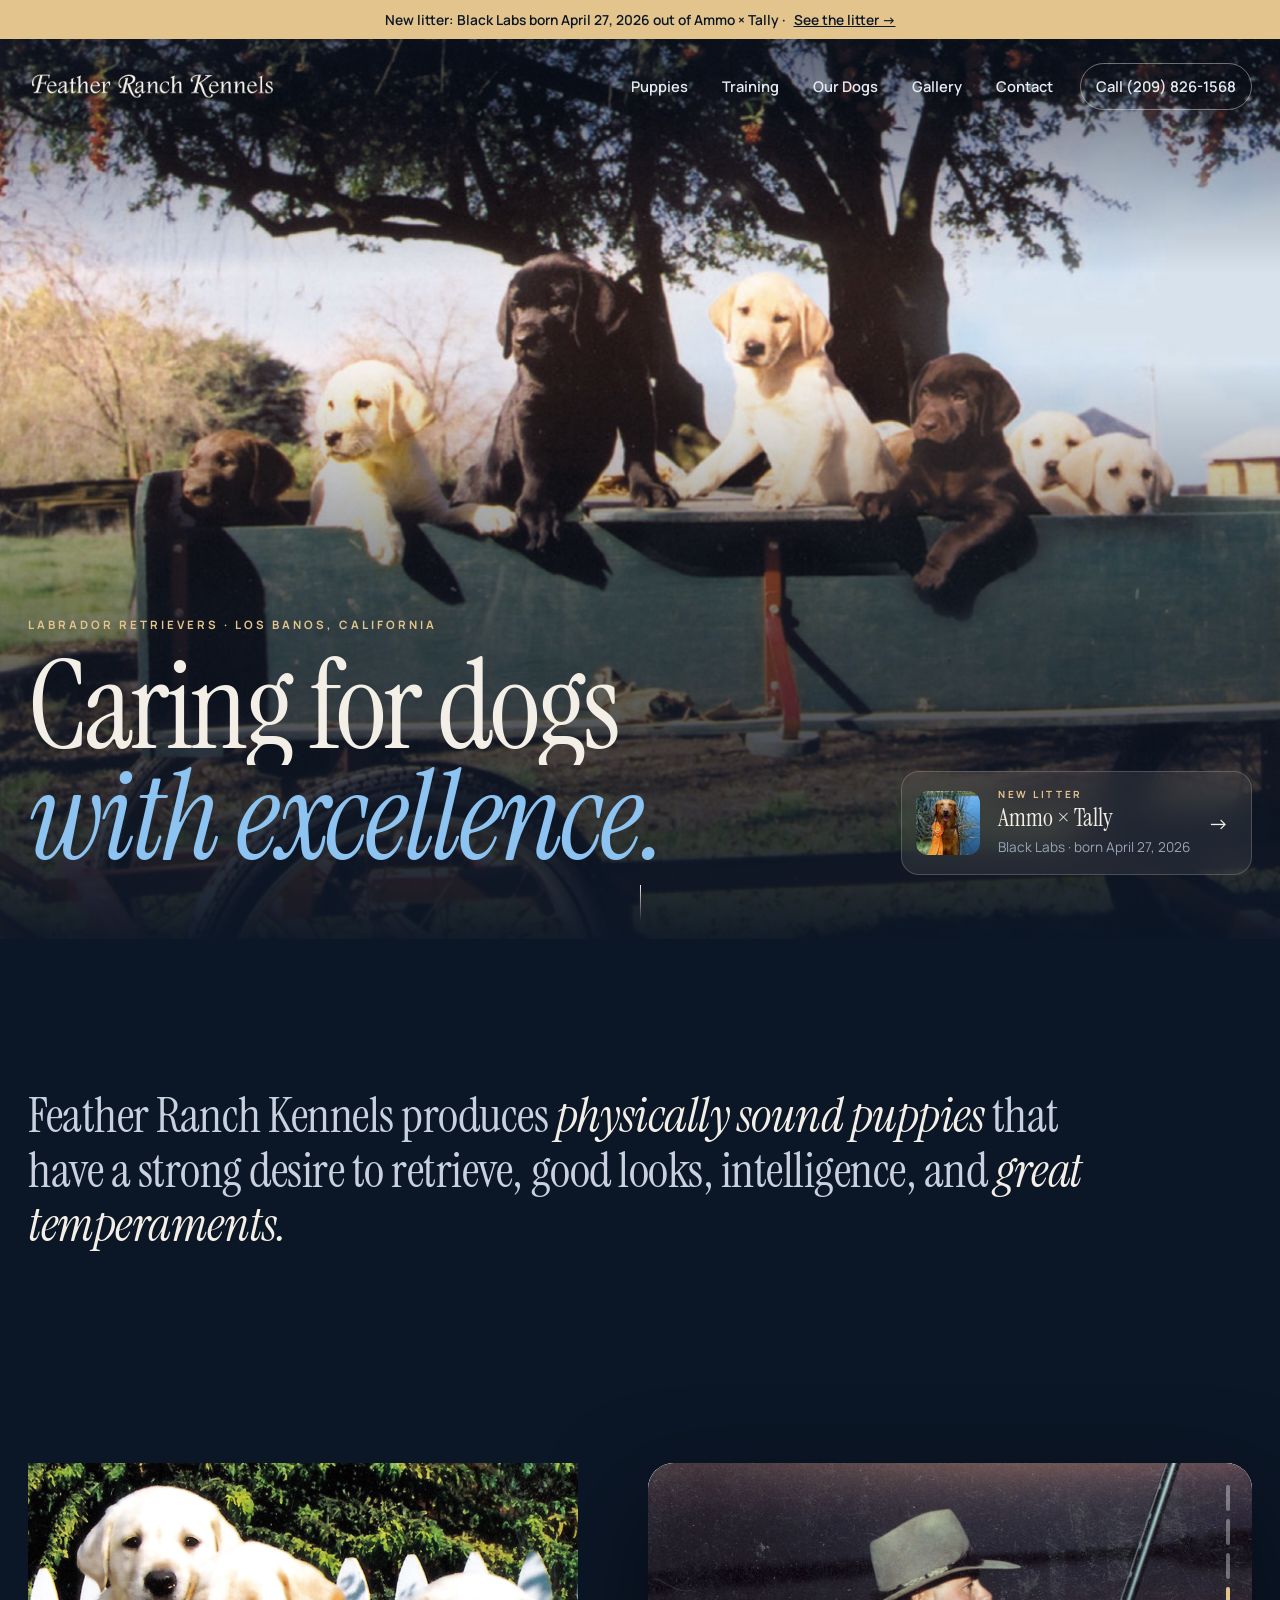
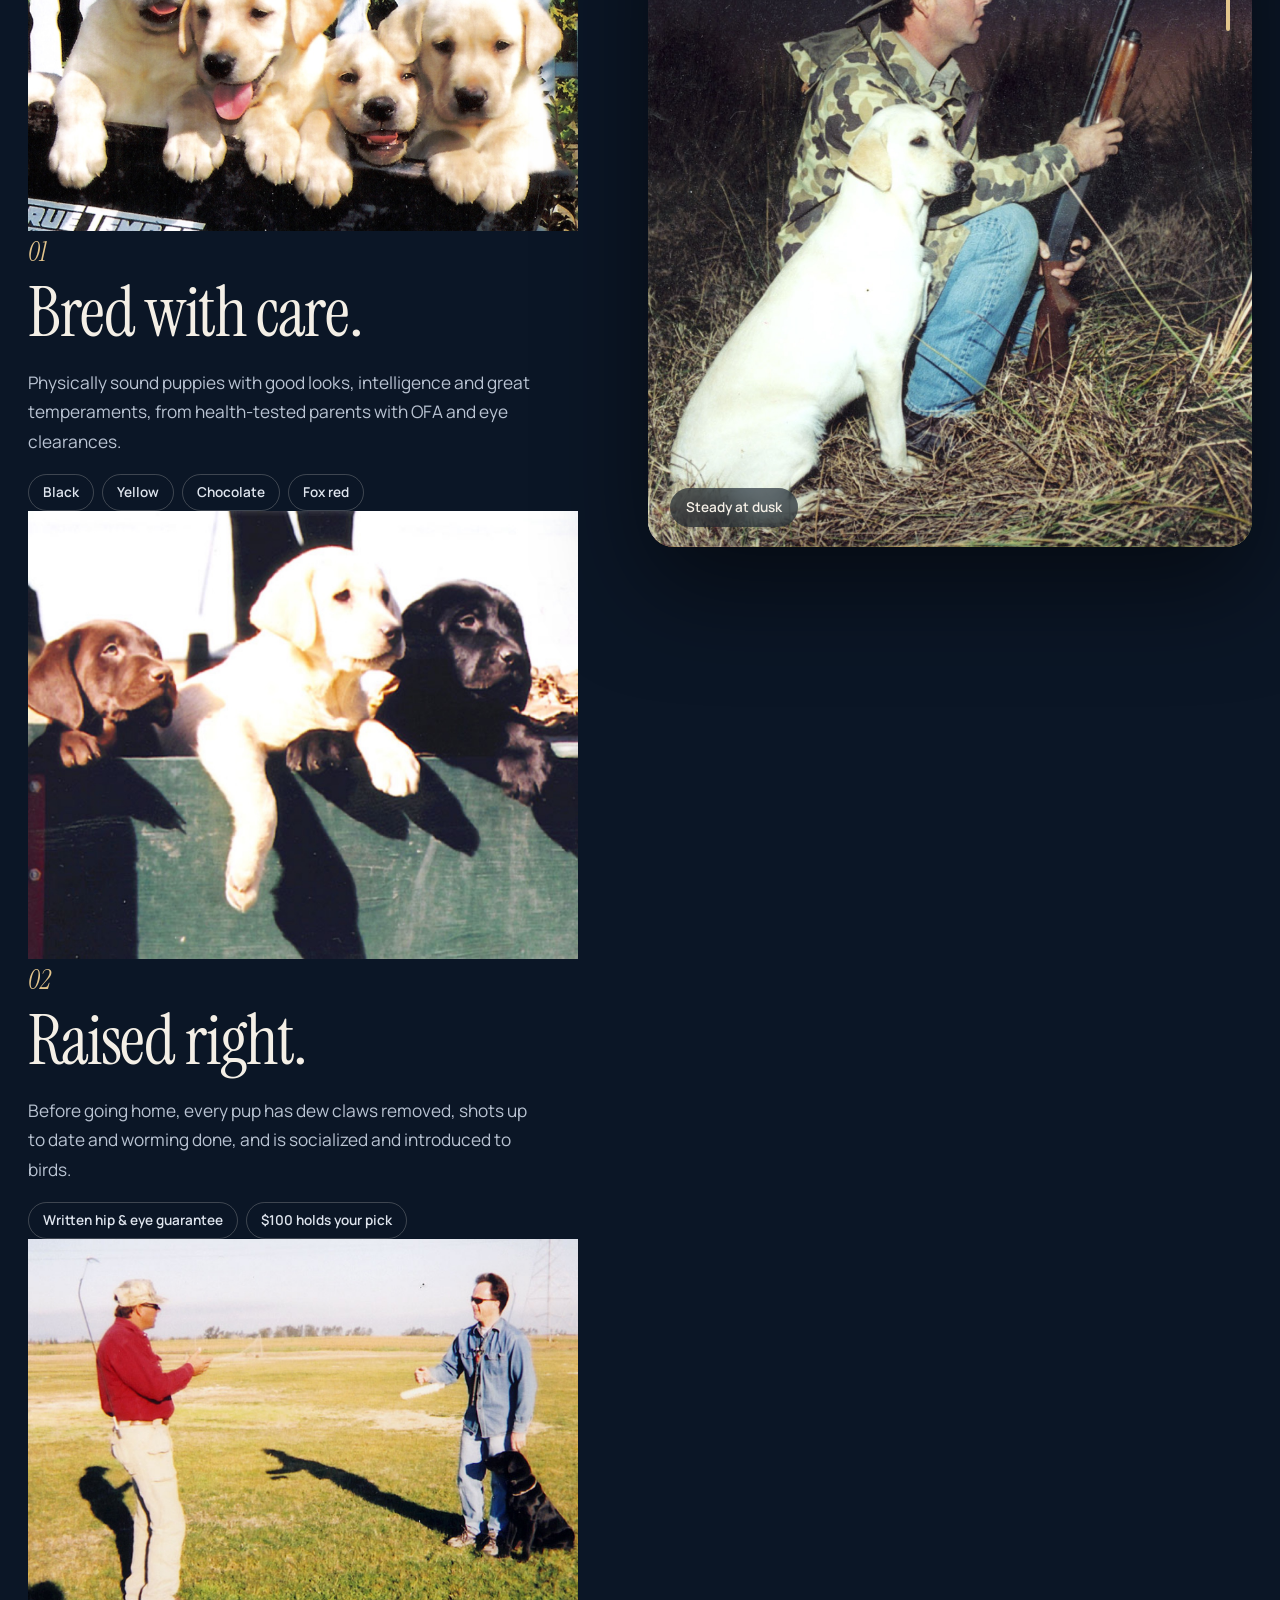
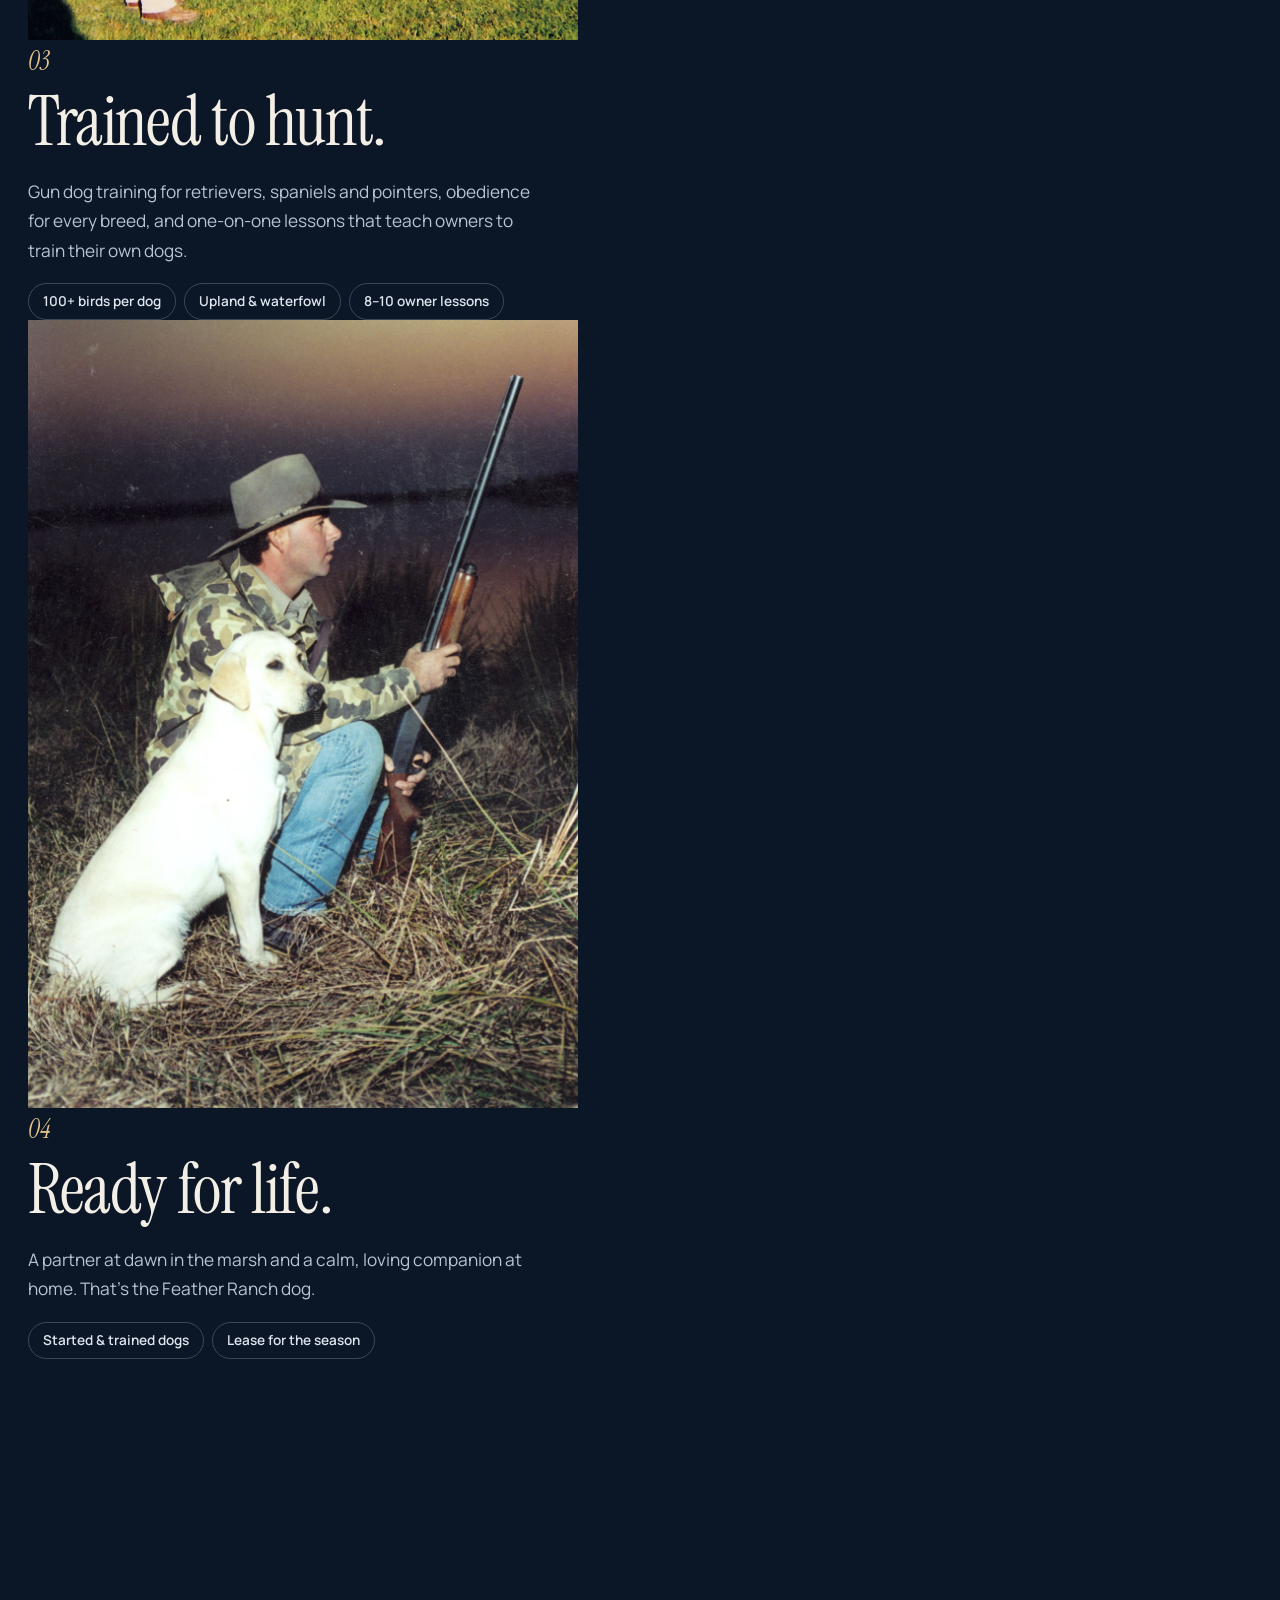
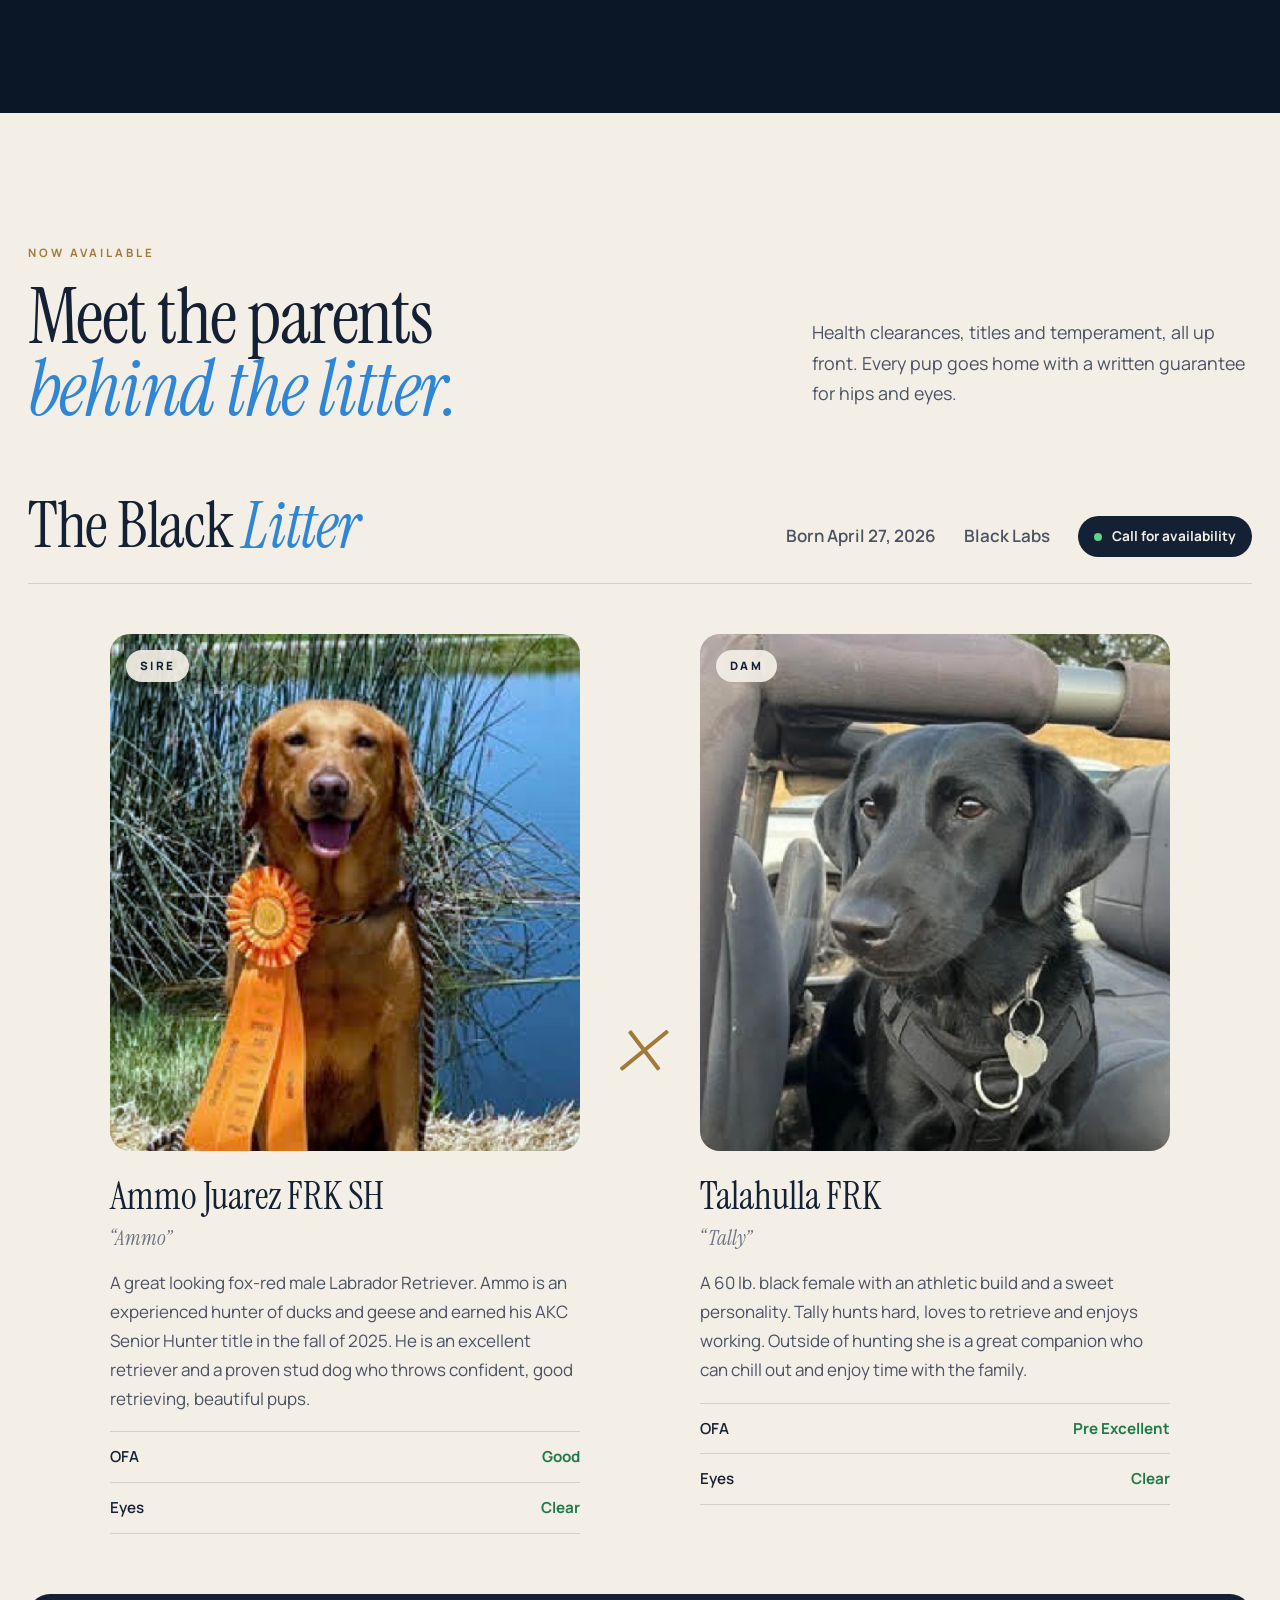
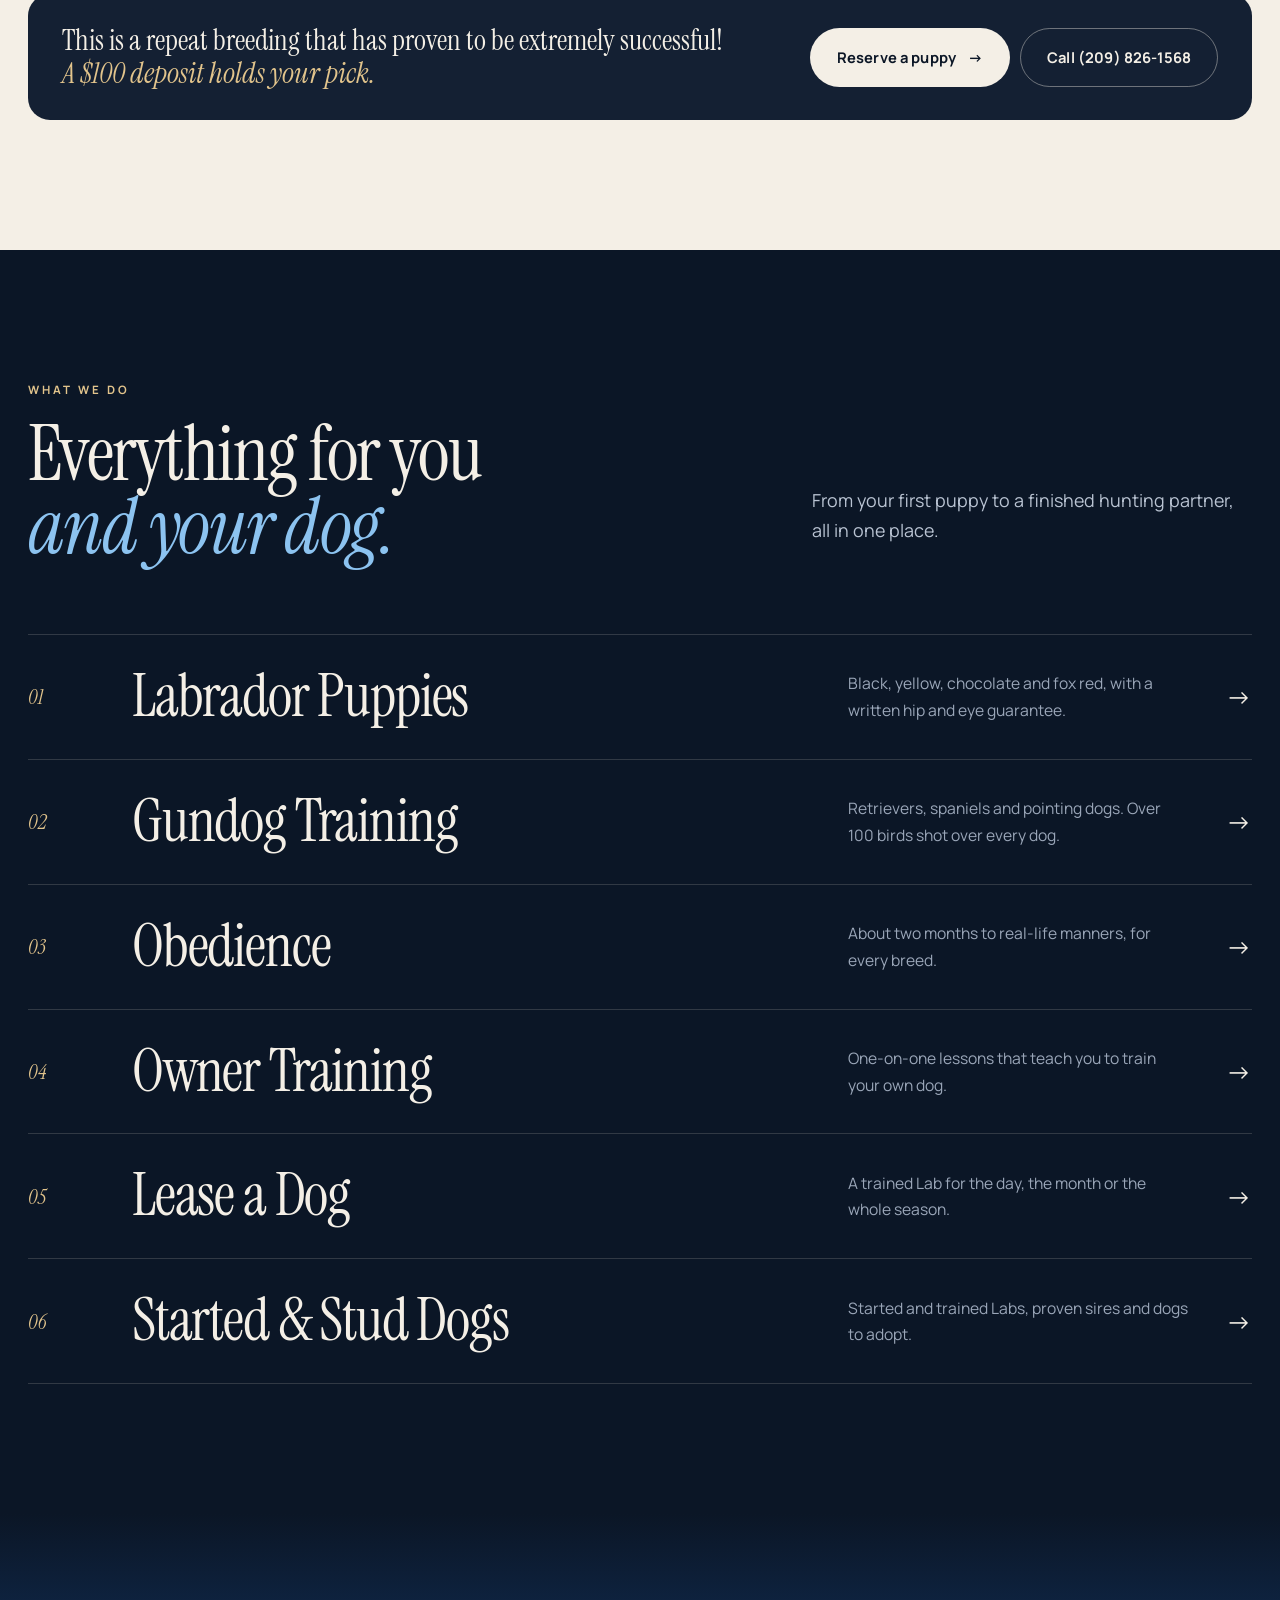
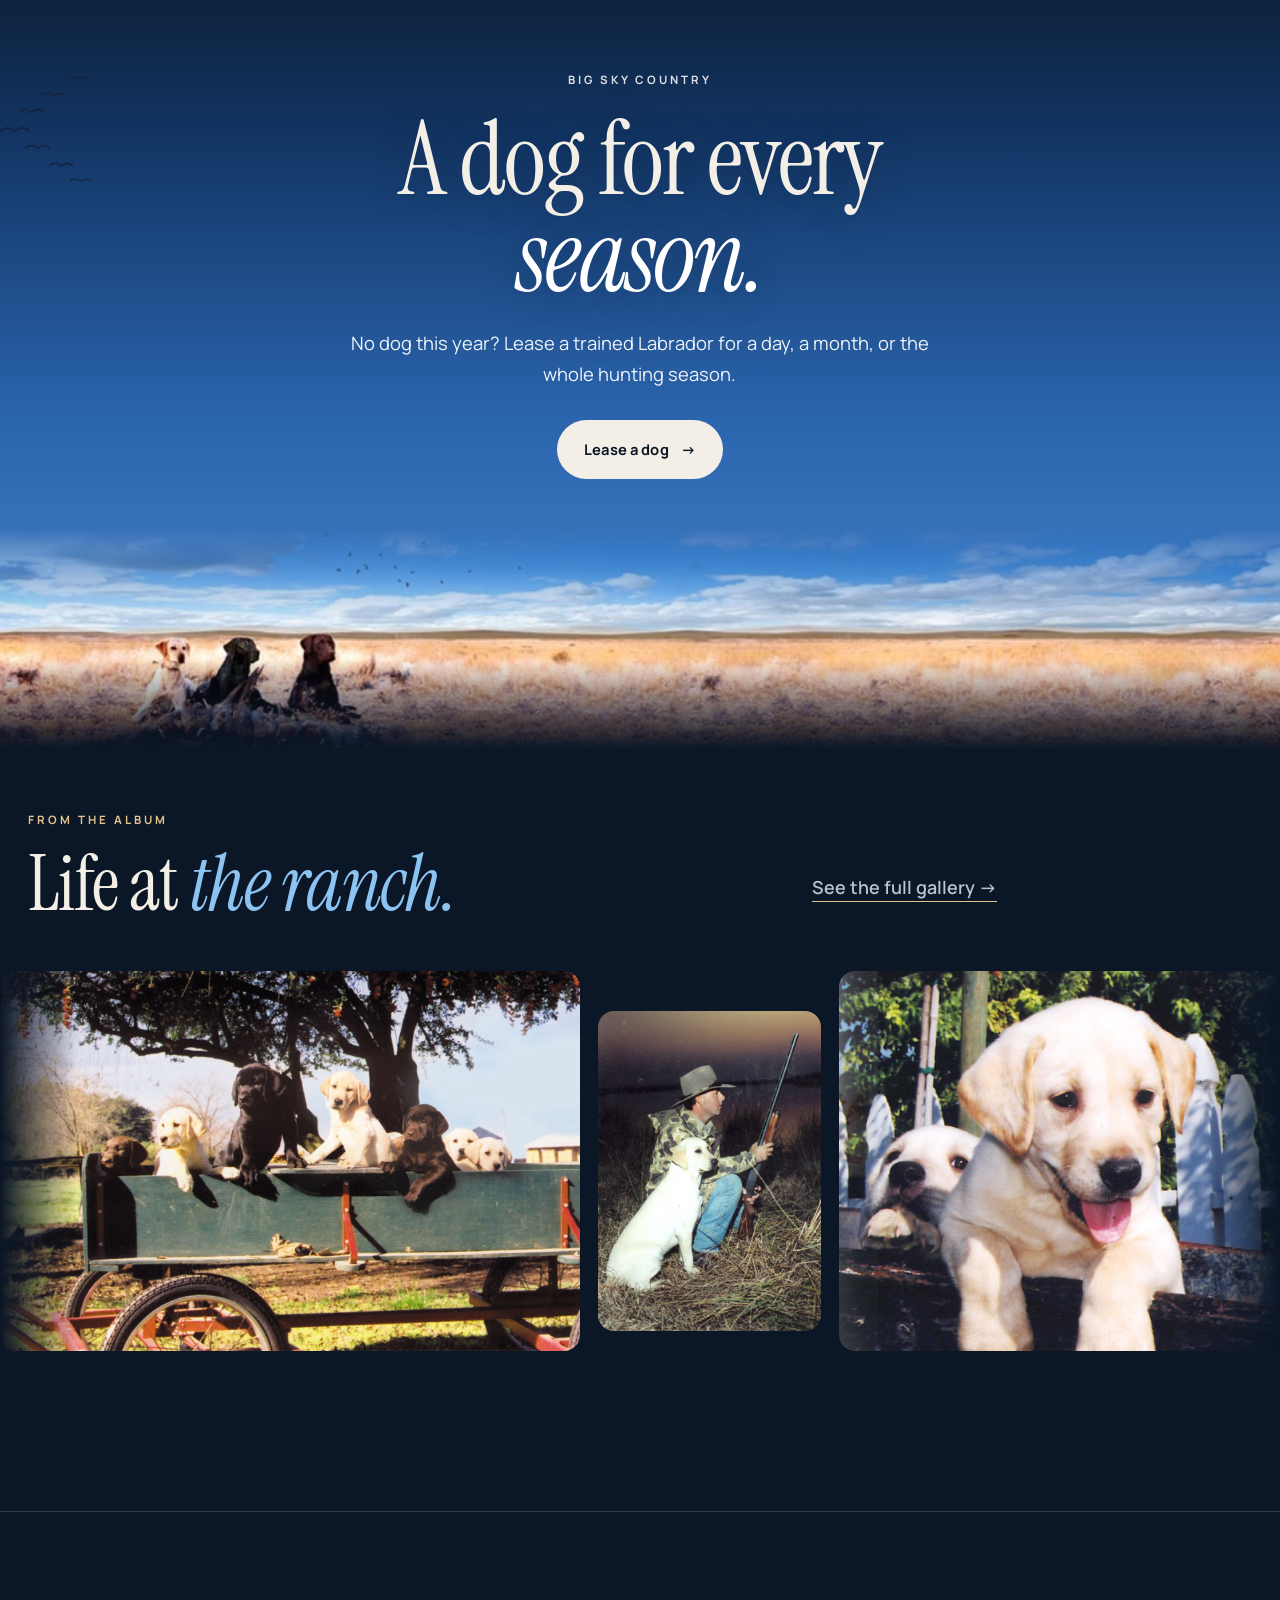
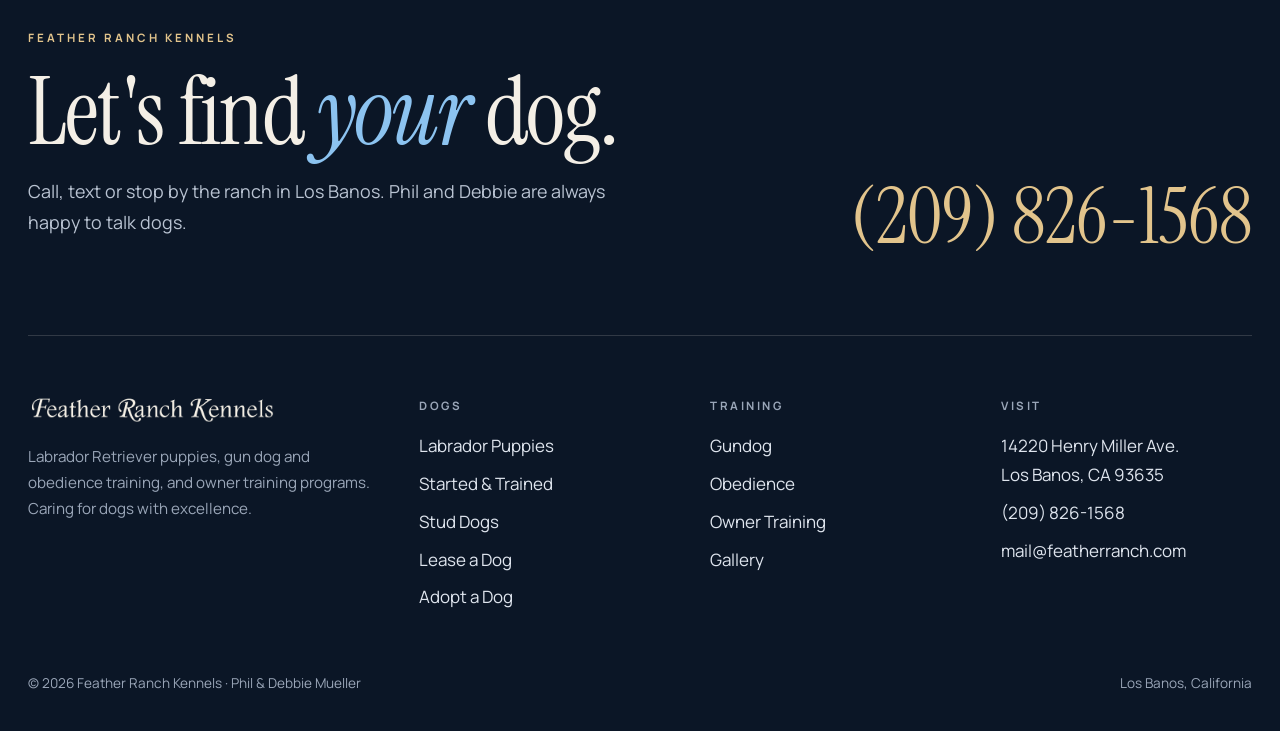
==== commit 81c3426e: "Update index.html" ====
--- a/index.html
+++ b/index.html
@@ -36,14 +36,14 @@
   <div class="scroll-cue" aria-hidden="true"></div>
 </section>
 
-<section class="statement wrap"><p id="statement">Phil and Debbie Mueller raise <em>sound, smart, beautiful Labs</em> with a love of the retrieve, and train them, and their owners, to be <em>partners in the field</em> and companions at home.</p></section>
+<section class="statement wrap"><p id="statement">Feather Ranch Kennels produces <em>physically sound puppies</em> that have a strong desire to retrieve, good looks, intelligence, and <em>great temperaments.</em></p></section>
 
 <section class="story wrap">
   <div class="steps">
-    <article class="step" data-i="0"><span class="num">01</span><h2>Bred with care.</h2><p>Physically sound puppies with good looks, intelligence and great temperaments, from health-tested parents with OFA and eye clearances.</p><ul class="tags"><li>Black</li><li>Yellow</li><li>Chocolate</li><li>Fox red</li></ul></article>
-    <article class="step" data-i="1"><span class="num">02</span><h2>Raised right.</h2><p>Before going home, every pup has dew claws removed, shots up to date and worming done, and is socialized and introduced to birds.</p><ul class="tags"><li>Written hip &amp; eye guarantee</li><li>$100 holds your pick</li></ul></article>
-    <article class="step" data-i="2"><span class="num">03</span><h2>Trained to hunt.</h2><p>Gun dog training for retrievers, spaniels and pointers, obedience for every breed, and one-on-one lessons that teach owners to train their own dogs.</p><ul class="tags"><li>100+ birds per dog</li><li>Upland &amp; waterfowl</li><li>8–10 owner lessons</li></ul></article>
-    <article class="step" data-i="3"><span class="num">04</span><h2>Ready for life.</h2><p>A partner at dawn in the marsh and a calm, loving companion at home. That's the Feather Ranch dog.</p><ul class="tags"><li>Started &amp; trained dogs</li><li>Lease for the season</li></ul></article>
+    <article class="step" data-i="0"><img class="step-photo" src="images/yellow-pups-fence.jpg" alt="" loading="lazy" style="object-position:center 35%"><span class="num">01</span><h2>Bred with care.</h2><p>Physically sound puppies with good looks, intelligence and great temperaments, from health-tested parents with OFA and eye clearances.</p><ul class="tags"><li>Black</li><li>Yellow</li><li>Chocolate</li><li>Fox red</li></ul></article>
+    <article class="step" data-i="1"><img class="step-photo" src="images/puppy-2.jpg" alt="" loading="lazy" style="object-position:center"><span class="num">02</span><h2>Raised right.</h2><p>Before going home, every pup has dew claws removed, shots up to date and worming done, and is socialized and introduced to birds.</p><ul class="tags"><li>Written hip &amp; eye guarantee</li><li>$100 holds your pick</li></ul></article>
+    <article class="step" data-i="2"><img class="step-photo" src="images/ownertrain-1.jpg" alt="" loading="lazy" style="object-position:center"><span class="num">03</span><h2>Trained to hunt.</h2><p>Gun dog training for retrievers, spaniels and pointers, obedience for every breed, and one-on-one lessons that teach owners to train their own dogs.</p><ul class="tags"><li>100+ birds per dog</li><li>Upland &amp; waterfowl</li><li>8–10 owner lessons</li></ul></article>
+    <article class="step" data-i="3"><img class="step-photo" src="images/marsh-yellow-lab.jpg" alt="" loading="lazy" style="object-position:center 55%"><span class="num">04</span><h2>Ready for life.</h2><p>A partner at dawn in the marsh and a calm, loving companion at home. That's the Feather Ranch dog.</p><ul class="tags"><li>Started &amp; trained dogs</li><li>Lease for the season</li></ul></article>
   </div>
   <div class="stage" aria-hidden="true">
     <div class="progress"><i class="on"></i><i></i><i></i><i></i></div>
--- a/styles.css
+++ b/styles.css
@@ -1,390 +1,440 @@
 :root {
-  --blue: #1a6fbf;
-  --blue-dark: #12559a;
-  --navy: #0a2651;
-  --navy-2: #0f3268;
-  --gold: #c9a15b;
-  --gold-soft: #f3e7cf;
-  --cream: #faf7f0;
-  --paper: #ffffff;
-  --ink: #1c2333;
-  --muted: #5b6475;
-  --line: #e6e1d6;
-  --radius: 18px;
-  --shadow: 0 10px 30px rgba(10, 38, 81, 0.10);
-  --shadow-lg: 0 24px 60px rgba(10, 38, 81, 0.18);
-  --serif: "Fraunces", Georgia, "Times New Roman", serif;
-  --sans: "Inter", system-ui, -apple-system, "Segoe UI", sans-serif;
-  --wrap: 1180px;
-}
-
+  --night: #0b1626;
+  --night-2: #0f1e33;
+  --navy: #10264a;
+  --blue: #2f86d6;
+  --sky: #8cc3f0;
+  --wheat: #e2c48c;
+  --cream: #f4efe6;
+  --paper: #efe8db;
+  --ink: #142033;
+  --dim: #9aa6b8;
+  --soft: #b9c3d2;
+  --line: rgba(244, 239, 230, .16);
+  --line-dark: rgba(20, 32, 51, .14);
+  --display: "Instrument Serif", Georgia, serif;
+  --sans: "Manrope", system-ui, -apple-system, sans-serif;
+  --ease: cubic-bezier(.2, .8, .2, 1);
+}
 * { box-sizing: border-box; }
 html { scroll-behavior: smooth; }
-body {
-  margin: 0;
-  background: var(--cream);
-  color: var(--ink);
-  font-family: var(--sans);
-  font-size: 17px;
-  line-height: 1.65;
-  -webkit-font-smoothing: antialiased;
-}
-img { max-width: 100%; display: block; }
-a { color: var(--blue); }
-h1, h2, h3, h4 { font-family: var(--serif); color: var(--navy); line-height: 1.15; margin: 0 0 .5em; font-weight: 600; letter-spacing: -0.01em; }
-h1 { font-size: clamp(2.3rem, 5.4vw, 4rem); }
-h2 { font-size: clamp(1.8rem, 3.6vw, 2.7rem); }
-h3 { font-size: 1.35rem; }
+body { margin: 0; background: var(--night); color: var(--cream); font-family: var(--sans); font-size: 17px; line-height: 1.7; -webkit-font-smoothing: antialiased; }
+img { display: block; max-width: 100%; }
+a { color: inherit; }
+::selection { background: var(--wheat); color: var(--night); }
+:focus-visible { outline: 2px solid var(--wheat); outline-offset: 3px; }
+.wrap { width: min(1320px, 100% - 56px); margin-inline: auto; }
+@media (max-width: 600px) { .wrap { width: calc(100% - 32px); } }
+.label { font-size: .72rem; letter-spacing: .26em; text-transform: uppercase; font-weight: 700; color: var(--wheat); display: inline-block; }
+.skip { position: absolute; left: -999px; top: 0; z-index: 100; background: var(--cream); color: var(--night); padding: 10px 16px; }
+.skip:focus { left: 10px; top: 10px; }
+h1, h2, h3 { font-family: var(--display); font-weight: 400; letter-spacing: -.02em; margin: 0; line-height: .95; }
+h2 { font-size: clamp(2.8rem, 6vw, 5.6rem); }
+h2 i, h1 i { color: var(--sky); }
 p { margin: 0 0 1em; }
-.wrap { width: min(var(--wrap), 100% - 32px); margin-inline: auto; }
-.eyebrow { font-family: var(--sans); font-size: .78rem; letter-spacing: .16em; text-transform: uppercase; color: var(--gold); font-weight: 700; margin-bottom: .7em; display: inline-block; }
-.lead { font-size: 1.15rem; color: var(--muted); max-width: 62ch; }
-.center { text-align: center; }
-.center .lead { margin-inline: auto; }
-.skip { position: absolute; left: -999px; top: 0; background: var(--navy); color: #fff; padding: 10px 16px; z-index: 100; }
-.skip:focus { left: 8px; top: 8px; }
-:focus-visible { outline: 3px solid var(--gold); outline-offset: 3px; }
+.lede { font-size: 1.12rem; color: var(--soft); max-width: 34em; }
 
 /* Buttons */
-.btn { display: inline-flex; align-items: center; gap: .5em; padding: .85em 1.5em; border-radius: 999px; font-weight: 600; font-size: .98rem; text-decoration: none; border: 2px solid transparent; cursor: pointer; transition: transform .15s ease, background .15s ease, box-shadow .15s ease; font-family: var(--sans); }
-.btn:hover { transform: translateY(-1px); }
-.btn-primary { background: var(--blue); color: #fff; box-shadow: 0 8px 20px rgba(26, 111, 191, .3); }
-.btn-primary:hover { background: var(--blue-dark); }
-.btn-gold { background: var(--gold); color: var(--navy); }
-.btn-gold:hover { background: #d8b16b; }
-.btn-ghost { border-color: rgba(255,255,255,.7); color: #fff; }
-.btn-ghost:hover { background: rgba(255,255,255,.12); }
-.btn-outline { border-color: var(--blue); color: var(--blue); background: transparent; }
-.btn-outline:hover { background: var(--blue); color: #fff; }
-.btn svg { width: 18px; height: 18px; }
-
-/* Top bar + header */
-.topbar { background: var(--navy); color: #cfd8ea; font-size: .86rem; }
-.topbar .wrap { display: flex; justify-content: space-between; gap: 16px; padding: 8px 0; flex-wrap: wrap; }
-.topbar a { color: #fff; text-decoration: none; }
-.topbar span + span::before { content: "·"; margin: 0 10px; color: var(--gold); }
-.site-header { position: sticky; top: 0; z-index: 50; background: rgba(255,255,255,.96); backdrop-filter: blur(10px); border-bottom: 1px solid var(--line); }
-.site-header .wrap { display: flex; align-items: center; justify-content: space-between; gap: 20px; height: 76px; }
-.brand img { height: 34px; width: auto; }
+.btn { display: inline-flex; align-items: center; gap: 12px; padding: 16px 26px; border-radius: 999px; text-decoration: none; font-weight: 700; font-size: .92rem; letter-spacing: .01em; border: 1px solid transparent; cursor: pointer; font-family: var(--sans); transition: background .3s, color .3s, border-color .3s; }
+.btn span { transition: transform .3s var(--ease); }
+.btn:hover span { transform: translateX(4px); }
+.btn-cream { background: var(--cream); color: var(--night); }
+.btn-cream:hover { background: var(--wheat); }
+.btn-ghost { border-color: rgba(244,239,230,.4); color: var(--cream); }
+.btn-ghost:hover { background: var(--cream); color: var(--night); }
+.btn-night { background: var(--night); color: var(--cream); }
+.btn-night:hover { background: var(--navy); }
+.btn-outline-dark { border-color: rgba(20,32,51,.3); color: var(--ink); }
+.btn-outline-dark:hover { background: var(--ink); color: var(--cream); }
+.link-line { text-decoration: none; border-bottom: 1px solid var(--wheat); padding-bottom: 2px; font-weight: 600; }
+
+/* Header */
+.announce { position: relative; z-index: 31; background: var(--wheat); color: var(--night); text-align: center; font-size: .86rem; font-weight: 600; padding: 8px 16px; }
+.announce a { margin-left: 6px; }
+header.site { position: fixed; left: 0; right: 0; top: 0; z-index: 30; padding: 24px 0; transition: background .4s, padding .4s, top .3s; }
+body.has-announce header.site { top: var(--ann-h, 38px); }
+body.has-announce header.site.solid, body.menu-open header.site { top: 0; }
+header.site.solid { background: rgba(11, 22, 38, .84); backdrop-filter: blur(14px); -webkit-backdrop-filter: blur(14px); padding: 13px 0; }
+header.site .wrap { display: flex; align-items: center; justify-content: space-between; gap: 24px; }
+.brand img { height: 30px; width: auto; }
 .nav { display: flex; align-items: center; gap: 4px; }
-.nav a { color: var(--navy); text-decoration: none; font-weight: 500; padding: 8px 14px; border-radius: 999px; font-size: .96rem; }
-.nav a:hover { background: var(--cream); }
-.nav a[aria-current="page"] { color: var(--blue); background: #eaf2fb; }
-.nav .btn { margin-left: 10px; padding: .6em 1.2em; color: #fff; }
-.nav .btn:hover { background: var(--blue-dark); }
-.menu-btn { display: none; background: none; border: 0; padding: 10px; cursor: pointer; color: var(--navy); }
-.menu-btn svg { width: 28px; height: 28px; }
-
+.nav a { text-decoration: none; font-weight: 600; font-size: .92rem; padding: 10px 15px; border-radius: 999px; color: #e6ebf3; transition: background .25s; }
+.nav a:hover { background: rgba(255,255,255,.1); }
+.nav a[aria-current="page"] { color: var(--wheat); }
+.nav a.call { white-space: nowrap; border: 1px solid rgba(255,255,255,.4); margin-left: 8px; }
+.nav a.call:hover { background: var(--cream); color: var(--night); }
+.menu-btn { display: none; background: none; border: 0; color: var(--cream); cursor: pointer; padding: 8px; font: inherit; font-weight: 700; font-size: .78rem; letter-spacing: .2em; text-transform: uppercase; align-items: center; gap: 10px; }
+.menu-btn i { width: 26px; height: 10px; position: relative; display: inline-block; }
+.menu-btn i::before, .menu-btn i::after { content: ""; position: absolute; left: 0; right: 0; height: 1.5px; background: currentColor; transition: transform .35s var(--ease), top .35s; }
+.menu-btn i::before { top: 0; } .menu-btn i::after { top: 8px; }
+.menu-open .menu-btn i::before { top: 4px; transform: rotate(45deg); }
+.menu-open .menu-btn i::after { top: 4px; transform: rotate(-45deg); }
+.overlay-menu { position: fixed; inset: 0; z-index: 29; background: var(--night); display: flex; flex-direction: column; justify-content: center; padding: 90px 28px 40px; clip-path: inset(0 0 100% 0); transition: clip-path .7s cubic-bezier(.7,0,.2,1), visibility 0s .7s; visibility: hidden; }
+.menu-open .overlay-menu { clip-path: inset(0 0 0 0); visibility: visible; transition: clip-path .7s cubic-bezier(.7,0,.2,1); }
+.overlay-menu a { font-family: var(--display); font-size: clamp(2.6rem, 11vw, 4rem); line-height: 1.12; text-decoration: none; color: var(--cream); }
+.overlay-menu a[aria-current="page"] { color: var(--wheat); font-style: italic; }
+.overlay-menu .meta { margin-top: 34px; color: var(--dim); font-size: .95rem; line-height: 1.6; }
+.overlay-menu .meta a { font-family: var(--sans); font-size: 1rem; color: var(--cream); }
 @media (max-width: 960px) {
-  .topbar .hide-sm { display: none; }
-  .menu-btn { display: block; }
-  .nav { position: absolute; top: 76px; left: 0; right: 0; background: #fff; flex-direction: column; align-items: stretch; padding: 12px 16px 20px; border-bottom: 1px solid var(--line); box-shadow: var(--shadow); display: none; }
-  .nav.open { display: flex; }
-  .nav a { padding: 14px 12px; font-size: 1.05rem; }
-  .nav .btn { margin: 10px 0 0; justify-content: center; }
-  .brand img { height: 26px; }
-}
-
-/* Hero */
-.hero { position: relative; min-height: min(88vh, 760px); display: grid; align-items: center; color: #fff; overflow: hidden; }
-.hero-bg { position: absolute; inset: 0; }
-.hero-bg img { width: 100%; height: 100%; object-fit: cover; object-position: center 40%; }
-.hero::after { content: ""; position: absolute; inset: 0; background: linear-gradient(90deg, rgba(8, 26, 56, .86) 0%, rgba(8, 26, 56, .55) 45%, rgba(8, 26, 56, .1) 100%); }
-.hero .wrap { position: relative; z-index: 1; padding: 90px 0; }
-.hero h1 { color: #fff; max-width: 15ch; }
-.hero p { font-size: 1.2rem; max-width: 46ch; color: #e7ecf5; }
-.hero .tagline { font-family: var(--serif); font-style: italic; color: var(--gold); font-size: 1.3rem; margin-bottom: .6em; }
-.hero-actions { display: flex; gap: 12px; flex-wrap: wrap; margin-top: 1.6em; }
-.page-hero { position: relative; color: #fff; padding: 120px 0 80px; overflow: hidden; }
-.page-hero img { position: absolute; inset: 0; width: 100%; height: 100%; object-fit: cover; }
-.page-hero::after { content: ""; position: absolute; inset: 0; background: linear-gradient(180deg, rgba(8,26,56,.35), rgba(8,26,56,.85)); }
-.page-hero .wrap { position: relative; z-index: 1; }
-.page-hero h1 { color: #fff; }
-.page-hero p { color: #e7ecf5; font-size: 1.15rem; max-width: 56ch; }
-.crumbs { font-size: .85rem; color: #cfd8ea; margin-bottom: 10px; }
-.crumbs a { color: #fff; }
-
-/* Trust strip */
-.trust { background: #fff; border-bottom: 1px solid var(--line); }
-.trust .wrap { display: grid; grid-template-columns: repeat(4, 1fr); gap: 0; }
-.trust-item { display: flex; gap: 14px; align-items: center; padding: 26px 18px; }
-.trust-item + .trust-item { border-left: 1px solid var(--line); }
-.trust-item svg { flex: none; width: 40px; height: 40px; color: var(--blue); background: #eaf2fb; border-radius: 12px; padding: 9px; }
-.trust-item strong { display: block; color: var(--navy); font-size: .98rem; line-height: 1.3; }
-.trust-item span { font-size: .85rem; color: var(--muted); line-height: 1.35; display: block; }
-@media (max-width: 900px) { .trust .wrap { grid-template-columns: 1fr 1fr; } .trust-item:nth-child(3) { border-left: 0; } .trust-item:nth-child(n+3) { border-top: 1px solid var(--line); } }
-@media (max-width: 520px) { .trust .wrap { grid-template-columns: 1fr; } .trust-item + .trust-item { border-left: 0; border-top: 1px solid var(--line); } .trust-item { padding: 18px 4px; } }
-
-/* Sections */
-section { padding: 96px 0; }
-.section-white { background: #fff; }
-.section-navy { background: var(--navy); color: #dfe6f2; }
-.section-navy h2, .section-navy h3 { color: #fff; }
-.section-head { margin-bottom: 48px; }
-.split { display: grid; grid-template-columns: 1.05fr 1fr; gap: 64px; align-items: center; }
-.split.reverse > :first-child { order: 2; }
-@media (max-width: 900px) { section { padding: 68px 0; } .split { grid-template-columns: 1fr; gap: 36px; } .split.reverse > :first-child { order: 0; } }
-
-/* Photo stacks */
-.photo-stack { position: relative; padding: 0 0 60px 40px; }
-.photo-stack img { border-radius: var(--radius); box-shadow: var(--shadow-lg); width: 100%; aspect-ratio: 4/3; object-fit: cover; }
-.photo-stack img + img { position: absolute; width: 48%; left: 0; bottom: 0; aspect-ratio: 1; border: 6px solid #fff; }
-.badge-float { position: absolute; right: -10px; top: 24px; background: var(--gold); color: var(--navy); font-weight: 700; padding: 14px 18px; border-radius: 14px; box-shadow: var(--shadow); font-size: .9rem; line-height: 1.25; text-align: center; }
-.badge-float b { display: block; font-family: var(--serif); font-size: 1.7rem; }
-@media (max-width: 600px) { .photo-stack { padding: 0 0 40px 20px; } .badge-float { right: 0; } }
-
-/* Cards */
-.cards { display: grid; grid-template-columns: repeat(auto-fill, minmax(320px, 1fr)); gap: 24px; }
-@media (max-width: 400px) { .cards { grid-template-columns: 1fr; } }
-.card { background: #fff; border-radius: var(--radius); overflow: hidden; box-shadow: var(--shadow); display: flex; flex-direction: column; text-decoration: none; color: inherit; transition: transform .2s ease, box-shadow .2s ease; border: 1px solid var(--line); }
-a.card:hover { transform: translateY(-4px); box-shadow: var(--shadow-lg); }
-.card-img { aspect-ratio: 16/11; overflow: hidden; }
-.card-img img { width: 100%; height: 100%; object-fit: cover; transition: transform .5s ease; }
-a.card:hover .card-img img { transform: scale(1.05); }
-.card-body { padding: 24px 24px 26px; display: flex; flex-direction: column; flex: 1; }
-.card-body p { color: var(--muted); font-size: .96rem; flex: 1; }
-.card-link { font-weight: 600; color: var(--blue); display: inline-flex; gap: 6px; align-items: center; }
-.card-link::after { content: "→"; transition: transform .2s; }
-a.card:hover .card-link::after { transform: translateX(4px); }
-
-/* Panorama band */
-.band { position: relative; min-height: 360px; display: grid; place-items: center; text-align: center; overflow: hidden; padding: 70px 0; }
-.band > img { position: absolute; inset: 0; width: 100%; height: 100%; object-fit: cover; object-position: 12% 60%; }
-.band::after { content: ""; position: absolute; inset: 0; background: linear-gradient(180deg, rgba(10,38,81,.2), rgba(10,38,81,.65)); }
-.band .wrap { position: relative; z-index: 1; color: #fff; }
-.band blockquote { margin: 0 auto; font-family: var(--serif); font-style: italic; font-size: clamp(1.8rem, 4vw, 3rem); max-width: 20ch; line-height: 1.2; text-shadow: 0 2px 20px rgba(0,0,0,.35); }
-.band cite { display: block; margin-top: 14px; font-style: normal; font-size: .85rem; letter-spacing: .16em; text-transform: uppercase; color: var(--gold-soft); }
+  .nav a:not(.call) { display: none; }
+  .menu-btn { display: inline-flex; }
+  .brand img { height: 24px; }
+  .nav a.call { padding: 8px 14px; font-size: .82rem; }
+}
+@media (max-width: 440px) { .nav a.call .callnum { display: none; } .menu-btn b { display: none; } }
+
+/* Home hero */
+.hero { position: relative; height: 100vh; height: 100svh; min-height: 640px; overflow: hidden; }
+.hero-media { position: absolute; inset: 0; }
+.hero-media img { width: 100%; height: 100%; object-fit: cover; object-position: center 42%; animation: drift 22s ease-out forwards; transform-origin: 60% 40%; }
+@keyframes drift { from { transform: scale(1.18); } to { transform: scale(1.02); } }
+.hero::after, .page-hero::after { content: ""; position: absolute; inset: 0; background: linear-gradient(180deg, rgba(11,22,38,.6) 0%, rgba(11,22,38,0) 26%), linear-gradient(0deg, rgba(11,22,38,.97) 0%, rgba(11,22,38,.55) 36%, rgba(11,22,38,0) 64%); pointer-events: none; }
+.hero-copy { position: absolute; z-index: 2; left: 0; right: 0; bottom: 64px; }
+.hero-copy .wrap { display: grid; grid-template-columns: 1fr auto; align-items: end; gap: 40px; }
+.hero .label { margin-bottom: 20px; display: block; }
+.hero h1 { font-size: clamp(3.6rem, 9.6vw, 9.4rem); line-height: .86; letter-spacing: -.025em; }
+.rise { display: block; overflow: hidden; padding-bottom: .04em; }
+.rise > span { display: inline-block; transform: translateY(105%); animation: rise 1.2s var(--ease) forwards; }
+.rise:nth-child(2) > span { animation-delay: .15s; }
+@keyframes rise { to { transform: none; } }
+.now { display: flex; gap: 18px; align-items: center; text-decoration: none; background: rgba(244,239,230,.08); border: 1px solid rgba(244,239,230,.2); backdrop-filter: blur(16px); -webkit-backdrop-filter: blur(16px); padding: 14px 22px 14px 14px; border-radius: 18px; max-width: 380px; opacity: 0; animation: fadein 1s .9s forwards; transition: background .3s; }
+.now:hover { background: rgba(244,239,230,.16); }
+.now img { width: 64px; height: 64px; border-radius: 12px; object-fit: cover; object-position: center 25%; }
+.now .label { margin: 0 0 2px; font-size: .62rem; }
+.now b { display: block; font-family: var(--display); font-weight: 400; font-size: 1.5rem; line-height: 1.1; }
+.now small { color: var(--dim); font-size: .85rem; }
+.now .arrow { margin-left: auto; font-size: 1.3rem; transition: transform .3s; }
+.now:hover .arrow { transform: translateX(4px); }
+@keyframes fadein { to { opacity: 1; } }
+.scroll-cue { position: absolute; z-index: 2; left: 50%; bottom: 18px; width: 1px; height: 36px; background: linear-gradient(var(--cream), transparent); animation: cue 2s infinite; }
+@keyframes cue { 0% { transform: scaleY(0); transform-origin: top; } 50% { transform: scaleY(1); transform-origin: top; } 51% { transform-origin: bottom; } 100% { transform: scaleY(0); transform-origin: bottom; } }
+@media (max-width: 900px) { .hero-copy .wrap { grid-template-columns: 1fr; gap: 26px; } .hero-copy { bottom: 40px; } }
+
+/* Page hero */
+.page-hero { position: relative; height: 78vh; min-height: 520px; overflow: hidden; display: flex; align-items: flex-end; }
+.page-hero > img { position: absolute; inset: 0; width: 100%; height: 100%; object-fit: cover; animation: drift 22s ease-out forwards; }
+.page-hero .wrap { position: relative; z-index: 2; padding-bottom: 64px; display: grid; grid-template-columns: 1fr minmax(0, 420px); gap: 40px; align-items: end; }
+.page-hero h1 { font-size: clamp(3.4rem, 8.6vw, 8.2rem); line-height: .88; }
+.page-hero .label { margin-bottom: 18px; display: block; }
+.page-hero p { color: #d3dae5; font-size: 1.08rem; margin: 0; }
+@media (max-width: 900px) { .page-hero .wrap { grid-template-columns: 1fr; gap: 20px; padding-bottom: 44px; } .page-hero { height: 70vh; } }
+
+/* Statement */
+.statement { padding: 150px 0 120px; }
+.statement p { font-family: var(--display); font-size: clamp(2rem, 3.8vw, 3.5rem); line-height: 1.12; letter-spacing: -.01em; max-width: 22em; margin: 0; color: #c9d1de; }
+.statement em { color: var(--cream); }
+.statement .w { opacity: .18; transition: opacity .5s; }
+.statement .w.lit { opacity: 1; }
+@media (max-width: 700px) { .statement { padding: 100px 0 70px; } }
+
+/* Story */
+.story { display: grid; grid-template-columns: 1fr 1.1fr; gap: 70px; padding-bottom: 120px; }
+.steps { padding: 10vh 0 26vh; }
+.step { min-height: 70vh; display: flex; flex-direction: column; justify-content: center; opacity: .25; transition: opacity .6s; }
+.step.active { opacity: 1; }
+.num { font-family: var(--display); font-style: italic; color: var(--wheat); font-size: 1.6rem; }
+.step h2 { font-size: clamp(3rem, 5.4vw, 5.4rem); margin: 6px 0 22px; }
+.step p { color: var(--soft); max-width: 30em; font-size: 1.08rem; margin: 0 0 18px; }
+.tags { list-style: none; padding: 0; margin: 0; display: flex; flex-wrap: wrap; gap: 8px; }
+.tags li { border: 1px solid rgba(244,239,230,.22); border-radius: 999px; padding: 6px 14px; font-size: .85rem; font-weight: 600; color: #dfe5ee; }
+.stage { position: sticky; top: 12vh; height: 76vh; border-radius: 26px; overflow: hidden; align-self: start; margin-top: 10vh; box-shadow: 0 40px 100px rgba(0,0,0,.5); }
+.stage figure { position: absolute; inset: 0; margin: 0; clip-path: inset(100% 0 0 0); transition: clip-path 1.1s cubic-bezier(.7,0,.2,1); }
+.stage figure.show, .stage figure.past { clip-path: inset(0 0 0 0); }
+.stage img { width: 100%; height: 100%; object-fit: cover; transform: scale(1.12); transition: transform 1.6s var(--ease); }
+.stage figure.show img { transform: scale(1); }
+.stage figcaption { position: absolute; left: 22px; bottom: 20px; background: rgba(11,22,38,.6); backdrop-filter: blur(10px); padding: 8px 16px; border-radius: 999px; font-size: .85rem; font-weight: 600; }
+.progress { position: absolute; right: 22px; top: 22px; display: flex; flex-direction: column; gap: 8px; z-index: 5; }
+.progress i { width: 4px; height: 26px; border-radius: 4px; background: rgba(255,255,255,.35); transition: background .4s, height .4s; }
+.progress i.on { background: var(--wheat); height: 44px; }
+@media (max-width: 900px) {
+  .story { grid-template-columns: 1fr; gap: 0; padding-bottom: 60px; }
+  .stage { top: 64px; height: 40vh; margin-top: 0; z-index: 2; border-radius: 18px; order: -1; }
+  .steps { padding: 0 0 10vh; }
+  .step { min-height: 62vh; }
+}
+
+/* Cream chapter */
+.paper { background: var(--cream); color: var(--ink); }
+.paper h2, .paper h3 { color: var(--ink); }
+.paper h2 i { color: var(--blue); }
+.paper .label { color: #a07a3c; }
+.paper .lede { color: #4a5263; }
+.chapter { padding: 130px 0; }
+@media (max-width: 700px) { .chapter { padding: 84px 0; } }
+.chapter-head { display: grid; grid-template-columns: 1fr minmax(0, 440px); gap: 40px; align-items: end; margin-bottom: 70px; }
+.chapter-head .label { display: block; margin-bottom: 18px; }
+@media (max-width: 900px) { .chapter-head { grid-template-columns: 1fr; gap: 20px; margin-bottom: 44px; } }
 
 /* Litter */
-.litter { background: #fff; border-radius: 24px; box-shadow: var(--shadow-lg); overflow: hidden; border: 1px solid var(--line); }
-.litter-head { display: flex; justify-content: space-between; align-items: center; gap: 16px; flex-wrap: wrap; padding: 26px 32px; background: linear-gradient(90deg, var(--navy), var(--navy-2)); color: #fff; }
-.litter-head h3 { color: #fff; margin: 0; font-size: 1.6rem; }
-.litter-head p { margin: 0; color: #cfd8ea; font-size: .95rem; }
-.pill { display: inline-flex; align-items: center; gap: 8px; padding: 6px 14px; border-radius: 999px; background: var(--gold); color: var(--navy); font-weight: 700; font-size: .85rem; white-space: nowrap; }
-.pill::before { content: ""; width: 8px; height: 8px; border-radius: 50%; background: #1f8f4e; box-shadow: 0 0 0 3px rgba(31,143,78,.25); }
-.pill.soldout { background: #e7e7e7; }
-.pill.soldout::before { background: #999; box-shadow: none; }
-.parents { display: grid; grid-template-columns: 1fr 1fr; }
-.parent { display: grid; grid-template-columns: 160px 1fr; gap: 22px; padding: 30px 32px; }
-.parent + .parent { border-left: 1px solid var(--line); }
-.parent img { width: 160px; height: 220px; object-fit: cover; border-radius: 14px; cursor: zoom-in; }
-.parent .role { font-size: .75rem; letter-spacing: .14em; text-transform: uppercase; font-weight: 700; color: var(--gold); }
-.parent h4 { font-size: 1.3rem; margin: 2px 0 8px; }
-.parent p { font-size: .94rem; color: var(--muted); margin-bottom: 12px; }
-.chips { display: flex; flex-wrap: wrap; gap: 6px; }
-.chip { font-size: .78rem; font-weight: 600; padding: 4px 10px; border-radius: 999px; background: #eaf2fb; color: var(--blue-dark); }
-.chip.health { background: #e7f5ec; color: #1d6b3d; }
-.chip.health::before { content: "✓ "; }
-.litter-foot { display: flex; justify-content: space-between; align-items: center; gap: 16px; flex-wrap: wrap; padding: 22px 32px; background: var(--cream); border-top: 1px solid var(--line); }
-.litter-foot p { margin: 0; font-style: italic; color: var(--navy); font-family: var(--serif); font-size: 1.1rem; }
-.litter-foot .actions { display: flex; gap: 10px; flex-wrap: wrap; }
-@media (max-width: 900px) { .parents { grid-template-columns: 1fr; } .parent + .parent { border-left: 0; border-top: 1px solid var(--line); } }
-@media (max-width: 520px) { .parent { grid-template-columns: 1fr; padding: 24px 20px; } .parent img { width: 100%; height: 300px; } .litter-head, .litter-foot { padding: 20px; } }
-
-/* Checklist + steps */
-.checklist { list-style: none; padding: 0; margin: 0 0 1.5em; display: grid; gap: 12px; }
-.checklist li { display: flex; gap: 12px; align-items: flex-start; }
-.checklist li::before { content: ""; flex: none; width: 24px; height: 24px; margin-top: 2px; border-radius: 50%; background: var(--blue) url("data:image/svg+xml,%3Csvg xmlns='http://www.w3.org/2000/svg' viewBox='0 0 24 24' fill='none' stroke='white' stroke-width='3' stroke-linecap='round' stroke-linejoin='round'%3E%3Cpath d='M5 12l5 5L20 7'/%3E%3C/svg%3E") center/14px no-repeat; }
-.steps { display: grid; grid-template-columns: repeat(4, 1fr); gap: 22px; counter-reset: step; }
-.step { background: #fff; border-radius: var(--radius); padding: 28px 24px; border: 1px solid var(--line); position: relative; }
-.step::before { counter-increment: step; content: counter(step); display: grid; place-items: center; width: 44px; height: 44px; border-radius: 50%; background: var(--navy); color: var(--gold); font-family: var(--serif); font-size: 1.3rem; font-weight: 700; margin-bottom: 16px; }
-.step h3 { font-size: 1.15rem; }
-.step p { font-size: .94rem; color: var(--muted); margin: 0; }
-@media (max-width: 900px) { .steps { grid-template-columns: 1fr 1fr; } }
-@media (max-width: 520px) { .steps { grid-template-columns: 1fr; } }
-
-.colors { display: flex; gap: 14px; flex-wrap: wrap; margin: 18px 0 26px; }
-.swatch { display: flex; align-items: center; gap: 10px; background: #fff; border: 1px solid var(--line); padding: 8px 16px 8px 8px; border-radius: 999px; font-weight: 600; color: var(--navy); font-size: .92rem; }
-.swatch i { width: 26px; height: 26px; border-radius: 50%; border: 2px solid #fff; box-shadow: 0 0 0 1px var(--line); }
+.litter-top { display: flex; justify-content: space-between; align-items: end; gap: 24px; flex-wrap: wrap; border-bottom: 1px solid var(--line-dark); padding-bottom: 26px; margin-bottom: 50px; }
+.litter-top h3 { font-size: clamp(2.6rem, 5vw, 4.4rem); }
+.litter-top h3 i { color: var(--blue); }
+.litter-meta { display: flex; gap: 28px; align-items: center; flex-wrap: wrap; font-weight: 600; color: #4a5263; }
+.status { display: inline-flex; align-items: center; gap: 10px; background: var(--ink); color: var(--cream); padding: 9px 16px; border-radius: 999px; font-size: .85rem; font-weight: 700; }
+.status::before { content: ""; width: 8px; height: 8px; border-radius: 50%; background: #5fd38d; box-shadow: 0 0 0 0 rgba(95,211,141,.6); animation: ping 2s infinite; }
+.status.sold::before { background: #9aa6b8; animation: none; }
+@keyframes ping { 70% { box-shadow: 0 0 0 10px rgba(95,211,141,0); } 100% { box-shadow: 0 0 0 0 rgba(95,211,141,0); } }
+.pair { display: grid; grid-template-columns: 1fr 120px 1fr; align-items: start; max-width: 1060px; margin: 0 auto; }
+.cross { font-family: var(--display); font-style: italic; font-size: 7rem; line-height: 1; color: #a07a3c; text-align: center; align-self: center; margin-top: -60px; }
+.parent figure { margin: 0 0 26px; position: relative; aspect-ratio: 1 / 1.1; overflow: hidden; border-radius: 20px; cursor: zoom-in; background: #ddd; }
+.parent figure img { width: 100%; height: 100%; object-fit: cover; transition: transform 1.2s var(--ease); }
+.parent figure:hover img { transform: scale(1.04); }
+.parent figure span { position: absolute; left: 16px; top: 16px; background: rgba(244,239,230,.92); color: var(--ink); border-radius: 999px; padding: 6px 14px; font-size: .72rem; letter-spacing: .2em; text-transform: uppercase; font-weight: 800; }
+.parent h4 { font-family: var(--display); font-weight: 400; font-size: 2.4rem; line-height: 1; margin: 0 0 4px; color: var(--ink); }
+.parent .call { font-family: var(--display); font-style: italic; font-size: 1.3rem; color: #6b7384; }
+.parent p { color: #4a5263; margin: 14px 0 18px; }
+.clearances { list-style: none; padding: 0; margin: 0; border-top: 1px solid var(--line-dark); }
+.clearances li { display: flex; justify-content: space-between; padding: 12px 0; border-bottom: 1px solid var(--line-dark); font-weight: 600; font-size: .95rem; }
+.clearances li b { color: #1f7a49; }
+.litter-cta { margin-top: 60px; display: flex; justify-content: space-between; align-items: center; gap: 24px; flex-wrap: wrap; background: var(--ink); color: var(--cream); border-radius: 22px; padding: 30px 34px; }
+.litter-cta p { margin: 0; font-family: var(--display); font-size: 1.8rem; line-height: 1.15; }
+.litter-cta p i { color: var(--wheat); }
+.litter-cta .acts { display: flex; gap: 10px; flex-wrap: wrap; }
+@media (max-width: 900px) { .pair { grid-template-columns: 1fr; } .cross { margin: -10px 0 10px; font-size: 5rem; } }
+.empty { border: 1px dashed currentColor; border-radius: 22px; padding: 34px; display: flex; justify-content: space-between; align-items: center; gap: 20px; flex-wrap: wrap; }
+.empty h4 { font-family: var(--display); font-weight: 400; font-size: 2rem; margin: 0 0 6px; }
+.empty p { margin: 0; opacity: .75; max-width: 40em; }
+
+/* Index list with floating photo */
+.index { border-top: 1px solid var(--line); }
+.index a { display: grid; grid-template-columns: 80px 1fr minmax(0, 340px) 40px; gap: 24px; align-items: center; padding: 34px 0; border-bottom: 1px solid var(--line); text-decoration: none; position: relative; }
+.index .n { font-family: var(--display); font-style: italic; color: var(--wheat); font-size: 1.3rem; }
+.index h3 { font-size: clamp(2.2rem, 4.6vw, 4.2rem); transition: transform .5s var(--ease), color .3s; }
+.index p { margin: 0; color: var(--dim); font-size: .98rem; }
+.index .go { font-size: 1.6rem; transition: transform .4s var(--ease); justify-self: end; }
+.index a:hover h3 { transform: translateX(18px); color: var(--wheat); }
+.index a:hover .go { transform: translateX(6px) rotate(-45deg); }
+.index .thumb { display: none; }
+.float-photo { position: fixed; left: 0; top: 0; width: 300px; height: 360px; border-radius: 18px; overflow: hidden; pointer-events: none; z-index: 20; opacity: 0; transform: translate(-50%, -50%) scale(.8) rotate(-4deg); transition: opacity .35s, transform .5s var(--ease); box-shadow: 0 30px 80px rgba(0,0,0,.5); }
+.float-photo.on { opacity: 1; transform: translate(-50%, -50%) scale(1) rotate(-3deg); }
+.float-photo img { position: absolute; inset: 0; width: 100%; height: 100%; object-fit: cover; opacity: 0; transition: opacity .3s; }
+.float-photo img.on { opacity: 1; }
+@media (max-width: 900px), (pointer: coarse) {
+  .index a { grid-template-columns: 92px 1fr 24px; gap: 18px; padding: 22px 0; }
+  .index .n, .index p { display: none; }
+  .index .thumb { display: block; width: 92px; height: 92px; border-radius: 14px; object-fit: cover; }
+  .float-photo { display: none; }
+}
+
+/* Photo reel */
+.reel { overflow: hidden; padding: 10px 0 30px; -webkit-mask-image: linear-gradient(90deg, transparent, #000 6%, #000 94%, transparent); mask-image: linear-gradient(90deg, transparent, #000 6%, #000 94%, transparent); }
+.reel-track { display: flex; gap: 18px; width: max-content; animation: reel 80s linear infinite; }
+.reel:hover .reel-track { animation-play-state: paused; }
+.reel figure { margin: 0; height: 380px; flex: none; }
+.reel figure img { height: 100%; width: auto; border-radius: 16px; cursor: zoom-in; transition: transform .5s var(--ease); }
+.reel figure:nth-child(even) { margin-top: 40px; height: 320px; }
+.reel figure img:hover { transform: scale(1.03); }
+@keyframes reel { to { transform: translateX(-50%); } }
+@media (max-width: 700px) { .reel figure { height: 240px; } .reel figure:nth-child(even) { height: 200px; margin-top: 24px; } }
+
+/* Big sky band: real sky gradient flowing into the panorama photo */
+.sky { position: relative; overflow: hidden; text-align: center; padding: 150px 0 0; background: linear-gradient(180deg, var(--night) 0%, #123462 26%, #2a64ad 60%, #4f8ad0 100%); }
+.sky .wrap { position: relative; z-index: 2; padding-bottom: 50px; }
+.sky h2 { font-size: clamp(3rem, 8vw, 7.6rem); text-shadow: 0 4px 40px rgba(0,0,0,.25); }
+.sky h2 i { color: #fff; }
+.sky .label { color: #fff; opacity: .85; }
+.sky p { color: #eef3fa; font-size: 1.15rem; margin: 22px auto 30px; max-width: 32em; }
+.sky-strip { display: block; width: 100%; max-width: 1500px; margin: 0 auto; height: auto; -webkit-mask-image: linear-gradient(180deg, transparent 0%, #000 45%); mask-image: linear-gradient(180deg, transparent 0%, #000 45%); position: relative; z-index: 1; }
+.sky::after { content: ""; position: absolute; left: 0; right: 0; bottom: 0; height: 90px; background: linear-gradient(transparent, var(--night)); z-index: 3; pointer-events: none; }
+@media (min-width: 1500px) { .sky { background: linear-gradient(180deg, var(--night) 0%, #123462 26%, #2a64ad 60%, #4f8ad0 85%, var(--night) 100%); } }
+@media (max-width: 700px) { .sky { padding-top: 100px; } .sky-strip { width: 100%; height: 170px; object-fit: cover; object-position: 8% 60%; } }
+.flock { position: absolute; z-index: 1; top: 18%; left: 0; width: 160px; height: 120px; animation: fly 30s linear infinite; pointer-events: none; }
+.duck { position: absolute; left: calc(var(--d) * 70px); top: calc(50% + var(--y)); width: calc(30px * var(--s)); opacity: .85; }
+.duck .w { animation: flap .55s ease-in-out infinite alternate; animation-delay: calc(var(--d) * -1s); transform-origin: center; transform-box: fill-box; }
+@keyframes flap { from { transform: scaleY(1); } to { transform: scaleY(-.5); } }
+@keyframes fly { from { transform: translate(-200px, 40px); } to { transform: translate(calc(100vw + 100px), -70px); } }
+
+/* Color picker */
+.colors-grid { display: grid; grid-template-columns: 1fr 1.1fr; gap: 70px; align-items: center; }
+.swatches { display: grid; margin: 34px 0 26px; border-top: 1px solid var(--line); }
+.swatches button { all: unset; cursor: pointer; display: grid; grid-template-columns: 44px 1fr auto; gap: 18px; align-items: center; padding: 16px 0; border-bottom: 1px solid var(--line); transition: padding .4s var(--ease); }
+.swatches button i { width: 44px; height: 44px; border-radius: 50%; box-shadow: inset 0 0 0 1px rgba(255,255,255,.25); transition: transform .4s var(--ease); }
+.swatches button b { font-family: var(--display); font-weight: 400; font-size: 2.2rem; line-height: 1; opacity: .45; transition: opacity .3s; }
+.swatches button small { color: var(--dim); font-size: .85rem; opacity: 0; transition: opacity .3s; }
+.swatches button[aria-checked="true"] { padding-left: 12px; }
+.swatches button[aria-checked="true"] b, .swatches button[aria-checked="true"] small { opacity: 1; }
+.swatches button[aria-checked="true"] i { transform: scale(1.12); box-shadow: 0 0 0 3px var(--night), 0 0 0 4px var(--wheat); }
+.swatches button:focus-visible { outline: 2px solid var(--wheat); }
+.color-stage { position: relative; aspect-ratio: 4/5; border-radius: 26px; overflow: hidden; box-shadow: 0 40px 100px rgba(0,0,0,.45); max-height: 680px; width: 100%; background: #222; }
+.color-photo { position: absolute; inset: 0; background-repeat: no-repeat; clip-path: circle(0% at 50% 50%); transition: clip-path 1s cubic-bezier(.7,0,.2,1); }
+.color-photo.on { clip-path: circle(150% at 50% 50%); z-index: 2; }
+.color-photo.prev { clip-path: circle(150% at 50% 50%); z-index: 1; transition: none; }
+.color-label { position: absolute; z-index: 3; left: 22px; bottom: 20px; background: rgba(11,22,38,.6); backdrop-filter: blur(10px); padding: 8px 16px; border-radius: 999px; font-size: .85rem; font-weight: 600; }
+@media (max-width: 900px) { .colors-grid { grid-template-columns: 1fr; gap: 40px; } }
+
+/* Numbered list */
+.numbered { list-style: none; counter-reset: n; padding: 0; margin: 0; border-top: 1px solid var(--line-dark); }
+.numbered li { counter-increment: n; display: grid; grid-template-columns: 70px 1fr; gap: 20px; padding: 22px 0; border-bottom: 1px solid var(--line-dark); font-family: var(--display); font-size: clamp(1.6rem, 2.8vw, 2.3rem); line-height: 1.15; }
+.numbered li::before { content: "0" counter(n); font-style: italic; color: #a07a3c; font-size: .7em; padding-top: .3em; }
+.split { display: grid; grid-template-columns: 1fr 1fr; gap: 70px; align-items: center; }
+.split-photo { border-radius: 24px; overflow: hidden; aspect-ratio: 4/5; cursor: zoom-in; }
+.split-photo img { width: 100%; height: 100%; object-fit: cover; }
+@media (max-width: 900px) { .split { grid-template-columns: 1fr; gap: 40px; } }
+
+/* Timeline */
+.timeline { display: grid; grid-template-columns: repeat(4, 1fr); position: relative; }
+.timeline::before { content: ""; position: absolute; left: 0; right: 0; top: 22px; height: 1px; background: var(--line); }
+.timeline div { padding-right: 30px; position: relative; }
+.timeline div::before { content: ""; display: block; width: 45px; height: 45px; border-radius: 50%; background: var(--night); border: 1px solid var(--wheat); margin-bottom: 26px; position: relative; }
+.timeline div::after { content: ""; position: absolute; left: 17px; top: 17px; width: 11px; height: 11px; border-radius: 50%; background: var(--wheat); }
+.timeline h3 { font-size: 2rem; margin-bottom: 10px; }
+.timeline p { color: var(--soft); font-size: .98rem; }
+@media (max-width: 900px) { .timeline { grid-template-columns: 1fr; gap: 28px; } .timeline::before { left: 22px; right: auto; top: 0; bottom: 0; width: 1px; height: auto; } .timeline div { padding-left: 70px; padding-right: 0; } .timeline div::before { position: absolute; left: 0; top: 0; } }
+
+/* FAQ */
+.faq { border-top: 1px solid var(--line-dark); }
+.faq details { border-bottom: 1px solid var(--line-dark); }
+.faq summary { cursor: pointer; list-style: none; display: flex; justify-content: space-between; gap: 20px; padding: 26px 0; font-family: var(--display); font-size: clamp(1.5rem, 2.6vw, 2.1rem); line-height: 1.15; }
+.faq summary::-webkit-details-marker { display: none; }
+.faq summary::after { content: "+"; font-family: var(--sans); font-weight: 300; font-size: 2rem; line-height: 1; color: #a07a3c; transition: transform .4s var(--ease); }
+.faq details[open] summary::after { transform: rotate(45deg); }
+.faq details p { color: #4a5263; max-width: 46em; padding-bottom: 26px; margin: 0; }
+
+/* Program finder */
+.finder { position: relative; border-radius: 30px; overflow: hidden; padding: 70px 60px; background: radial-gradient(120% 140% at 0% 0%, #1b3b6b 0%, var(--night-2) 55%); border: 1px solid var(--line); text-align: center; }
+.finder h2 { font-size: clamp(2.4rem, 4.6vw, 4.2rem); margin-bottom: 40px; }
+.finder .q { font-family: var(--display); font-style: italic; color: var(--wheat); font-size: 1.7rem; margin-bottom: 22px; }
+.answers { display: flex; gap: 12px; justify-content: center; flex-wrap: wrap; }
+.answers button { font: inherit; font-weight: 600; color: var(--cream); background: rgba(244,239,230,.05); border: 1px solid rgba(244,239,230,.25); padding: 18px 26px; border-radius: 999px; cursor: pointer; transition: background .3s, color .3s, transform .3s var(--ease); }
+.answers button:hover { background: var(--cream); color: var(--night); transform: translateY(-2px); }
+.finder-q { animation: up .5s var(--ease); }
+.finder-result { animation: up .6s var(--ease); display: grid; grid-template-columns: 300px 1fr; gap: 40px; text-align: left; align-items: center; max-width: 920px; margin: 0 auto; }
+.finder-result[hidden], .finder-q[hidden] { display: none; }
+.finder-result img { width: 100%; aspect-ratio: 1; object-fit: cover; border-radius: 20px; }
+.finder-result h3 { font-size: 3.2rem; margin: 10px 0 14px; }
+.finder-result p { color: var(--soft); }
+.finder-result .acts { display: flex; gap: 10px; flex-wrap: wrap; align-items: center; }
+.again { background: none; border: 0; color: var(--dim); font: inherit; font-weight: 600; cursor: pointer; padding: 10px; }
+.again:hover { color: var(--cream); }
+.dots { display: flex; gap: 8px; justify-content: center; margin-top: 40px; }
+.dots i { width: 40px; height: 3px; border-radius: 3px; background: rgba(244,239,230,.2); transition: background .4s; }
+.dots i.done { background: var(--wheat); }
+@keyframes up { from { opacity: 0; transform: translateY(16px); } to { opacity: 1; transform: none; } }
+@media (max-width: 700px) { .finder { padding: 50px 20px; } .finder-result { grid-template-columns: 1fr; gap: 24px; } .answers button { width: 100%; } }
 
 /* Programs */
-.program { display: grid; grid-template-columns: 1fr 1.1fr; gap: 56px; align-items: center; padding: 56px 0; border-top: 1px solid var(--line); scroll-margin-top: 100px; }
-.program:first-of-type { border-top: 0; padding-top: 0; }
+.program { display: grid; grid-template-columns: 1.05fr 1fr; gap: 80px; align-items: center; padding: 110px 0; border-top: 1px solid var(--line); scroll-margin-top: 80px; }
 .program.flip > :first-child { order: 2; }
-.program-photos { display: grid; grid-template-columns: 1fr 1fr; gap: 12px; }
-.program-photos img { border-radius: 16px; width: 100%; height: 100%; object-fit: cover; aspect-ratio: 4/5; box-shadow: var(--shadow); cursor: zoom-in; }
-.program-photos img:only-child { grid-column: span 2; aspect-ratio: 4/3; }
-.facts { display: grid; grid-template-columns: repeat(3, 1fr); gap: 12px; margin: 20px 0 24px; }
-.fact { background: #fff; border: 1px solid var(--line); border-radius: 14px; padding: 14px; }
-.fact b { display: block; font-family: var(--serif); color: var(--navy); font-size: 1.25rem; line-height: 1.2; }
-.fact span { font-size: .8rem; color: var(--muted); line-height: 1.3; display: block; margin-top: 4px; }
-.cues { display: flex; flex-wrap: wrap; gap: 8px; margin: 10px 0 22px; }
-.cues span { background: var(--navy); color: #fff; font-size: .82rem; font-weight: 600; padding: 5px 12px; border-radius: 8px; }
-@media (max-width: 900px) { .program { grid-template-columns: 1fr; gap: 28px; } .program.flip > :first-child { order: 0; } }
-@media (max-width: 480px) { .facts { grid-template-columns: 1fr 1fr; } }
-
-/* Compare table */
-.compare { width: 100%; border-collapse: separate; border-spacing: 0; background: #fff; border-radius: var(--radius); overflow: hidden; box-shadow: var(--shadow); font-size: .95rem; }
-.compare th, .compare td { padding: 16px 18px; text-align: left; border-bottom: 1px solid var(--line); vertical-align: top; }
-.compare thead th { background: var(--navy); color: #fff; font-family: var(--serif); font-weight: 600; font-size: 1.05rem; }
-.compare tbody th { color: var(--navy); font-weight: 600; width: 22%; background: var(--cream); }
-.compare tr:last-child td, .compare tr:last-child th { border-bottom: 0; }
-.table-scroll { overflow-x: auto; border-radius: var(--radius); }
-.table-scroll .compare { min-width: 640px; }
-
-/* Lease options */
-.options { display: grid; grid-template-columns: repeat(3, 1fr); gap: 22px; }
-.option { background: rgba(255,255,255,.06); border: 1px solid rgba(255,255,255,.14); border-radius: var(--radius); padding: 30px 26px; }
-.option .tag { color: var(--gold); font-weight: 700; font-size: .78rem; letter-spacing: .14em; text-transform: uppercase; }
-.option h3 { margin: 6px 0 10px; }
-.option p { color: #c8d2e4; font-size: .96rem; }
-@media (max-width: 900px) { .options { grid-template-columns: 1fr; } }
-
-.avail { background: #fff; border: 1px dashed #c9cfdb; border-radius: var(--radius); padding: 30px; display: flex; gap: 20px; align-items: center; justify-content: space-between; flex-wrap: wrap; }
-.avail p { margin: 0; color: var(--muted); max-width: 60ch; }
-.avail strong { color: var(--navy); font-family: var(--serif); font-size: 1.25rem; display: block; margin-bottom: 4px; }
-
-.subnav { position: sticky; top: 76px; z-index: 40; background: #fff; border-bottom: 1px solid var(--line); }
-.subnav .wrap { display: flex; gap: 6px; overflow-x: auto; padding: 10px 0; scrollbar-width: none; }
-.subnav a { white-space: nowrap; text-decoration: none; color: var(--navy); font-weight: 600; font-size: .9rem; padding: 8px 16px; border-radius: 999px; background: var(--cream); }
-.subnav a:hover { background: #eaf2fb; color: var(--blue); }
+.program-photo { position: relative; border-radius: 26px; overflow: hidden; aspect-ratio: 5/6; cursor: zoom-in; }
+.program-photo > img { width: 100%; height: 100%; object-fit: cover; transition: transform 1.4s var(--ease); }
+.program-photo:hover > img { transform: scale(1.04); }
+.program-photo .inset { position: absolute; right: 20px; bottom: 20px; width: 38%; aspect-ratio: 1; border-radius: 16px; overflow: hidden; border: 4px solid var(--night); }
+.program-photo .inset img { width: 100%; height: 100%; object-fit: cover; }
+.program h2 { margin: 12px 0 24px; }
+.program p { color: var(--soft); }
+.stats { display: grid; grid-template-columns: repeat(3, 1fr); border-top: 1px solid var(--line); border-bottom: 1px solid var(--line); margin: 30px 0; }
+.stats div { padding: 20px 16px 20px 0; }
+.stats div + div { border-left: 1px solid var(--line); padding-left: 18px; }
+.stats b { display: block; font-family: var(--display); font-weight: 400; font-size: 2.6rem; line-height: 1; color: var(--cream); }
+.stats span { display: block; font-size: .82rem; color: var(--dim); margin-top: 8px; line-height: 1.35; }
+@media (max-width: 900px) { .program { grid-template-columns: 1fr; gap: 40px; padding: 70px 0; } .program.flip > :first-child { order: 0; } }
+@media (max-width: 480px) { .stats b { font-size: 2rem; } .stats div + div { padding-left: 12px; } }
+
+.compare { width: 100%; border-collapse: collapse; font-size: .98rem; }
+.compare th, .compare td { text-align: left; padding: 20px 18px 20px 0; border-bottom: 1px solid var(--line-dark); vertical-align: top; }
+.compare thead th { font-family: var(--display); font-weight: 400; font-size: 1.9rem; color: var(--ink); }
+.compare tbody th { font-size: .72rem; letter-spacing: .2em; text-transform: uppercase; color: #a07a3c; width: 16%; padding-top: 24px; }
+.compare td { color: #3d4557; }
+.table-scroll { overflow-x: auto; }
+.table-scroll .compare { min-width: 680px; }
+
+/* Lease */
+.lease-grid { display: grid; grid-template-columns: repeat(3, 1fr); border-top: 1px solid var(--line); }
+.lease-grid div { padding: 40px 32px 10px 0; }
+.lease-grid div + div { border-left: 1px solid var(--line); padding-left: 32px; }
+.lease-grid h3 { font-size: 3rem; margin: 10px 0 14px; }
+.lease-grid p { color: var(--soft); }
+@media (max-width: 900px) { .lease-grid { grid-template-columns: 1fr; } .lease-grid div + div { border-left: 0; border-top: 1px solid var(--line); padding-left: 0; } }
+
+.dog-card { display: grid; grid-template-columns: 340px 1fr; gap: 50px; align-items: center; }
+.dog-card figure { margin: 0; aspect-ratio: 4/5; border-radius: 22px; overflow: hidden; cursor: zoom-in; }
+.dog-card img { width: 100%; height: 100%; object-fit: cover; object-position: center 25%; }
+.dog-card h3 { font-size: 3.4rem; margin-bottom: 14px; }
+.dog-card p { color: #4a5263; }
+@media (max-width: 800px) { .dog-card { grid-template-columns: 1fr; gap: 26px; } }
 
 /* Gallery */
-.filters { display: flex; gap: 8px; justify-content: center; flex-wrap: wrap; margin-bottom: 34px; }
-.filters button { font: inherit; font-weight: 600; font-size: .92rem; border: 1px solid var(--line); background: #fff; color: var(--navy); padding: 9px 18px; border-radius: 999px; cursor: pointer; }
-.filters button[aria-pressed="true"] { background: var(--navy); color: #fff; border-color: var(--navy); }
-.masonry { columns: 3 300px; column-gap: 16px; }
-.masonry figure { margin: 0 0 16px; break-inside: avoid; position: relative; border-radius: 16px; overflow: hidden; cursor: zoom-in; box-shadow: var(--shadow); background: #ddd; }
-.masonry figure img { width: 100%; height: auto; transition: transform .5s ease; }
+.gal-hero { padding: 170px 0 60px; }
+.gal-hero h1 { font-size: clamp(3.6rem, 10vw, 9.6rem); line-height: .86; }
+.filters { display: flex; gap: 8px; flex-wrap: wrap; margin: 40px 0 0; }
+.filters button { font: inherit; font-weight: 600; font-size: .92rem; border: 1px solid rgba(244,239,230,.25); background: none; color: var(--cream); padding: 10px 20px; border-radius: 999px; cursor: pointer; transition: background .3s, color .3s; }
+.filters button[aria-pressed="true"], .filters button:hover { background: var(--cream); color: var(--night); }
+.masonry { columns: 3 300px; column-gap: 18px; padding-bottom: 120px; }
+.masonry figure { margin: 0 0 18px; break-inside: avoid; position: relative; border-radius: 18px; overflow: hidden; cursor: zoom-in; }
+.masonry img { width: 100%; height: auto; transition: transform .8s var(--ease); }
 .masonry figure:hover img { transform: scale(1.04); }
-.masonry figcaption { position: absolute; inset: auto 0 0 0; padding: 30px 16px 12px; color: #fff; font-size: .9rem; font-weight: 500; background: linear-gradient(transparent, rgba(0,0,0,.65)); opacity: 0; transition: opacity .25s; }
-.masonry figure:hover figcaption, .masonry figure:focus-within figcaption { opacity: 1; }
+.masonry figcaption { position: absolute; inset: auto 0 0 0; padding: 40px 18px 14px; font-family: var(--display); font-size: 1.4rem; background: linear-gradient(transparent, rgba(11,22,38,.85)); opacity: 0; transform: translateY(8px); transition: .4s var(--ease); }
+.masonry figure:hover figcaption { opacity: 1; transform: none; }
 .masonry figure.hidden { display: none; }
-.mosaic { display: grid; grid-template-columns: repeat(4, 1fr); grid-auto-rows: 200px; gap: 14px; }
-.mosaic img { width: 100%; height: 100%; object-fit: cover; border-radius: 14px; cursor: zoom-in; transition: filter .2s; }
-.mosaic img:hover { filter: brightness(1.08); }
-.mosaic .tall { grid-row: span 2; }
-.mosaic .wide { grid-column: span 2; }
-@media (max-width: 800px) { .mosaic { grid-template-columns: 1fr 1fr; grid-auto-rows: 160px; } }
 
 /* Lightbox */
-.lightbox { position: fixed; inset: 0; background: rgba(6, 14, 30, .94); z-index: 200; display: none; align-items: center; justify-content: center; padding: 60px 70px; }
+.lightbox { position: fixed; inset: 0; z-index: 200; background: rgba(6, 12, 22, .96); display: none; align-items: center; justify-content: center; padding: 60px 80px; }
 .lightbox.open { display: flex; }
-.lightbox img { max-height: 82vh; max-width: 100%; border-radius: 10px; box-shadow: 0 30px 80px rgba(0,0,0,.5); }
-.lightbox figure { margin: 0; display: flex; flex-direction: column; align-items: center; gap: 14px; }
-.lightbox figcaption { color: #dfe6f2; font-size: .95rem; text-align: center; }
-.lb-btn { position: absolute; background: rgba(255,255,255,.12); border: 0; color: #fff; width: 50px; height: 50px; border-radius: 50%; font-size: 1.6rem; cursor: pointer; display: grid; place-items: center; }
-.lb-btn:hover { background: rgba(255,255,255,.24); }
-.lb-close { top: 18px; right: 18px; }
-.lb-prev { left: 14px; top: 50%; transform: translateY(-50%); }
-.lb-next { right: 14px; top: 50%; transform: translateY(-50%); }
-@media (max-width: 600px) { .lightbox { padding: 70px 12px; } .lb-prev, .lb-next { top: auto; bottom: 16px; transform: none; } }
-
-/* FAQ */
-.faq { max-width: 820px; margin: 0 auto; }
-.faq details { background: #fff; border: 1px solid var(--line); border-radius: 14px; margin-bottom: 12px; }
-.faq summary { cursor: pointer; padding: 20px 24px; font-weight: 600; color: var(--navy); list-style: none; display: flex; justify-content: space-between; gap: 16px; font-size: 1.02rem; }
-.faq summary::-webkit-details-marker { display: none; }
-.faq summary::after { content: "+"; font-size: 1.5rem; line-height: 1; color: var(--blue); transition: transform .2s; }
-.faq details[open] summary::after { transform: rotate(45deg); }
-.faq details p { padding: 0 24px 20px; margin: 0; color: var(--muted); }
+.lightbox figure { margin: 0; display: flex; flex-direction: column; align-items: center; gap: 16px; }
+.lightbox img { max-height: 80vh; max-width: 100%; border-radius: 12px; }
+.lightbox figcaption { font-family: var(--display); font-size: 1.5rem; color: var(--cream); text-align: center; }
+.lb-btn { position: absolute; width: 52px; height: 52px; border-radius: 50%; border: 1px solid rgba(244,239,230,.3); background: none; color: var(--cream); font-size: 1.4rem; cursor: pointer; display: grid; place-items: center; transition: background .3s, color .3s; }
+.lb-btn:hover { background: var(--cream); color: var(--night); }
+.lb-close { top: 20px; right: 20px; } .lb-prev { left: 20px; top: 50%; transform: translateY(-50%); } .lb-next { right: 20px; top: 50%; transform: translateY(-50%); }
+@media (max-width: 600px) { .lightbox { padding: 70px 12px; } .lb-prev, .lb-next { top: auto; bottom: 18px; transform: none; } }
 
 /* Contact */
-.contact-grid { display: grid; grid-template-columns: 1fr 1.25fr; gap: 40px; align-items: start; }
-.info-card { background: var(--navy); color: #dfe6f2; border-radius: var(--radius); padding: 34px; }
-.info-card h3 { color: #fff; }
-.info-row { display: flex; gap: 14px; padding: 16px 0; border-top: 1px solid rgba(255,255,255,.12); }
-.info-row:first-of-type { border-top: 0; }
-.info-row svg { flex: none; width: 22px; height: 22px; color: var(--gold); margin-top: 3px; }
-.info-row a { color: #fff; font-weight: 600; text-decoration: none; }
-.info-row small { display: block; color: #a9b6cc; font-size: .85rem; }
-.form { background: #fff; border-radius: var(--radius); padding: 34px; box-shadow: var(--shadow); border: 1px solid var(--line); }
-.form-row { display: grid; grid-template-columns: 1fr 1fr; gap: 16px; }
-.field { display: flex; flex-direction: column; gap: 6px; margin-bottom: 16px; }
-.field label { font-weight: 600; font-size: .9rem; color: var(--navy); }
-.field input, .field select, .field textarea { font: inherit; font-size: 1rem; padding: 12px 14px; border: 1px solid #cfd5df; border-radius: 10px; background: #fff; color: var(--ink); width: 100%; }
-.field input:focus, .field select:focus, .field textarea:focus { border-color: var(--blue); outline: 3px solid rgba(26,111,191,.18); }
-.field textarea { min-height: 130px; resize: vertical; }
-.form-note { font-size: .85rem; color: var(--muted); margin: 12px 0 0; }
-.form-done { display: none; background: #e7f5ec; color: #1d6b3d; border-radius: 10px; padding: 14px 16px; margin-top: 14px; font-weight: 500; }
-.map { border: 0; width: 100%; height: 420px; border-radius: var(--radius); box-shadow: var(--shadow); display: block; }
-@media (max-width: 900px) { .contact-grid { grid-template-columns: 1fr; } }
-@media (max-width: 520px) { .form-row { grid-template-columns: 1fr; } .form, .info-card { padding: 24px 20px; } }
-
-/* CTA */
-.cta { background: linear-gradient(120deg, var(--blue), var(--navy)); color: #fff; border-radius: 28px; padding: 56px; display: grid; grid-template-columns: 1.4fr auto; gap: 30px; align-items: center; position: relative; overflow: hidden; }
-.cta h2 { color: #fff; margin-bottom: .3em; }
-.cta p { color: #dbe6f6; margin: 0; }
-.cta .actions { display: flex; gap: 12px; flex-wrap: wrap; }
-@media (max-width: 800px) { .cta { grid-template-columns: 1fr; padding: 36px 24px; } }
+.contact-top { padding: 170px 0 80px; }
+.contact-top h1 { font-size: clamp(3.4rem, 9vw, 8.4rem); line-height: .88; }
+.big-phone { display: inline-block; font-family: var(--display); font-size: clamp(2.6rem, 6vw, 5.4rem); line-height: 1; text-decoration: none; color: var(--wheat); margin: 34px 0 14px; transition: color .3s; white-space: nowrap; }
+.big-phone:hover { color: var(--cream); }
+.contact-grid { display: grid; grid-template-columns: 1fr 1.2fr; gap: 80px; padding-bottom: 110px; }
+.info dl { margin: 0; border-top: 1px solid var(--line); }
+.info dl div { display: grid; grid-template-columns: 110px 1fr; gap: 16px; padding: 18px 0; border-bottom: 1px solid var(--line); }
+.info dt { font-size: .72rem; letter-spacing: .2em; text-transform: uppercase; font-weight: 700; color: var(--dim); padding-top: 4px; }
+.info dd { margin: 0; }
+.info dd a { text-decoration: none; font-weight: 600; }
+.info dd small { display: block; color: var(--dim); }
+form.form .row { display: grid; grid-template-columns: 1fr 1fr; gap: 26px; }
+.field { position: relative; margin-bottom: 26px; }
+.field label { display: block; font-size: .72rem; letter-spacing: .2em; text-transform: uppercase; font-weight: 700; color: var(--dim); margin-bottom: 6px; }
+.field input, .field select, .field textarea { width: 100%; font: inherit; font-size: 1.1rem; color: var(--cream); background: transparent; border: 0; border-bottom: 1px solid rgba(244,239,230,.3); padding: 10px 0 12px; border-radius: 0; transition: border-color .3s; -webkit-appearance: none; appearance: none; }
+.field select { background-image: linear-gradient(45deg, transparent 50%, var(--cream) 50%), linear-gradient(135deg, var(--cream) 50%, transparent 50%); background-position: calc(100% - 12px) 55%, calc(100% - 6px) 55%; background-size: 6px 6px; background-repeat: no-repeat; }
+.field select option { color: #111; }
+.field textarea { min-height: 120px; resize: vertical; }
+.field input:focus, .field select:focus, .field textarea:focus { outline: none; border-color: var(--wheat); }
+.form-done { display: none; color: var(--wheat); margin-top: 16px; }
+.map { width: 100%; height: 460px; border: 0; border-radius: 26px; display: block; filter: grayscale(.25) invert(.92) hue-rotate(180deg) contrast(.9); }
+@media (max-width: 900px) { .contact-grid { grid-template-columns: 1fr; gap: 50px; } }
+@media (max-width: 560px) { form.form .row { grid-template-columns: 1fr; gap: 0; } .info dl div { grid-template-columns: 1fr; gap: 4px; } }
 
 /* Footer */
-.site-footer { background: #071a3a; color: #a9b6cc; padding: 70px 0 30px; font-size: .95rem; }
-.footer-grid { display: grid; grid-template-columns: 1.4fr 1fr 1fr; gap: 40px; }
-.site-footer img { height: 30px; width: auto; filter: brightness(0) invert(1); margin-bottom: 16px; }
-.site-footer h4 { color: #fff; font-family: var(--sans); font-size: .82rem; letter-spacing: .14em; text-transform: uppercase; margin-bottom: 14px; }
-.site-footer a { color: #dfe6f2; text-decoration: none; }
-.site-footer a:hover { color: var(--gold); }
-.site-footer ul { list-style: none; padding: 0; margin: 0; display: grid; gap: 8px; }
-.footer-bottom { border-top: 1px solid rgba(255,255,255,.1); margin-top: 50px; padding-top: 24px; display: flex; justify-content: space-between; gap: 16px; flex-wrap: wrap; font-size: .85rem; }
-@media (max-width: 800px) { .footer-grid { grid-template-columns: 1fr; gap: 30px; } }
-
-/* Mobile call bar */
+footer.site { border-top: 1px solid var(--line); padding: 110px 0 36px; }
+.foot-cta { display: grid; grid-template-columns: 1fr auto; gap: 40px; align-items: end; padding-bottom: 80px; border-bottom: 1px solid var(--line); }
+.foot-cta h2 { font-size: clamp(3rem, 7.4vw, 7rem); }
+.foot-cta .big-phone { margin: 0; }
+.foot-grid { display: grid; grid-template-columns: 1.4fr 1fr 1fr 1fr; gap: 40px; padding: 60px 0; }
+.foot-grid img { height: 30px; width: auto; margin-bottom: 18px; }
+.foot-grid p { color: var(--dim); font-size: .95rem; max-width: 26em; }
+.foot-grid h4 { margin: 0 0 16px; font-size: .72rem; letter-spacing: .22em; text-transform: uppercase; color: var(--dim); }
+.foot-grid ul { list-style: none; padding: 0; margin: 0; display: grid; gap: 9px; }
+.foot-grid a { text-decoration: none; color: #dfe5ee; transition: color .3s; }
+.foot-grid a:hover { color: var(--wheat); }
+.foot-bottom { display: flex; justify-content: space-between; gap: 20px; flex-wrap: wrap; color: var(--dim); font-size: .85rem; }
+@media (max-width: 900px) { .foot-cta { grid-template-columns: 1fr; } .foot-grid { grid-template-columns: 1fr 1fr; } .foot-grid > div:first-child { grid-column: 1 / -1; } }
+@media (max-width: 700px) { footer.site { padding-bottom: 100px; } }
+
+/* Phone call bar */
 .callbar { display: none; }
 @media (max-width: 700px) {
-  .callbar { display: grid; grid-template-columns: 1fr 1fr; position: fixed; left: 0; right: 0; bottom: 0; z-index: 60; background: #fff; border-top: 1px solid var(--line); box-shadow: 0 -6px 20px rgba(10,38,81,.12); padding: 10px 12px calc(10px + env(safe-area-inset-bottom)); gap: 10px; }
-  .callbar a { justify-content: center; padding: .75em 1em; }
-  body { padding-bottom: 76px; }
+  .callbar { display: grid; grid-template-columns: 1fr 1fr; gap: 8px; position: fixed; left: 10px; right: 10px; bottom: calc(10px + env(safe-area-inset-bottom)); z-index: 25; background: rgba(15,30,51,.85); backdrop-filter: blur(14px); -webkit-backdrop-filter: blur(14px); padding: 8px; border-radius: 999px; border: 1px solid var(--line); transform: translateY(160%); transition: transform .5s var(--ease); }
+  .callbar.show { transform: none; }
+  .callbar a { justify-content: center; padding: 13px; }
 }
 
 /* Reveal */
-.reveal { opacity: 0; transform: translateY(18px); transition: opacity .7s ease, transform .7s ease; }
+.reveal { opacity: 0; transform: translateY(30px); transition: opacity 1s var(--ease), transform 1s var(--ease); }
 .reveal.in { opacity: 1; transform: none; }
-@media (prefers-reduced-motion: reduce) { .reveal { opacity: 1; transform: none; transition: none; } html { scroll-behavior: auto; } }
-
-/* ===== Signature moments ===== */
-
-/* Announcement */
-.announce { background: var(--gold); color: var(--navy); text-align: center; font-weight: 600; font-size: .92rem; padding: 9px 16px; }
-.announce a { color: var(--navy); margin-left: 8px; }
-
-/* Hero slideshow with slow zoom */
-.slideshow img { position: absolute; inset: 0; width: 100%; height: 100%; object-fit: cover; opacity: 0; transition: opacity 1.6s ease; transform: scale(1.04); }
-.slideshow img.on { opacity: 1; animation: kenburns 9s ease-out forwards; }
-@keyframes kenburns { from { transform: scale(1.04); } to { transform: scale(1.14); } }
-.slide-dots { position: absolute; z-index: 2; left: 50%; bottom: 26px; transform: translateX(-50%); display: flex; gap: 10px; }
-.slide-dots button { width: 34px; height: 4px; border-radius: 4px; border: 0; padding: 0; background: rgba(255,255,255,.4); cursor: pointer; }
-.slide-dots button[aria-current="true"] { background: var(--gold); }
-@media (prefers-reduced-motion: reduce) { .slideshow img.on { animation: none; } }
-
-/* Flying ducks over the panorama */
-.flock { position: absolute; z-index: 1; top: 22%; left: 0; width: 160px; height: 120px; animation: fly 26s linear infinite; pointer-events: none; }
-.duck { position: absolute; left: calc(var(--d) * 70px); top: calc(50% + var(--y)); width: calc(30px * var(--s)); opacity: .8; }
-.duck .w { animation: flap .55s ease-in-out infinite alternate; animation-delay: calc(var(--d) * -1s); transform-origin: center; transform-box: fill-box; }
-@keyframes flap { from { transform: scaleY(1); } to { transform: scaleY(-.5); } }
-@keyframes fly { from { transform: translate(-200px, 30px); } to { transform: translate(calc(100vw + 100px), -60px); } }
-@media (prefers-reduced-motion: reduce) { .flock { display: none; } }
-
-/* Color picker */
-.color-picker { display: flex; gap: 10px; flex-wrap: wrap; margin: 20px 0 16px; }
-.color-picker button { font: inherit; font-weight: 600; display: flex; align-items: center; gap: 10px; padding: 8px 18px 8px 8px; border-radius: 999px; border: 2px solid var(--line); background: #fff; color: var(--navy); cursor: pointer; transition: border-color .2s, transform .2s; }
-.color-picker button:hover { transform: translateY(-1px); }
-.color-picker button[aria-checked="true"] { border-color: var(--blue); box-shadow: 0 6px 16px rgba(26,111,191,.18); }
-.color-picker i { width: 30px; height: 30px; border-radius: 50%; box-shadow: inset 0 0 0 2px rgba(255,255,255,.6), 0 0 0 1px var(--line); }
-.color-note { color: var(--muted); min-height: 3.3em; }
-.color-stage { position: relative; aspect-ratio: 4/5; border-radius: 24px; overflow: hidden; box-shadow: var(--shadow-lg); background: #ddd; max-height: 620px; width: 100%; }
-.color-photo { position: absolute; inset: 0; background-repeat: no-repeat; opacity: 0; transform: scale(1.06); transition: opacity .6s ease, transform 1.2s ease; }
-.color-photo.on { opacity: 1; transform: scale(1); }
-.color-label { position: absolute; left: 18px; bottom: 18px; background: rgba(10,38,81,.85); color: #fff; padding: 8px 16px; border-radius: 999px; font-weight: 600; font-size: .95rem; backdrop-filter: blur(6px); }
-
-/* Program finder */
-.finder { background: linear-gradient(135deg, #eef4fb, var(--gold-soft)); border-radius: 28px; padding: 48px; text-align: center; position: relative; overflow: hidden; }
-.finder h2 { margin-bottom: 26px; }
-.finder .q { font-family: var(--serif); font-size: 1.4rem; color: var(--navy); margin-bottom: 18px; }
-.answers { display: flex; gap: 12px; justify-content: center; flex-wrap: wrap; }
-.answers button { font: inherit; font-weight: 600; background: #fff; border: 2px solid transparent; color: var(--navy); padding: 16px 24px; border-radius: 16px; cursor: pointer; box-shadow: var(--shadow); transition: transform .15s, border-color .15s; min-width: 200px; }
-.answers button:hover { transform: translateY(-3px); border-color: var(--blue); }
-.finder-q { animation: fadeUp .45s ease; }
-.finder-result { animation: fadeUp .5s ease; display: grid; grid-template-columns: 260px 1fr; gap: 30px; text-align: left; align-items: center; background: #fff; border-radius: 20px; padding: 22px; box-shadow: var(--shadow); max-width: 860px; margin: 0 auto; }
-.finder-result[hidden] { display: none; }
-.finder-result img { width: 100%; aspect-ratio: 1; object-fit: cover; border-radius: 14px; }
-.finder-result h3 { font-size: 1.7rem; margin-bottom: 8px; }
-.finder-result .why { color: var(--muted); }
-.finder-result .actions { display: flex; gap: 10px; flex-wrap: wrap; }
-.finder-result .again { background: none; border: 0; color: var(--blue); font: inherit; font-weight: 600; cursor: pointer; padding: 10px; }
-.finder-progress { display: flex; gap: 6px; justify-content: center; margin-top: 26px; }
-.finder-progress span { width: 40px; height: 5px; border-radius: 4px; background: rgba(10,38,81,.15); transition: background .3s; }
-.finder-progress span.done { background: var(--blue); }
-@keyframes fadeUp { from { opacity: 0; transform: translateY(12px); } to { opacity: 1; transform: none; } }
-@media (max-width: 700px) { .finder { padding: 32px 18px; } .finder-result { grid-template-columns: 1fr; } .answers button { min-width: 0; width: 100%; } }
-.footer-brand { font-family: var(--serif); font-style: italic; font-size: 1.7rem; color: #fff; margin-bottom: 10px; }
+@media (prefers-reduced-motion: reduce) {
+  *, *::before, *::after { animation-duration: .01ms !important; animation-iteration-count: 1 !important; transition-duration: .01ms !important; }
+  .reveal { opacity: 1; transform: none; } .rise > span { transform: none; } .now { opacity: 1; } .flock { display: none; } .reel-track { animation: none; }
+}
+.paper .empty .btn-cream { background: var(--ink); color: var(--cream); }
+.paper .empty .btn-ghost { border-color: rgba(20,32,51,.3); color: var(--ink); }
+.paper .empty .btn-ghost:hover { background: var(--ink); color: var(--cream); }
+.menu-open .announce { visibility: hidden; }
